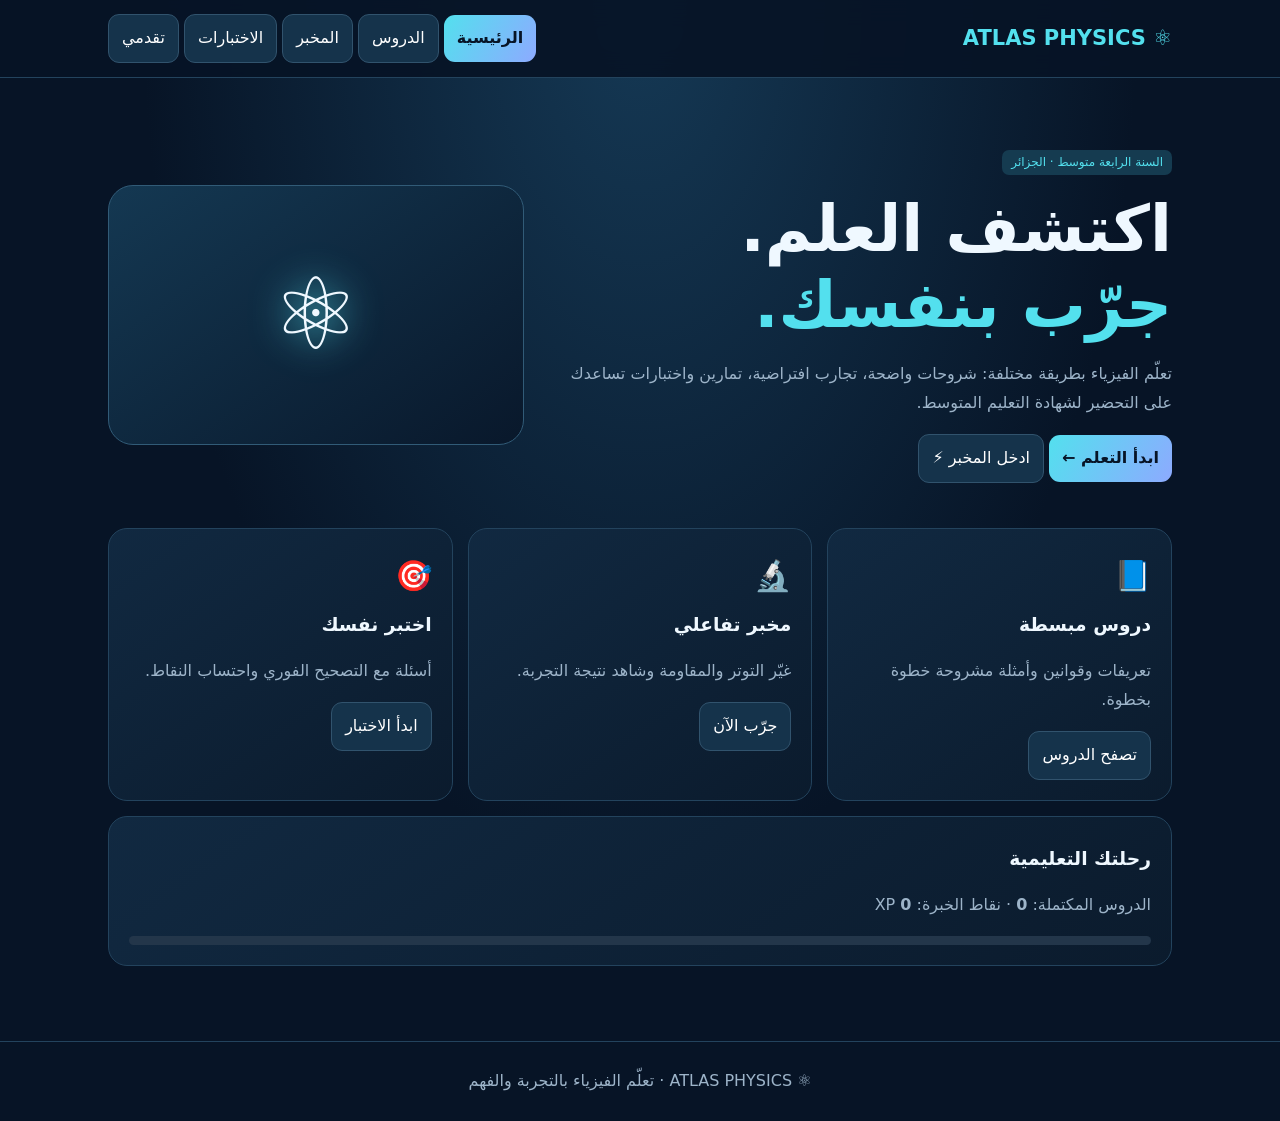
==== index.html @ c9804588 "Add initial HTML structure for ATLAS PHYSICS" ====
<!DOCTYPE html>
<html lang="ar" dir="rtl">
<head>
<meta charset="UTF-8">
<meta name="viewport" content="width=device-width,initial-scale=1">
<meta name="theme-color" content="#071426">
<title>ATLAS PHYSICS | عالم الفيزياء</title>
<style>
:root{--bg:#071426;--panel:#10243a;--line:#23435d;--text:#eff8ff;--muted:#9db4c9;--cyan:#53e0ee;--blue:#6195ff;--green:#54e2a2}
*{box-sizing:border-box}
body{margin:0;background:radial-gradient(ellipse at top,#153955,var(--bg) 55%);color:var(--text);font-family:system-ui,Tahoma,Arial;line-height:1.8}
header{position:sticky;top:0;background:#071426ed;backdrop-filter:blur(12px);border-bottom:1px solid var(--line);z-index:5}
nav{max-width:1100px;margin:auto;padding:14px 18px;display:flex;justify-content:space-between;align-items:center;gap:10px;flex-wrap:wrap}
.brand{font-size:21px;font-weight:900;color:var(--cyan)}
nav button,.btn{background:#15334b;border:1px solid #31536d;color:white;border-radius:11px;padding:9px 13px;cursor:pointer;font:inherit}
nav button:hover,.btn:hover{border-color:var(--cyan)}
nav button.active,.primary{background:linear-gradient(120deg,var(--cyan),#8daaff);color:#071426;border:0;font-weight:bold}
main{max-width:1100px;margin:auto;padding:24px 18px 60px}
.view{display:none}.view.active{display:block}
.hero{padding:45px 0;display:grid;grid-template-columns:1.2fr .8fr;gap:25px;align-items:center}
h1{font-size:clamp(35px,6vw,64px);line-height:1.2;margin:15px 0}
h1 span{color:var(--cyan)}
p{color:var(--muted)}
.orb{border:1px solid #315b77;border-radius:25px;min-height:260px;display:grid;place-items:center;background:linear-gradient(145deg,#143852,#09182b);font-size:100px;text-shadow:0 0 35px var(--cyan)}
.grid{display:grid;grid-template-columns:repeat(3,minmax(0,1fr));gap:15px}
.card{background:linear-gradient(145deg,#112941,#0b1b2d);border:1px solid var(--line);border-radius:19px;padding:20px;margin-bottom:15px}
.card h3{margin:5px 0}
.icon{font-size:30px;color:var(--cyan)}
h2{font-size:30px;margin-bottom:5px}
.muted{color:var(--muted)}
.tag{display:inline-block;background:#153b50;color:var(--cyan);border-radius:7px;padding:2px 9px;font-size:12px}
.formula{direction:ltr;text-align:center;font-size:24px;color:var(--cyan);background:#061322;border:1px solid var(--line);border-radius:12px;padding:12px;margin:15px 0}
label{display:block;margin:10px 0}
input[type=range]{width:100%;accent-color:var(--cyan)}
select,input[type=number]{background:#071829;color:white;border:1px solid var(--line);padding:9px;border-radius:8px}
.result{font-size:27px;color:var(--cyan);font-weight:bold}
.option{display:block;width:100%;text-align:right;background:#0a1b2e;color:white;border:1px solid var(--line);border-radius:10px;padding:12px;margin:9px 0;cursor:pointer;font:inherit}
.option.correct{border-color:var(--green);background:#10372f}
.option.wrong{border-color:#ff7585;background:#3c1c2b}
.progress{height:9px;background:#23364a;border-radius:20px;overflow:hidden}
.progress span{display:block;height:100%;width:0;background:var(--cyan);transition:width .3s}
footer{border-top:1px solid var(--line);padding:25px;text-align:center;color:var(--muted)}
@media(max-width:760px){.hero{grid-template-columns:1fr;padding:25px 0}.orb{min-height:160px;font-size:70px}.grid{grid-template-columns:1fr 1fr}nav{justify-content:center}.brand{width:100%;text-align:center}}
@media(max-width:440px){.grid{grid-template-columns:1fr}h2{font-size:25px}}
</style>
</head>
<body>
<header>
<nav>
<div class="brand">⚛ ATLAS PHYSICS</div>
<div>
<button class="active" data-page="home">الرئيسية</button>
<button data-page="lessons">الدروس</button>
<button data-page="lab">المخبر</button>
<button data-page="quiz">الاختبارات</button>
<button data-page="progress">تقدمي</button>
</div>
</nav>
</header>
<main>
<section class="view active" id="home">
<div class="hero">
<div>
<span class="tag">السنة الرابعة متوسط · الجزائر</span>
<h1>اكتشف العلم.<br><span>جرّب بنفسك.</span></h1>
<p>تعلّم الفيزياء بطريقة مختلفة: شروحات واضحة، تجارب افتراضية، تمارين واختبارات تساعدك على التحضير لشهادة التعليم المتوسط.</p>
<button class="btn primary" onclick="page('lessons')">ابدأ التعلم ←</button>
<button class="btn" onclick="page('lab')">ادخل المخبر ⚡</button>
</div>
<div class="orb">⚛</div>
</div>
<div class="grid">
<div class="card"><div class="icon">📘</div><h3>دروس مبسطة</h3><p>تعريفات وقوانين وأمثلة مشروحة خطوة بخطوة.</p><button class="btn" onclick="page('lessons')">تصفح الدروس</button></div>
<div class="card"><div class="icon">🔬</div><h3>مخبر تفاعلي</h3><p>غيّر التوتر والمقاومة وشاهد نتيجة التجربة.</p><button class="btn" onclick="page('lab')">جرّب الآن</button></div>
<div class="card"><div class="icon">🎯</div><h3>اختبر نفسك</h3><p>أسئلة مع التصحيح الفوري واحتساب النقاط.</p><button class="btn" onclick="page('quiz')">ابدأ الاختبار</button></div>
</div>
<div class="card">
<h3>رحلتك التعليمية</h3>
<p>الدروس المكتملة: <b id="homeDone">0</b> · نقاط الخبرة: <b id="homeXP">0</b> XP</p>
<div class="progress"><span id="homeBar"></span></div>
</div>
</section>

<section class="view" id="lessons">
<h2>📚 مكتبة الدروس</h2>
<p>اختر الدرس، اقرأ الشرح، ثم سجّله كمكتمل.</p>
<div id="lessonList"></div>
</section>

<section class="view" id="lab">
<h2>⚡ المخبر الافتراضي</h2>
<p>جرّب قانون أوم في دارة كهربائية افتراضية منخفضة التوتر.</p>
<div class="grid">
<div class="card">
<h3>مصدر التوتر</h3>
<label>التوتر U: <b id="uLabel">6 V</b></label>
<input id="u" type="range" min="1" max="12" value="6">
<h3>المقاومة</h3>
<label>المقاومة R: <b id="rLabel">10 Ω</b></label>
<input id="r" type="range" min="2" max="30" value="10">
<div class="formula">I = U / R</div>
<p>شدة التيار تساوي التوتر مقسومًا على المقاومة.</p>
</div>
<div class="card">
<h3>نتائج التجربة</h3>
<div class="formula">🔋 ─── [ R ] ─── 💡</div>
<p>شدة التيار I</p><div class="result" id="iResult">0.60 A</div>
<p id="labExplain">عند ثبات المقاومة، زيادة التوتر تزيد شدة التيار.</p>
<hr style="border-color:var(--line)">
<p>هذه محاكاة تعليمية وليست جهاز قياس حقيقيًا.</p>
</div>
</div>
</section>

<section class="view" id="quiz">
<h2>🎯 اختبر معلوماتك</h2>
<p>اختر إجابة واحدة لكل سؤال.</p>
<div class="card">
<div class="progress"><span id="quizBar"></span></div>
<p id="qCount"></p>
<h3 id="question"></h3>
<div id="options"></div>
<p id="feedback" aria-live="polite"></p>
<button class="btn primary" id="next" disabled>السؤال التالي ←</button>
<button class="btn" onclick="restart()">إعادة الاختبار</button>
</div>
</section>

<section class="view" id="progress">
<h2>📈 تقدمي وإنجازاتي</h2>
<div class="card">
<p>نسبة إكمال الدروس</p>
<div class="result" id="percent">0%</div>
<div class="progress"><span id="progressBar"></span></div>
<p>عدد الإجابات الصحيحة: <b id="correctTotal">0</b></p>
<p>مجموع نقاط الخبرة: <b id="xpTotal">0</b> XP</p>
<div id="progressLessons"></div>
<button class="btn" onclick="resetData()">إعادة ضبط التقدم</button>
</div>
</section>
</main>
<footer>⚛ ATLAS PHYSICS · تعلّم الفيزياء بالتجربة والفهم</footer>

<script>
const lessons=[
{title:"التوتر الكهربائي وشدة التيار",unit:"الكهرباء",desc:"التوتر U يقاس بالفولط (V)، وشدة التيار I تقاس بالأمبير (A). يوصل الأمبيرمتر على التسلسل والفولطمتر على التفرع.",formula:"U بالفولط · I بالأمبير"},
{title:"قانون أوم والمقاومة",unit:"الكهرباء",desc:"في ناقل أومي وتحت شروط ثابتة، يتناسب التوتر بين طرفيه مع شدة التيار. المقاومة تقاس بالأوم (Ω).",formula:"U = R × I"},
{title:"الاستطاعة الكهربائية",unit:"الكهرباء",desc:"الاستطاعة تعبّر عن معدل تحويل الطاقة الكهربائية، وتقاس بالواط.",formula:"P = U × I"},
{title:"الطاقة الكهربائية",unit:"الكهرباء",desc:"الطاقة المستهلكة تساوي الاستطاعة مضروبة في مدة التشغيل، مع توحيد الوحدات.",formula:"E = P × t"},
{title:"القوى والحركة",unit:"الميكانيك",desc:"القوة تأثير ميكانيكي قد يغيّر حركة الجسم أو يشوّه شكله. تقاس القوة بالنيوتن (N).",formula:"وحدة القوة: N"},
{title:"الكتلة والوزن",unit:"الميكانيك",desc:"الكتلة تقاس بالكيلوغرام، والوزن قوة جذب الأرض للجسم ويقاس بالنيوتن.",formula:"P = m × g"}
];
const questions=[
{q:"ما وحدة قياس شدة التيار الكهربائي؟",o:["الفولط","الأمبير","الأوم","الواط"],a:1,e:"شدة التيار تقاس بالأمبير ورمزه A."},
{q:"مقاومة 4 Ω موصولة بتوتر 8 V. ما شدة التيار؟",o:["0.5 A","2 A","4 A","32 A"],a:1,e:"قانون أوم: I = U / R = 8 / 4 = 2 A."},
{q:"كيف يوصل الفولطمتر؟",o:["على التسلسل","على التفرع","بدون دارة","مكان المولد"],a:1,e:"يوصل الفولطمتر على التفرع بين طرفي العنصر."},
{q:"ما وحدة قياس المقاومة؟",o:["الأمبير","النيوتن","الأوم","الكيلوغرام"],a:2,e:"تقاس المقاومة الكهربائية بالأوم Ω."},
{q:"ما وحدة قياس القوة؟",o:["الكيلوغرام","النيوتن","الفولط","الواط"],a:1,e:"تقاس القوة بالنيوتن N."}
];
function load(){try{return JSON.parse(localStorage.getItem("atlasPhysics"))||{done:[],xp:0,correct:0}}catch(e){return{done:[],xp:0,correct:0}}}
let state=load();
function save(){localStorage.setItem("atlasPhysics",JSON.stringify(state));stats()}
function page(id){document.querySelectorAll(".view").forEach(x=>x.classList.toggle("active",x.id===id));document.querySelectorAll("[data-page]").forEach(x=>x.classList.toggle("active",x.dataset.page===id));if(id==="progress")renderProgress();window.scrollTo({top:0,behavior:"smooth"})}
document.querySelectorAll("[data-page]").forEach(b=>b.onclick=()=>page(b.dataset.page));
function renderLessons(){document.getElementById("lessonList").innerHTML=lessons.map((l,i)=>`<article class="card"><span class="tag">${l.unit}</span><h3>${i+1}. ${l.title}</h3><p>${l.desc}</p><div class="formula">${l.formula}</div><button class="btn primary" onclick="complete(${i})">${state.done.includes(i)?"مكتمل ✓":"علّم الدرس كمكتمل"}</button></article>`).join("")}
function complete(i){if(!state.done.includes(i)){state.done.push(i);state.xp+=20;save();renderLessons()}}
function stats(){document.getElementById("homeDone").textContent=state.done.length;document.getElementById("homeXP").textContent=state.xp;document.getElementById("homeBar").style.width=(state.done.length/lessons.length*100)+"%"}
function lab(){let u=+document.getElementById("u").value,r=+document.getElementById("r").value;document.getElementById("uLabel").textContent=u+" V";document.getElementById("rLabel").textContent=r+" Ω";document.getElementById("iResult").textContent=(u/r).toFixed(2)+" A";document.getElementById("labExplain").textContent="حسب قانون أوم، I = "+u+" / "+r+" = "+(u/r).toFixed(2)+" A. عند ثبات المقاومة، زيادة التوتر تزيد التيار."}
document.getElementById("u").oninput=lab;document.getElementById("r").oninput=lab;
let qi=0,answered=false,sessionCorrect=0;
function renderQ(){answered=false;let q=questions[qi];document.getElementById("qCount").textContent="السؤال "+(qi+1)+" من "+questions.length;document.getElementById("question").textContent=q.q;document.getElementById("feedback").textContent="";document.getElementById("quizBar").style.width=(qi/questions.length*100)+"%";document.getElementById("next").disabled=true;document.getElementById("next").textContent=qi===questions.length-1?"عرض النتيجة":"السؤال التالي ←";document.getElementById("options").innerHTML=q.o.map((x,i)=>`<button class="option" onclick="answer(${i})">${["أ","ب","ج","د"][i]}. ${x}</button>`).join("")}
function answer(n){if(answered)return;answered=true;let q=questions[qi];document.querySelectorAll(".option").forEach((b,i)=>{b.disabled=true;if(i===q.a)b.classList.add("correct");if(i===n&&n!==q.a)b.classList.add("wrong")});if(n===q.a){sessionCorrect++;state.correct++;state.xp+=10;save();document.getElementById("feedback").textContent="إجابة صحيحة! +10 XP. "+q.e}else document.getElementById("feedback").textContent="الإجابة الصحيحة موضحة بالأخضر. "+q.e;document.getElementById("next").disabled=false;document.getElementById("quizBar").style.width=((qi+1)/questions.length*100)+"%"}
document.getElementById("next").onclick=()=>{if(!answered)return;if(qi<questions.length-1){qi++;renderQ()}else{document.getElementById("question").textContent="أكملت الاختبار! نتيجتك "+sessionCorrect+" / "+questions.length;document.getElementById("options").innerHTML="";document.getElementById("feedback").textContent="راجع الدروس ثم حاول مرة أخرى.";document.getElementById("next").disabled=true;document.getElementById("quizBar").style.width="100%"}};
function restart(){qi=0;sessionCorrect=0;renderQ()}
function renderProgress(){let p=Math.round(state.done.length/lessons.length*100);document.getElementById("percent").textContent=p+"%";document.getElementById("progressBar").style.width=p+"%";document.getElementById("correctTotal").textContent=state.correct;document.getElementById("xpTotal").textContent=state.xp;document.getElementById("progressLessons").innerHTML=lessons.map((l,i)=>`<p>${state.done.includes(i)?"✅":"◯"} ${l.title}</p>`).join("")}
function resetData(){if(confirm("هل تريد حذف تقدمك المحفوظ؟")){state={done:[],xp:0,correct:0};save();renderLessons();renderProgress()}}
renderLessons();renderQ();lab();stats();
</script>
</body>
</html>
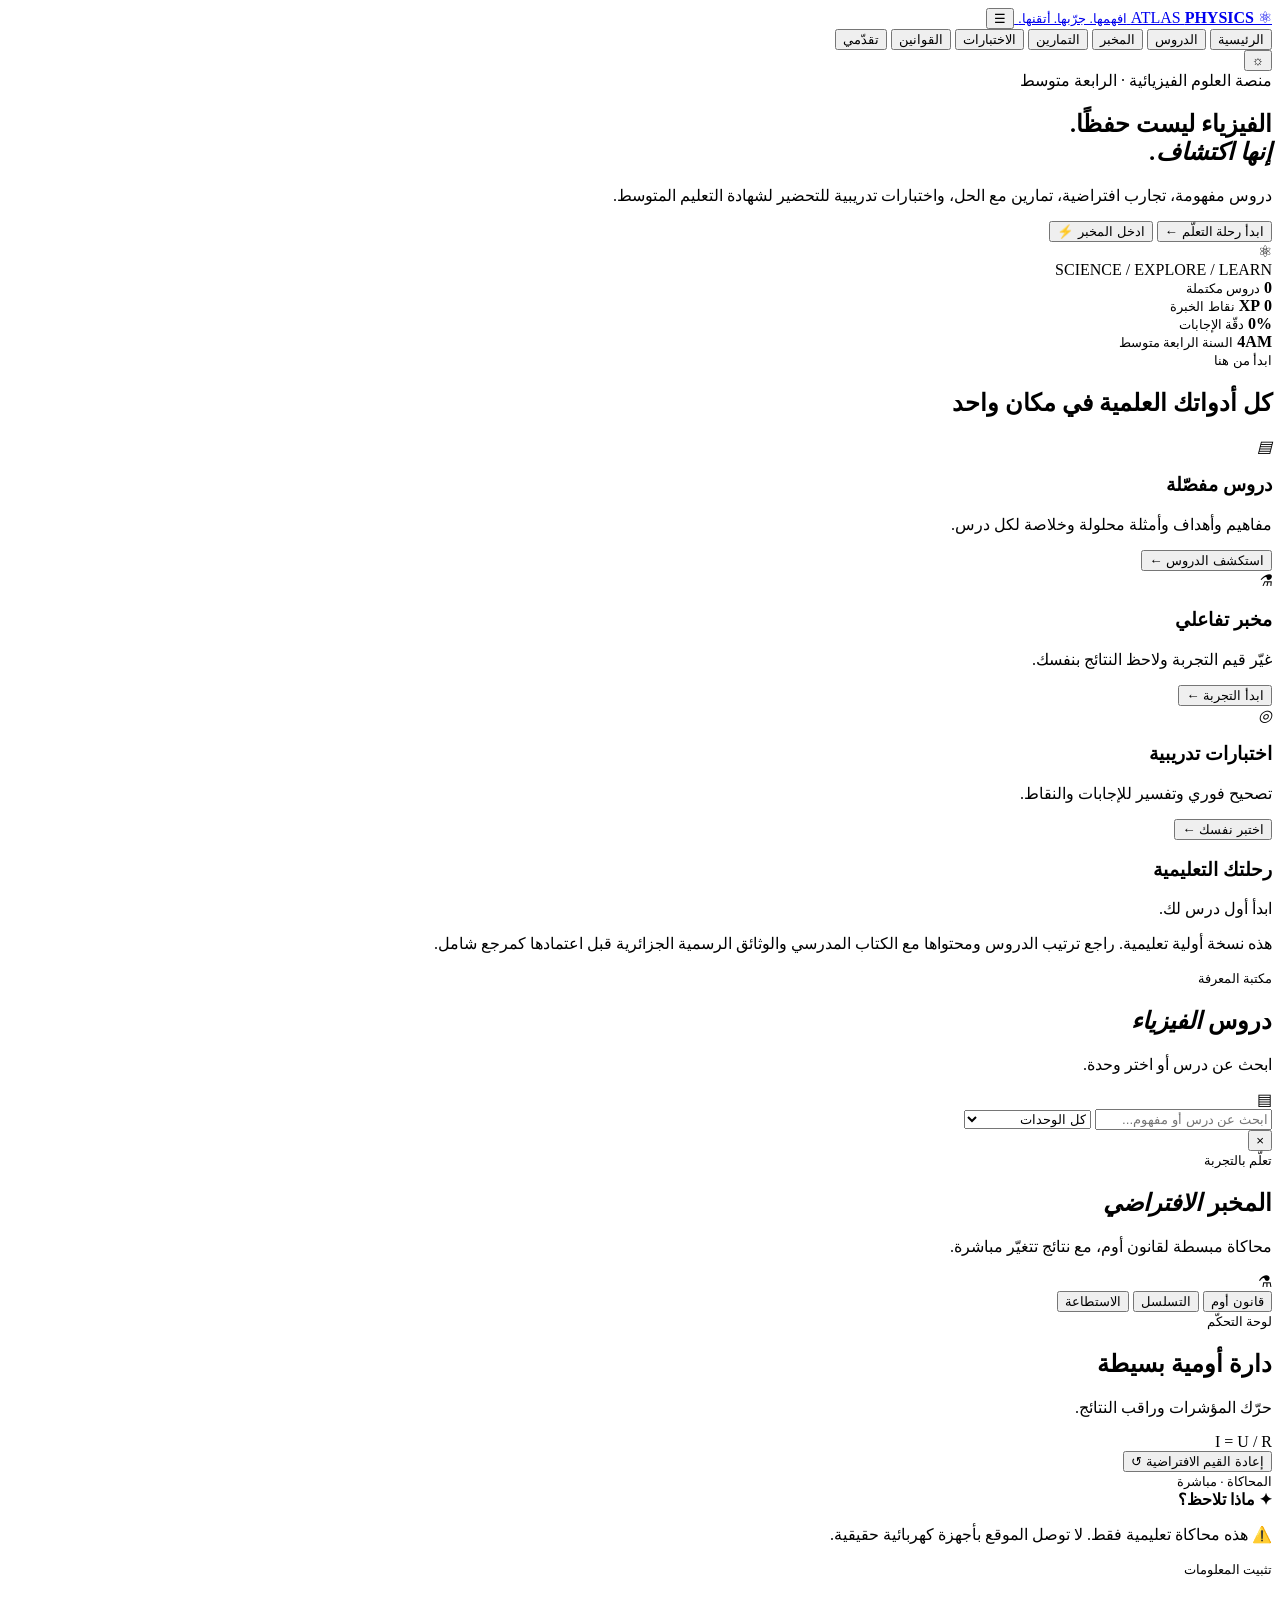
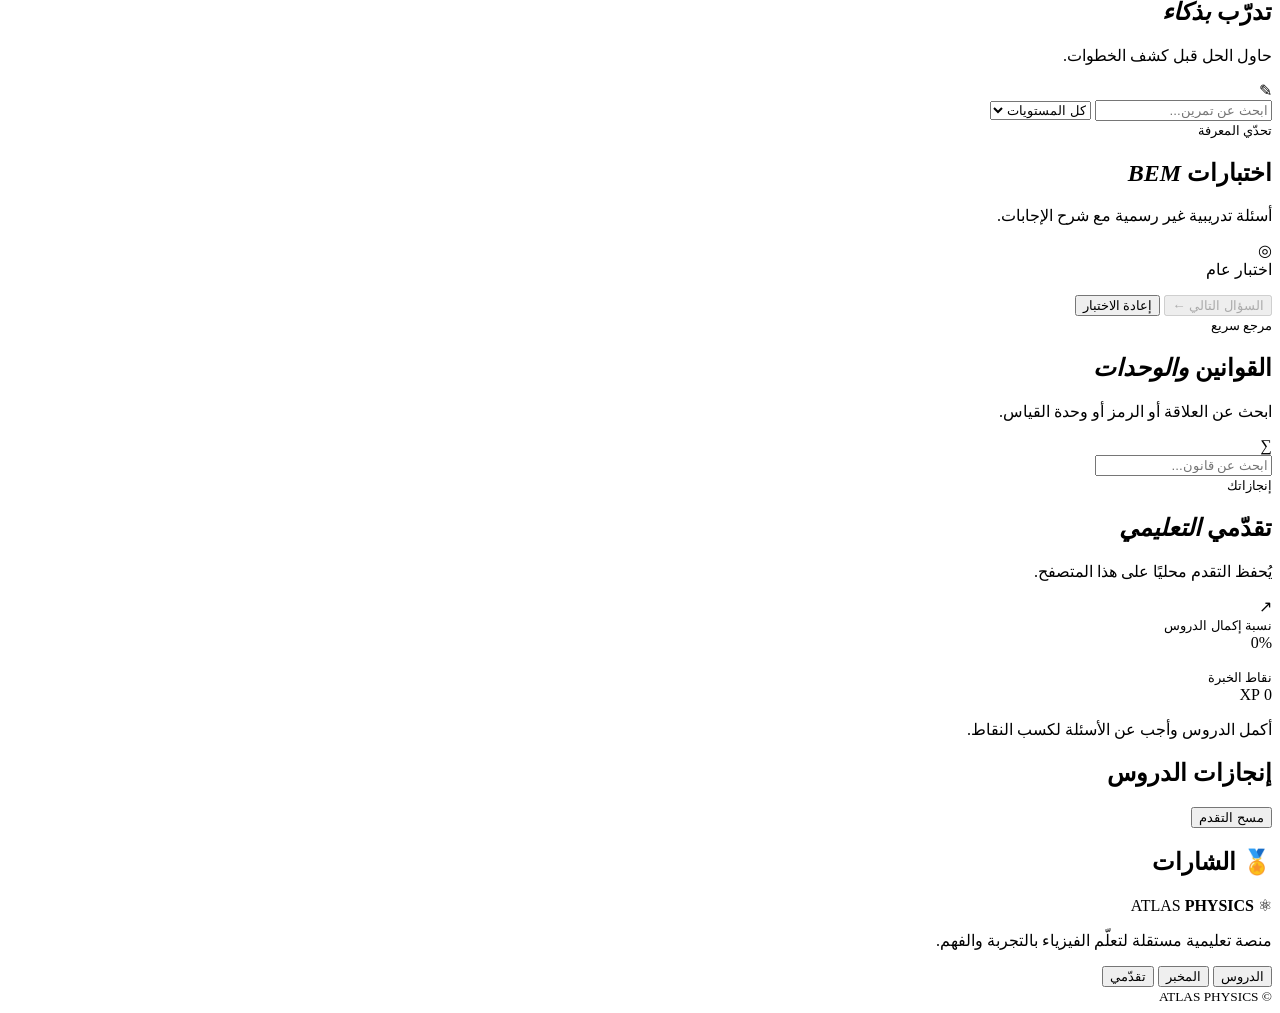
==== commit 18db3a3e: "Add files via upload" ====
--- a/index.html
+++ b/index.html
@@ -1,181 +1,296 @@
-
-<!DOCTYPE html>
+<!doctype html>
 <html lang="ar" dir="rtl">
 <head>
-<meta charset="UTF-8">
+<meta charset="utf-8">
 <meta name="viewport" content="width=device-width,initial-scale=1">
-<meta name="theme-color" content="#071426">
-<title>ATLAS PHYSICS | عالم الفيزياء</title>
-<style>
-:root{--bg:#071426;--panel:#10243a;--line:#23435d;--text:#eff8ff;--muted:#9db4c9;--cyan:#53e0ee;--blue:#6195ff;--green:#54e2a2}
-*{box-sizing:border-box}
-body{margin:0;background:radial-gradient(ellipse at top,#153955,var(--bg) 55%);color:var(--text);font-family:system-ui,Tahoma,Arial;line-height:1.8}
-header{position:sticky;top:0;background:#071426ed;backdrop-filter:blur(12px);border-bottom:1px solid var(--line);z-index:5}
-nav{max-width:1100px;margin:auto;padding:14px 18px;display:flex;justify-content:space-between;align-items:center;gap:10px;flex-wrap:wrap}
-.brand{font-size:21px;font-weight:900;color:var(--cyan)}
-nav button,.btn{background:#15334b;border:1px solid #31536d;color:white;border-radius:11px;padding:9px 13px;cursor:pointer;font:inherit}
-nav button:hover,.btn:hover{border-color:var(--cyan)}
-nav button.active,.primary{background:linear-gradient(120deg,var(--cyan),#8daaff);color:#071426;border:0;font-weight:bold}
-main{max-width:1100px;margin:auto;padding:24px 18px 60px}
-.view{display:none}.view.active{display:block}
-.hero{padding:45px 0;display:grid;grid-template-columns:1.2fr .8fr;gap:25px;align-items:center}
-h1{font-size:clamp(35px,6vw,64px);line-height:1.2;margin:15px 0}
-h1 span{color:var(--cyan)}
-p{color:var(--muted)}
-.orb{border:1px solid #315b77;border-radius:25px;min-height:260px;display:grid;place-items:center;background:linear-gradient(145deg,#143852,#09182b);font-size:100px;text-shadow:0 0 35px var(--cyan)}
-.grid{display:grid;grid-template-columns:repeat(3,minmax(0,1fr));gap:15px}
-.card{background:linear-gradient(145deg,#112941,#0b1b2d);border:1px solid var(--line);border-radius:19px;padding:20px;margin-bottom:15px}
-.card h3{margin:5px 0}
-.icon{font-size:30px;color:var(--cyan)}
-h2{font-size:30px;margin-bottom:5px}
-.muted{color:var(--muted)}
-.tag{display:inline-block;background:#153b50;color:var(--cyan);border-radius:7px;padding:2px 9px;font-size:12px}
-.formula{direction:ltr;text-align:center;font-size:24px;color:var(--cyan);background:#061322;border:1px solid var(--line);border-radius:12px;padding:12px;margin:15px 0}
-label{display:block;margin:10px 0}
-input[type=range]{width:100%;accent-color:var(--cyan)}
-select,input[type=number]{background:#071829;color:white;border:1px solid var(--line);padding:9px;border-radius:8px}
-.result{font-size:27px;color:var(--cyan);font-weight:bold}
-.option{display:block;width:100%;text-align:right;background:#0a1b2e;color:white;border:1px solid var(--line);border-radius:10px;padding:12px;margin:9px 0;cursor:pointer;font:inherit}
-.option.correct{border-color:var(--green);background:#10372f}
-.option.wrong{border-color:#ff7585;background:#3c1c2b}
-.progress{height:9px;background:#23364a;border-radius:20px;overflow:hidden}
-.progress span{display:block;height:100%;width:0;background:var(--cyan);transition:width .3s}
-footer{border-top:1px solid var(--line);padding:25px;text-align:center;color:var(--muted)}
-@media(max-width:760px){.hero{grid-template-columns:1fr;padding:25px 0}.orb{min-height:160px;font-size:70px}.grid{grid-template-columns:1fr 1fr}nav{justify-content:center}.brand{width:100%;text-align:center}}
-@media(max-width:440px){.grid{grid-template-columns:1fr}h2{font-size:25px}}
-</style>
+<meta name="theme-color" content="#081426">
+<title>ATLAS PHYSICS — عالم الفيزياء</title>
+<link rel="stylesheet" href="styles.css">
 </head>
 <body>
-<header>
-<nav>
-<div class="brand">⚛ ATLAS PHYSICS</div>
-<div>
-<button class="active" data-page="home">الرئيسية</button>
+<header class="top">
+<a class="brand" href="#home">⚛ <span>ATLAS <b>PHYSICS</b>
+<small>افهمها. جرّبها. أتقنها.</small>
+</span>
+</a>
+<button id="menu" class="menu">☰</button>
+<nav id="nav">
+<button data-page="home" class="active">الرئيسية</button>
 <button data-page="lessons">الدروس</button>
 <button data-page="lab">المخبر</button>
+<button data-page="practice">التمارين</button>
 <button data-page="quiz">الاختبارات</button>
-<button data-page="progress">تقدمي</button>
-</div>
+<button data-page="formulas">القوانين</button>
+<button data-page="progress">تقدّمي</button>
 </nav>
+<button id="theme" class="theme">☼</button>
 </header>
 <main>
-<section class="view active" id="home">
+<section id="home" class="page active">
 <div class="hero">
 <div>
-<span class="tag">السنة الرابعة متوسط · الجزائر</span>
-<h1>اكتشف العلم.<br><span>جرّب بنفسك.</span></h1>
-<p>تعلّم الفيزياء بطريقة مختلفة: شروحات واضحة، تجارب افتراضية، تمارين واختبارات تساعدك على التحضير لشهادة التعليم المتوسط.</p>
-<button class="btn primary" onclick="page('lessons')">ابدأ التعلم ←</button>
-<button class="btn" onclick="page('lab')">ادخل المخبر ⚡</button>
-</div>
-<div class="orb">⚛</div>
-</div>
-<div class="grid">
-<div class="card"><div class="icon">📘</div><h3>دروس مبسطة</h3><p>تعريفات وقوانين وأمثلة مشروحة خطوة بخطوة.</p><button class="btn" onclick="page('lessons')">تصفح الدروس</button></div>
-<div class="card"><div class="icon">🔬</div><h3>مخبر تفاعلي</h3><p>غيّر التوتر والمقاومة وشاهد نتيجة التجربة.</p><button class="btn" onclick="page('lab')">جرّب الآن</button></div>
-<div class="card"><div class="icon">🎯</div><h3>اختبر نفسك</h3><p>أسئلة مع التصحيح الفوري واحتساب النقاط.</p><button class="btn" onclick="page('quiz')">ابدأ الاختبار</button></div>
+<span class="eyebrow">منصة العلوم الفيزيائية · الرابعة متوسط</span>
+<h1>الفيزياء ليست حفظًا.<br>
+<em>إنها اكتشاف.</em>
+</h1>
+<p>دروس مفهومة، تجارب افتراضية، تمارين مع الحل، واختبارات تدريبية للتحضير لشهادة التعليم المتوسط.</p>
+<button class="primary" data-go="lessons">ابدأ رحلة التعلّم ←</button> <button data-go="lab">ادخل المخبر ⚡</button>
+</div>
+<div class="atom">
+<div>⚛</div>
+<span>SCIENCE / EXPLORE / LEARN</span>
+</div>
+</div>
+<div class="stats">
+<article>
+<b id="doneCount">0</b>
+<small>دروس مكتملة</small>
+</article>
+<article>
+<b id="xpCount">0 XP</b>
+<small>نقاط الخبرة</small>
+</article>
+<article>
+<b id="accuracy">0%</b>
+<small>دقّة الإجابات</small>
+</article>
+<article>
+<b>4AM</b>
+<small>السنة الرابعة متوسط</small>
+</article>
+</div>
+<div class="heading">
+<div>
+<small>ابدأ من هنا</small>
+<h2>كل أدواتك العلمية في مكان واحد</h2>
+</div>
+</div>
+<div class="cards">
+<article class="card">
+<i>▤</i>
+<h3>دروس مفصّلة</h3>
+<p>مفاهيم وأهداف وأمثلة محلولة وخلاصة لكل درس.</p>
+<button data-go="lessons">استكشف الدروس ←</button>
+</article>
+<article class="card">
+<i>⚗</i>
+<h3>مخبر تفاعلي</h3>
+<p>غيّر قيم التجربة ولاحظ النتائج بنفسك.</p>
+<button data-go="lab">ابدأ التجربة ←</button>
+</article>
+<article class="card">
+<i>◎</i>
+<h3>اختبارات تدريبية</h3>
+<p>تصحيح فوري وتفسير للإجابات والنقاط.</p>
+<button data-go="quiz">اختبر نفسك ←</button>
+</article>
+</div>
+<div class="card resume">
+<h3>رحلتك التعليمية</h3>
+<p id="resume">ابدأ أول درس لك.</p>
+<div class="bar">
+<span id="homeBar">
+</span>
+</div>
+</div>
+<p class="note">هذه نسخة أولية تعليمية. راجع ترتيب الدروس ومحتواها مع الكتاب المدرسي والوثائق الرسمية الجزائرية قبل اعتمادها كمرجع شامل.</p>
+</section>
+
+<section id="lessons" class="page">
+<div class="pagehead">
+<div>
+<small>مكتبة المعرفة</small>
+<h1>دروس <em>الفيزياء</em>
+</h1>
+<p>ابحث عن درس أو اختر وحدة.</p>
+</div>
+<span class="headicon">▤</span>
+</div>
+<div class="filters">
+<input id="searchLesson" placeholder="ابحث عن درس أو مفهوم...">
+<select id="unitFilter">
+<option value="all">كل الوحدات</option>
+<option value="electric">الظواهر الكهربائية</option>
+<option value="mechanics">الظواهر الميكانيكية</option>
+<option value="light">الظواهر الضوئية</option>
+<option value="matter">المادة وتحولاتها</option>
+</select>
+</div>
+<div id="lessonGrid" class="cards lesson-grid">
+</div>
+<div id="lessonModal" class="modal">
+<div class="modalbox">
+<button id="closeModal" class="close">×</button>
+<div id="lessonBody">
+</div>
+</div>
+</div>
+</section>
+
+<section id="lab" class="page">
+<div class="pagehead">
+<div>
+<small>تعلّم بالتجربة</small>
+<h1>المخبر <em>الافتراضي</em>
+</h1>
+<p>محاكاة مبسطة لقانون أوم، مع نتائج تتغيّر مباشرة.</p>
+</div>
+<span class="headicon">⚗</span>
+</div>
+<div class="labtabs">
+<button class="selected" data-lab="ohm">قانون أوم</button>
+<button data-lab="series">التسلسل</button>
+<button data-lab="power">الاستطاعة</button>
+</div>
+<div class="labgrid">
+<article class="card">
+<small>لوحة التحكّم</small>
+<h2 id="labTitle">دارة أومية بسيطة</h2>
+<p id="labIntro">حرّك المؤشرات وراقب النتائج.</p>
+<div id="labInputs">
+</div>
+<div class="equation" id="labEquation">I = U / R</div>
+<button id="resetLab">إعادة القيم الافتراضية ↺</button>
+</article>
+<article class="card stage">
+<small>المحاكاة · مباشرة</small>
+<div id="circuit">
+</div>
+<div id="readings" class="readings">
+</div>
+<div class="insight">
+<b>✦ ماذا تلاحظ؟</b>
+<p id="insightText">
+</p>
+</div>
+</article>
+</div>
+<p class="warning">⚠️ هذه محاكاة تعليمية فقط. لا توصل الموقع بأجهزة كهربائية حقيقية.</p>
+</section>
+
+<section id="practice" class="page">
+<div class="pagehead">
+<div>
+<small>تثبيت المعلومات</small>
+<h1>تدرّب <em>بذكاء</em>
+</h1>
+<p>حاول الحل قبل كشف الخطوات.</p>
+</div>
+<span class="headicon">✎</span>
+</div>
+<div class="filters">
+<input id="exerciseSearch" placeholder="ابحث عن تمرين...">
+<select id="exerciseLevel">
+<option value="all">كل المستويات</option>
+<option value="easy">أساسي</option>
+<option value="medium">متوسط</option>
+<option value="hard">تحدّي</option>
+</select>
+</div>
+<div id="exerciseGrid" class="cards">
+</div>
+</section>
+
+<section id="quiz" class="page">
+<div class="pagehead">
+<div>
+<small>تحدّي المعرفة</small>
+<h1>اختبارات <em>BEM</em>
+</h1>
+<p>أسئلة تدريبية غير رسمية مع شرح الإجابات.</p>
+</div>
+<span class="headicon">◎</span>
+</div>
+<div class="quizbox card">
+<div class="quiztop">
+<span id="quizCategory">اختبار عام</span>
+<span id="quizCounter">
+</span>
+</div>
+<div class="bar">
+<span id="quizBar">
+</span>
+</div>
+<div id="quizContent">
+</div>
+<p id="quizFeedback" aria-live="polite">
+</p>
+<button id="nextQuestion" class="primary" disabled>السؤال التالي ←</button> <button id="restartQuiz">إعادة الاختبار</button>
+</div>
+</section>
+
+<section id="formulas" class="page">
+<div class="pagehead">
+<div>
+<small>مرجع سريع</small>
+<h1>القوانين <em>والوحدات</em>
+</h1>
+<p>ابحث عن العلاقة أو الرمز أو وحدة القياس.</p>
+</div>
+<span class="headicon">∑</span>
+</div>
+<input id="formulaSearch" placeholder="ابحث عن قانون...">
+<div id="formulaGrid" class="cards formula-grid">
+</div>
+</section>
+
+<section id="progress" class="page">
+<div class="pagehead">
+<div>
+<small>إنجازاتك</small>
+<h1>تقدّمي <em>التعليمي</em>
+</h1>
+<p>يُحفظ التقدم محليًا على هذا المتصفح.</p>
+</div>
+<span class="headicon">↗</span>
+</div>
+<div class="cards">
+<article class="card">
+<small>نسبة إكمال الدروس</small>
+<div class="big" id="percent">0%</div>
+<div class="bar">
+<span id="progressBar">
+</span>
+</div>
+<p id="progressText">
+</p>
+</article>
+<article class="card">
+<small>نقاط الخبرة</small>
+<div class="big" id="totalXP">0 XP</div>
+<p>أكمل الدروس وأجب عن الأسئلة لكسب النقاط.</p>
+</article>
 </div>
 <div class="card">
-<h3>رحلتك التعليمية</h3>
-<p>الدروس المكتملة: <b id="homeDone">0</b> · نقاط الخبرة: <b id="homeXP">0</b> XP</p>
-<div class="progress"><span id="homeBar"></span></div>
-</div>
-</section>
-
-<section class="view" id="lessons">
-<h2>📚 مكتبة الدروس</h2>
-<p>اختر الدرس، اقرأ الشرح، ثم سجّله كمكتمل.</p>
-<div id="lessonList"></div>
-</section>
-
-<section class="view" id="lab">
-<h2>⚡ المخبر الافتراضي</h2>
-<p>جرّب قانون أوم في دارة كهربائية افتراضية منخفضة التوتر.</p>
-<div class="grid">
+<div class="heading">
+<h2>إنجازات الدروس</h2>
+<button id="resetProgress">مسح التقدم</button>
+</div>
+<div id="progressList">
+</div>
+</div>
 <div class="card">
-<h3>مصدر التوتر</h3>
-<label>التوتر U: <b id="uLabel">6 V</b></label>
-<input id="u" type="range" min="1" max="12" value="6">
-<h3>المقاومة</h3>
-<label>المقاومة R: <b id="rLabel">10 Ω</b></label>
-<input id="r" type="range" min="2" max="30" value="10">
-<div class="formula">I = U / R</div>
-<p>شدة التيار تساوي التوتر مقسومًا على المقاومة.</p>
-</div>
-<div class="card">
-<h3>نتائج التجربة</h3>
-<div class="formula">🔋 ─── [ R ] ─── 💡</div>
-<p>شدة التيار I</p><div class="result" id="iResult">0.60 A</div>
-<p id="labExplain">عند ثبات المقاومة، زيادة التوتر تزيد شدة التيار.</p>
-<hr style="border-color:var(--line)">
-<p>هذه محاكاة تعليمية وليست جهاز قياس حقيقيًا.</p>
-</div>
-</div>
-</section>
-
-<section class="view" id="quiz">
-<h2>🎯 اختبر معلوماتك</h2>
-<p>اختر إجابة واحدة لكل سؤال.</p>
-<div class="card">
-<div class="progress"><span id="quizBar"></span></div>
-<p id="qCount"></p>
-<h3 id="question"></h3>
-<div id="options"></div>
-<p id="feedback" aria-live="polite"></p>
-<button class="btn primary" id="next" disabled>السؤال التالي ←</button>
-<button class="btn" onclick="restart()">إعادة الاختبار</button>
-</div>
-</section>
-
-<section class="view" id="progress">
-<h2>📈 تقدمي وإنجازاتي</h2>
-<div class="card">
-<p>نسبة إكمال الدروس</p>
-<div class="result" id="percent">0%</div>
-<div class="progress"><span id="progressBar"></span></div>
-<p>عدد الإجابات الصحيحة: <b id="correctTotal">0</b></p>
-<p>مجموع نقاط الخبرة: <b id="xpTotal">0</b> XP</p>
-<div id="progressLessons"></div>
-<button class="btn" onclick="resetData()">إعادة ضبط التقدم</button>
+<h2>🏅 الشارات</h2>
+<div id="badges" class="badges">
+</div>
 </div>
 </section>
 </main>
-<footer>⚛ ATLAS PHYSICS · تعلّم الفيزياء بالتجربة والفهم</footer>
-
-<script>
-const lessons=[
-{title:"التوتر الكهربائي وشدة التيار",unit:"الكهرباء",desc:"التوتر U يقاس بالفولط (V)، وشدة التيار I تقاس بالأمبير (A). يوصل الأمبيرمتر على التسلسل والفولطمتر على التفرع.",formula:"U بالفولط · I بالأمبير"},
-{title:"قانون أوم والمقاومة",unit:"الكهرباء",desc:"في ناقل أومي وتحت شروط ثابتة، يتناسب التوتر بين طرفيه مع شدة التيار. المقاومة تقاس بالأوم (Ω).",formula:"U = R × I"},
-{title:"الاستطاعة الكهربائية",unit:"الكهرباء",desc:"الاستطاعة تعبّر عن معدل تحويل الطاقة الكهربائية، وتقاس بالواط.",formula:"P = U × I"},
-{title:"الطاقة الكهربائية",unit:"الكهرباء",desc:"الطاقة المستهلكة تساوي الاستطاعة مضروبة في مدة التشغيل، مع توحيد الوحدات.",formula:"E = P × t"},
-{title:"القوى والحركة",unit:"الميكانيك",desc:"القوة تأثير ميكانيكي قد يغيّر حركة الجسم أو يشوّه شكله. تقاس القوة بالنيوتن (N).",formula:"وحدة القوة: N"},
-{title:"الكتلة والوزن",unit:"الميكانيك",desc:"الكتلة تقاس بالكيلوغرام، والوزن قوة جذب الأرض للجسم ويقاس بالنيوتن.",formula:"P = m × g"}
-];
-const questions=[
-{q:"ما وحدة قياس شدة التيار الكهربائي؟",o:["الفولط","الأمبير","الأوم","الواط"],a:1,e:"شدة التيار تقاس بالأمبير ورمزه A."},
-{q:"مقاومة 4 Ω موصولة بتوتر 8 V. ما شدة التيار؟",o:["0.5 A","2 A","4 A","32 A"],a:1,e:"قانون أوم: I = U / R = 8 / 4 = 2 A."},
-{q:"كيف يوصل الفولطمتر؟",o:["على التسلسل","على التفرع","بدون دارة","مكان المولد"],a:1,e:"يوصل الفولطمتر على التفرع بين طرفي العنصر."},
-{q:"ما وحدة قياس المقاومة؟",o:["الأمبير","النيوتن","الأوم","الكيلوغرام"],a:2,e:"تقاس المقاومة الكهربائية بالأوم Ω."},
-{q:"ما وحدة قياس القوة؟",o:["الكيلوغرام","النيوتن","الفولط","الواط"],a:1,e:"تقاس القوة بالنيوتن N."}
-];
-function load(){try{return JSON.parse(localStorage.getItem("atlasPhysics"))||{done:[],xp:0,correct:0}}catch(e){return{done:[],xp:0,correct:0}}}
-let state=load();
-function save(){localStorage.setItem("atlasPhysics",JSON.stringify(state));stats()}
-function page(id){document.querySelectorAll(".view").forEach(x=>x.classList.toggle("active",x.id===id));document.querySelectorAll("[data-page]").forEach(x=>x.classList.toggle("active",x.dataset.page===id));if(id==="progress")renderProgress();window.scrollTo({top:0,behavior:"smooth"})}
-document.querySelectorAll("[data-page]").forEach(b=>b.onclick=()=>page(b.dataset.page));
-function renderLessons(){document.getElementById("lessonList").innerHTML=lessons.map((l,i)=>`<article class="card"><span class="tag">${l.unit}</span><h3>${i+1}. ${l.title}</h3><p>${l.desc}</p><div class="formula">${l.formula}</div><button class="btn primary" onclick="complete(${i})">${state.done.includes(i)?"مكتمل ✓":"علّم الدرس كمكتمل"}</button></article>`).join("")}
-function complete(i){if(!state.done.includes(i)){state.done.push(i);state.xp+=20;save();renderLessons()}}
-function stats(){document.getElementById("homeDone").textContent=state.done.length;document.getElementById("homeXP").textContent=state.xp;document.getElementById("homeBar").style.width=(state.done.length/lessons.length*100)+"%"}
-function lab(){let u=+document.getElementById("u").value,r=+document.getElementById("r").value;document.getElementById("uLabel").textContent=u+" V";document.getElementById("rLabel").textContent=r+" Ω";document.getElementById("iResult").textContent=(u/r).toFixed(2)+" A";document.getElementById("labExplain").textContent="حسب قانون أوم، I = "+u+" / "+r+" = "+(u/r).toFixed(2)+" A. عند ثبات المقاومة، زيادة التوتر تزيد التيار."}
-document.getElementById("u").oninput=lab;document.getElementById("r").oninput=lab;
-let qi=0,answered=false,sessionCorrect=0;
-function renderQ(){answered=false;let q=questions[qi];document.getElementById("qCount").textContent="السؤال "+(qi+1)+" من "+questions.length;document.getElementById("question").textContent=q.q;document.getElementById("feedback").textContent="";document.getElementById("quizBar").style.width=(qi/questions.length*100)+"%";document.getElementById("next").disabled=true;document.getElementById("next").textContent=qi===questions.length-1?"عرض النتيجة":"السؤال التالي ←";document.getElementById("options").innerHTML=q.o.map((x,i)=>`<button class="option" onclick="answer(${i})">${["أ","ب","ج","د"][i]}. ${x}</button>`).join("")}
-function answer(n){if(answered)return;answered=true;let q=questions[qi];document.querySelectorAll(".option").forEach((b,i)=>{b.disabled=true;if(i===q.a)b.classList.add("correct");if(i===n&&n!==q.a)b.classList.add("wrong")});if(n===q.a){sessionCorrect++;state.correct++;state.xp+=10;save();document.getElementById("feedback").textContent="إجابة صحيحة! +10 XP. "+q.e}else document.getElementById("feedback").textContent="الإجابة الصحيحة موضحة بالأخضر. "+q.e;document.getElementById("next").disabled=false;document.getElementById("quizBar").style.width=((qi+1)/questions.length*100)+"%"}
-document.getElementById("next").onclick=()=>{if(!answered)return;if(qi<questions.length-1){qi++;renderQ()}else{document.getElementById("question").textContent="أكملت الاختبار! نتيجتك "+sessionCorrect+" / "+questions.length;document.getElementById("options").innerHTML="";document.getElementById("feedback").textContent="راجع الدروس ثم حاول مرة أخرى.";document.getElementById("next").disabled=true;document.getElementById("quizBar").style.width="100%"}};
-function restart(){qi=0;sessionCorrect=0;renderQ()}
-function renderProgress(){let p=Math.round(state.done.length/lessons.length*100);document.getElementById("percent").textContent=p+"%";document.getElementById("progressBar").style.width=p+"%";document.getElementById("correctTotal").textContent=state.correct;document.getElementById("xpTotal").textContent=state.xp;document.getElementById("progressLessons").innerHTML=lessons.map((l,i)=>`<p>${state.done.includes(i)?"✅":"◯"} ${l.title}</p>`).join("")}
-function resetData(){if(confirm("هل تريد حذف تقدمك المحفوظ؟")){state={done:[],xp:0,correct:0};save();renderLessons();renderProgress()}}
-renderLessons();renderQ();lab();stats();
+<footer>
+<div class="brand">⚛ ATLAS <b>PHYSICS</b>
+</div>
+<p>منصة تعليمية مستقلة لتعلّم الفيزياء بالتجربة والفهم.</p>
+<div>
+<button data-go="lessons">الدروس</button>
+<button data-go="lab">المخبر</button>
+<button data-go="progress">تقدّمي</button>
+</div>
+<small>© <span id="year">
+</span> ATLAS PHYSICS</small>
+</footer>
+<div id="toastRegion" class="toasts" aria-live="polite">
+</div>
+<script src="app.js">
 </script>
 </body>
-</html>
+</html>
--- a/styles.css
+++ b/styles.css
@@ -0,0 +1,845 @@
+@import url('https://fonts.googleapis.com/css2?family=Cairo:wght@400;
+500;
+600;
+700;
+800;
+900&display=swap');
+
+:root{
+--bg:#071322;
+--panel:#0d2033;
+--raised:#11283d;
+--line:#203d55;
+--text:#eff7ff;
+--muted:#9cb2c7;
+--cyan:#63e4ee;
+--blue:#7d9fff;
+--purple:#b6a1ff;
+--orange:#ffc477;
+--green:#64e7ae;
+--red:#ff8191;
+--shadow:0 20px 60px #0003
+}
+
+*{
+box-sizing:border-box
+}
+html{
+scroll-behavior:smooth;
+scroll-padding-top:90px
+}
+
+body{
+margin:0;
+background:radial-gradient(ellipse at top,#153955,var(--bg) 55%);
+color:var(--text);
+font-family:Cairo,system-ui,Tahoma,Arial;
+line-height:1.85;
+min-height:100vh
+}
+
+body.light{
+--bg:#f1f6fb;
+--panel:#fff;
+--raised:#f7fbff;
+--line:#d7e2ed;
+--text:#142b40;
+--muted:#526c82;
+--shadow:0 20px 60px #2343;
+background:var(--bg)
+}
+
+button,input,select{
+font:inherit
+}
+button{
+cursor:pointer
+}
+button:focus-visible,input:focus-visible,select:focus-visible{
+outline:3px solid var(--cyan);
+outline-offset:3px
+}
+
+button:disabled{
+opacity:.45;
+cursor:not-allowed
+}
+a{
+color:inherit;
+text-decoration:none
+}
+::selection{
+background:#63e4ee55
+}
+
+.top{
+position:sticky;
+top:0;
+z-index:50;
+display:flex;
+align-items:center;
+justify-content:space-between;
+gap:14px;
+padding:12px max(18px,calc((100vw - 1180px)/2));
+border-bottom:1px solid #284158aa;
+background:color-mix(in srgb,var(--bg) 91%,transparent);
+backdrop-filter:blur(20px)
+}
+
+.brand{
+display:flex;
+align-items:center;
+gap:10px;
+font-weight:900;
+font-family:system-ui,sans-serif;
+font-size:16px;
+color:var(--cyan);
+flex-shrink:0
+}
+
+.brand span{
+display:block
+}
+.brand small{
+display:block;
+font:10px Cairo,sans-serif;
+color:var(--muted)
+}
+.brand b{
+color:var(--text)
+}
+
+#nav{
+display:flex;
+gap:4px;
+align-items:center
+}
+.top nav button,footer button{
+background:transparent;
+color:var(--muted);
+border:1px solid transparent;
+border-radius:10px;
+padding:8px 10px;
+font-size:11px;
+white-space:nowrap
+}
+
+.top nav button:hover,.top nav button.active{
+background:#123149;
+border-color:#2b506b;
+color:var(--cyan)
+}
+
+.theme,.menu{
+border:1px solid var(--line);
+background:var(--panel);
+color:var(--text);
+border-radius:11px;
+width:40px;
+height:40px;
+font-size:19px
+}
+.menu{
+display:none
+}
+
+main{
+width:min(1180px,calc(100% - 36px));
+margin:auto
+}
+.page{
+display:none;
+min-height:65vh;
+padding:35px 0 65px;
+animation:appear .25s ease
+}
+.page.active{
+display:block
+}
+
+@keyframes appear{
+from{
+opacity:0;
+transform:translateY(7px)
+}
+to{
+opacity:1;
+transform:translateY(0)
+}
+
+}
+
+.hero{
+display:grid;
+grid-template-columns:1.05fr .95fr;
+gap:35px;
+align-items:center;
+padding:42px 0
+}
+
+.eyebrow,.pagehead small,.heading small{
+color:var(--cyan);
+font-size:12px;
+font-weight:800
+}
+
+h1{
+font-size:clamp(36px,5vw,64px);
+line-height:1.25;
+margin:18px 0;
+font-weight:900;
+letter-spacing:-1px
+}
+
+h1 em,.pagehead em{
+font-style:normal;
+background:linear-gradient(100deg,#fff,var(--cyan),var(--blue));
+color:transparent;
+background-clip:text
+}
+
+body.light h1 em,body.light .pagehead em{
+background-image:linear-gradient(100deg,#183954,#0796ac,#5278de)
+}
+
+p{
+color:var(--muted);
+font-size:13px
+}
+button{
+transition:transform .18s,border-color .18s
+}
+button:hover{
+border-color:var(--cyan)
+}
+
+.primary,button{
+border:1px solid var(--line);
+border-radius:11px;
+padding:10px 14px;
+background:var(--raised);
+color:var(--text);
+font-size:12px
+}
+
+.primary{
+background:linear-gradient(120deg,var(--cyan),#a1c1ff);
+color:#071526;
+border:0;
+font-weight:900
+}
+
+.hero .primary{
+margin:12px 0
+}
+.atom{
+min-height:320px;
+display:grid;
+place-content:center;
+text-align:center;
+border:1px solid #254a65;
+border-radius:28px;
+overflow:hidden;
+background:radial-gradient(circle,#16405a,#0c2034 52%,#091727);
+position:relative
+}
+
+.atom div{
+font-size:100px;
+color:var(--cyan);
+text-shadow:0 0 60px #63e4eeaa;
+animation:float 5s ease-in-out infinite
+}
+.atom span{
+font-size:10px;
+letter-spacing:3px;
+color:var(--muted)
+}
+
+@keyframes float{
+50%{
+transform:translateY(-10px) rotate(5deg)
+}
+
+}
+
+.stats{
+display:grid;
+grid-template-columns:repeat(4,1fr);
+gap:12px
+}
+.stats article{
+display:flex;
+flex-direction:column;
+padding:15px;
+background:var(--panel);
+border:1px solid var(--line);
+border-radius:15px
+}
+.stats b{
+font-size:22px;
+color:var(--cyan)
+}
+.stats small{
+font-size:10px;
+color:var(--muted)
+}
+
+.heading{
+display:flex;
+justify-content:space-between;
+align-items:center;
+gap:15px;
+margin:32px 0 15px
+}
+.heading h2{
+font-size:24px;
+margin:3px 0
+}
+.cards{
+display:grid;
+grid-template-columns:repeat(3,minmax(0,1fr));
+gap:14px
+}
+
+.card{
+background:linear-gradient(145deg,var(--raised),var(--panel));
+border:1px solid var(--line);
+border-radius:19px;
+padding:20px;
+min-width:0
+}
+.card i{
+font-size:28px;
+color:var(--cyan);
+font-style:normal
+}
+.card h3{
+margin:8px 0;
+font-size:17px
+}
+.card p{
+font-size:12px
+}
+
+.resume{
+margin-top:20px
+}
+.resume h3{
+margin-top:0
+}
+.bar{
+height:8px;
+background:var(--line);
+border-radius:99px;
+overflow:hidden
+}
+.bar span{
+display:block;
+height:100%;
+width:0;
+background:linear-gradient(90deg,var(--cyan),var(--blue));
+transition:width .3s
+}
+
+.note{
+font-size:11px;
+color:var(--muted);
+margin:22px 0
+}
+.pagehead{
+display:flex;
+justify-content:space-between;
+align-items:center;
+gap:20px;
+padding:10px 0 25px
+}
+.pagehead h1{
+font-size:clamp(30px,4vw,45px);
+margin:5px 0
+}
+.headicon{
+width:75px;
+height:75px;
+display:grid;
+place-items:center;
+border:1px solid var(--line);
+border-radius:22px;
+background:var(--raised);
+font-size:40px;
+color:var(--cyan)
+}
+
+.filters{
+display:flex;
+gap:10px;
+margin-bottom:17px
+}
+.filters input,#formulaSearch{
+flex:1;
+min-width:0
+}
+input,select{
+background:var(--panel);
+border:1px solid var(--line);
+border-radius:11px;
+padding:12px;
+color:var(--text);
+font-size:12px
+}
+input::placeholder{
+color:var(--muted)
+}
+
+.lesson-grid{
+grid-template-columns:repeat(2,minmax(0,1fr))
+}
+.lesson-card{
+padding:18px
+}
+.tag{
+display:inline-block;
+background:#15384b;
+color:var(--cyan);
+border-radius:7px;
+padding:3px 9px;
+font-size:10px
+}
+.lesson-card h3{
+font-size:15px
+}
+.lesson-card p{
+min-height:45px
+}
+
+.modal{
+display:none;
+position:fixed;
+inset:0;
+z-index:100;
+background:#020813cc;
+backdrop-filter:blur(6px);
+padding:15px;
+align-items:center;
+justify-content:center
+}
+.modal.open{
+display:flex
+}
+.modalbox{
+position:relative;
+width:min(760px,100%);
+max-height:92vh;
+overflow:auto;
+padding:25px;
+background:var(--panel);
+border:1px solid var(--line);
+border-radius:20px
+}
+.close{
+float:left;
+font-size:24px;
+padding:3px 12px
+}
+.modalbox h2{
+font-size:27px
+}
+.modalbox h3{
+color:var(--cyan);
+margin-top:22px
+}
+.modalbox p,.modalbox li{
+font-size:13px;
+color:var(--muted);
+line-height:2
+}
+
+.equation{
+direction:ltr;
+text-align:center;
+background:#061321;
+border:1px solid var(--line);
+border-radius:12px;
+padding:14px;
+color:var(--cyan);
+font-size:24px;
+margin:15px 0
+}
+
+.labtabs{
+display:flex;
+gap:7px;
+margin-bottom:15px
+}
+.labtabs button.selected{
+border-color:var(--cyan);
+color:var(--cyan);
+background:#15394f
+}
+
+.labgrid{
+display:grid;
+grid-template-columns:.9fr 1.1fr;
+gap:15px
+}
+.labgrid h2{
+font-size:20px
+}
+.labgrid small{
+color:var(--cyan)
+}
+.lab-input{
+padding:12px 0;
+border-bottom:1px solid var(--line)
+}
+.lab-input label{
+display:flex;
+justify-content:space-between;
+font-size:12px;
+font-weight:800
+}
+.lab-input output{
+color:var(--cyan);
+direction:ltr
+}
+.lab-input input{
+width:100%;
+padding:0;
+accent-color:var(--cyan);
+margin-top:12px
+}
+
+.stage{
+display:flex;
+flex-direction:column
+}
+.stage svg{
+width:100%;
+height:auto;
+max-height:270px
+}
+.readings{
+display:grid;
+grid-template-columns:repeat(3,1fr);
+gap:8px
+}
+.reading{
+text-align:center;
+padding:10px 4px;
+background:var(--bg);
+border:1px solid var(--line);
+border-radius:10px
+}
+.reading small,.reading b{
+display:block
+}
+.reading small{
+color:var(--muted);
+font-size:10px
+}
+.reading b{
+color:var(--cyan);
+font-size:16px;
+direction:ltr
+}
+
+.insight{
+margin-top:14px;
+padding:12px;
+background:#12314966;
+border:1px solid var(--line);
+border-radius:12px
+}
+.insight b{
+font-size:12px
+}
+.insight p{
+margin:3px 0
+}
+.warning{
+color:#f9d99a;
+background:#2b2519;
+border:1px solid #6d572d;
+border-radius:11px;
+padding:12px;
+font-size:11px
+}
+
+.exercise-card h3{
+font-size:16px
+}
+.solution{
+display:none;
+border-top:1px solid var(--line);
+margin-top:12px;
+padding-top:12px
+}
+.solution.open{
+display:block
+}
+.solution li{
+font-size:12px;
+color:var(--muted);
+margin:5px 0
+}
+
+.quizbox{
+max-width:780px;
+margin:auto
+}
+.quiztop{
+display:flex;
+justify-content:space-between;
+color:var(--muted);
+font-size:11px;
+margin-bottom:12px
+}
+.question{
+font-size:20px;
+margin:22px 0
+}
+.option{
+display:flex;
+gap:10px;
+align-items:center;
+width:100%;
+text-align:right;
+margin:8px 0;
+padding:12px;
+background:var(--bg);
+border:1px solid var(--line)
+}
+.option.correct{
+border-color:var(--green);
+background:#12362f
+}
+.option.wrong{
+border-color:var(--red);
+background:#3c1e2a
+}
+.letter{
+width:29px;
+height:29px;
+display:grid;
+place-items:center;
+background:var(--raised);
+border-radius:8px
+}
+.feedback{
+min-height:35px;
+font-size:12px;
+color:var(--muted)
+}
+.feedback.good{
+color:var(--green)
+}
+.feedback.bad{
+color:var(--red)
+}
+
+.formula-grid{
+grid-template-columns:repeat(3,minmax(0,1fr));
+margin-top:15px
+}
+.formula-card .equation{
+font-size:22px
+}
+.formula-card h3{
+font-size:15px
+}
+.formula-card p{
+min-height:44px
+}
+
+.big{
+font-size:40px;
+font-weight:900;
+color:var(--cyan)
+}
+.badges{
+display:grid;
+grid-template-columns:repeat(4,1fr);
+gap:9px
+}
+.badge{
+padding:12px 6px;
+text-align:center;
+border:1px solid var(--line);
+border-radius:11px;
+background:var(--bg);
+opacity:.45
+}
+.badge.earned{
+opacity:1;
+border-color:#526b59
+}
+.badge span{
+display:block;
+font-size:25px
+}
+.badge b,.badge small{
+display:block
+}
+.badge b{
+font-size:11px
+}
+.badge small{
+font-size:9px;
+color:var(--muted)
+}
+
+.progress-row{
+display:grid;
+grid-template-columns:1.2fr 2fr 75px;
+align-items:center;
+gap:10px;
+padding:12px 0;
+border-bottom:1px solid var(--line)
+}
+.progress-row b{
+font-size:11px
+}
+.progress-row small{
+font-size:10px;
+color:var(--muted)
+}
+
+footer{
+border-top:1px solid var(--line);
+text-align:center;
+padding:25px 18px;
+color:var(--muted);
+font-size:11px
+}
+footer .brand{
+justify-content:center
+}
+footer p{
+font-size:11px
+}
+footer button{
+border:0
+}
+.toasts{
+position:fixed;
+bottom:15px;
+left:15px;
+z-index:200;
+display:grid;
+gap:8px
+}
+.toast{
+background:var(--raised);
+border:1px solid var(--line);
+border-radius:11px;
+padding:12px 15px;
+box-shadow:var(--shadow);
+font-size:12px
+}
+.toast.error{
+border-color:var(--red)
+}
+
+@media(max-width:1000px){
+.top{
+flex-wrap:wrap
+}
+.menu{
+display:block;
+margin-inline-start:auto
+}
+.theme{
+flex-shrink:0
+}
+#nav{
+display:none;
+order:5;
+width:100%;
+flex-wrap:wrap
+}
+#nav.open{
+display:flex
+}
+#nav button{
+flex:1 1 22%
+}
+.hero{
+gap:20px
+}
+.labgrid{
+grid-template-columns:1fr
+}
+
+}
+
+@media(max-width:650px){
+main{
+width:calc(100% - 26px)
+}
+.hero{
+grid-template-columns:1fr;
+padding-top:25px
+}
+.hero h1{
+font-size:42px
+}
+.atom{
+min-height:180px
+}
+.atom div{
+font-size:70px
+}
+.stats{
+grid-template-columns:repeat(2,1fr)
+}
+.cards,.lesson-grid,.formula-grid{
+grid-template-columns:1fr
+}
+.pagehead h1{
+font-size:32px
+}
+.headicon{
+width:58px;
+height:58px;
+font-size:30px
+}
+.filters{
+flex-direction:column
+}
+.filters select{
+width:100%
+}
+.readings{
+gap:5px
+}
+.reading b{
+font-size:14px
+}
+.modalbox{
+padding:18px
+}
+.badges{
+grid-template-columns:repeat(2,1fr)
+}
+.progress-row{
+grid-template-columns:1fr 1fr 60px;
+gap:7px
+}
+.quizbox{
+padding:15px
+}
+.question{
+font-size:17px
+}
+
+}
+
+@media(prefers-reduced-motion:reduce){
+*,*::before,*::after{
+animation-duration:.01ms!important;
+transition-duration:.01ms!important;
+scroll-behavior:auto!important
+}
+
+}
+
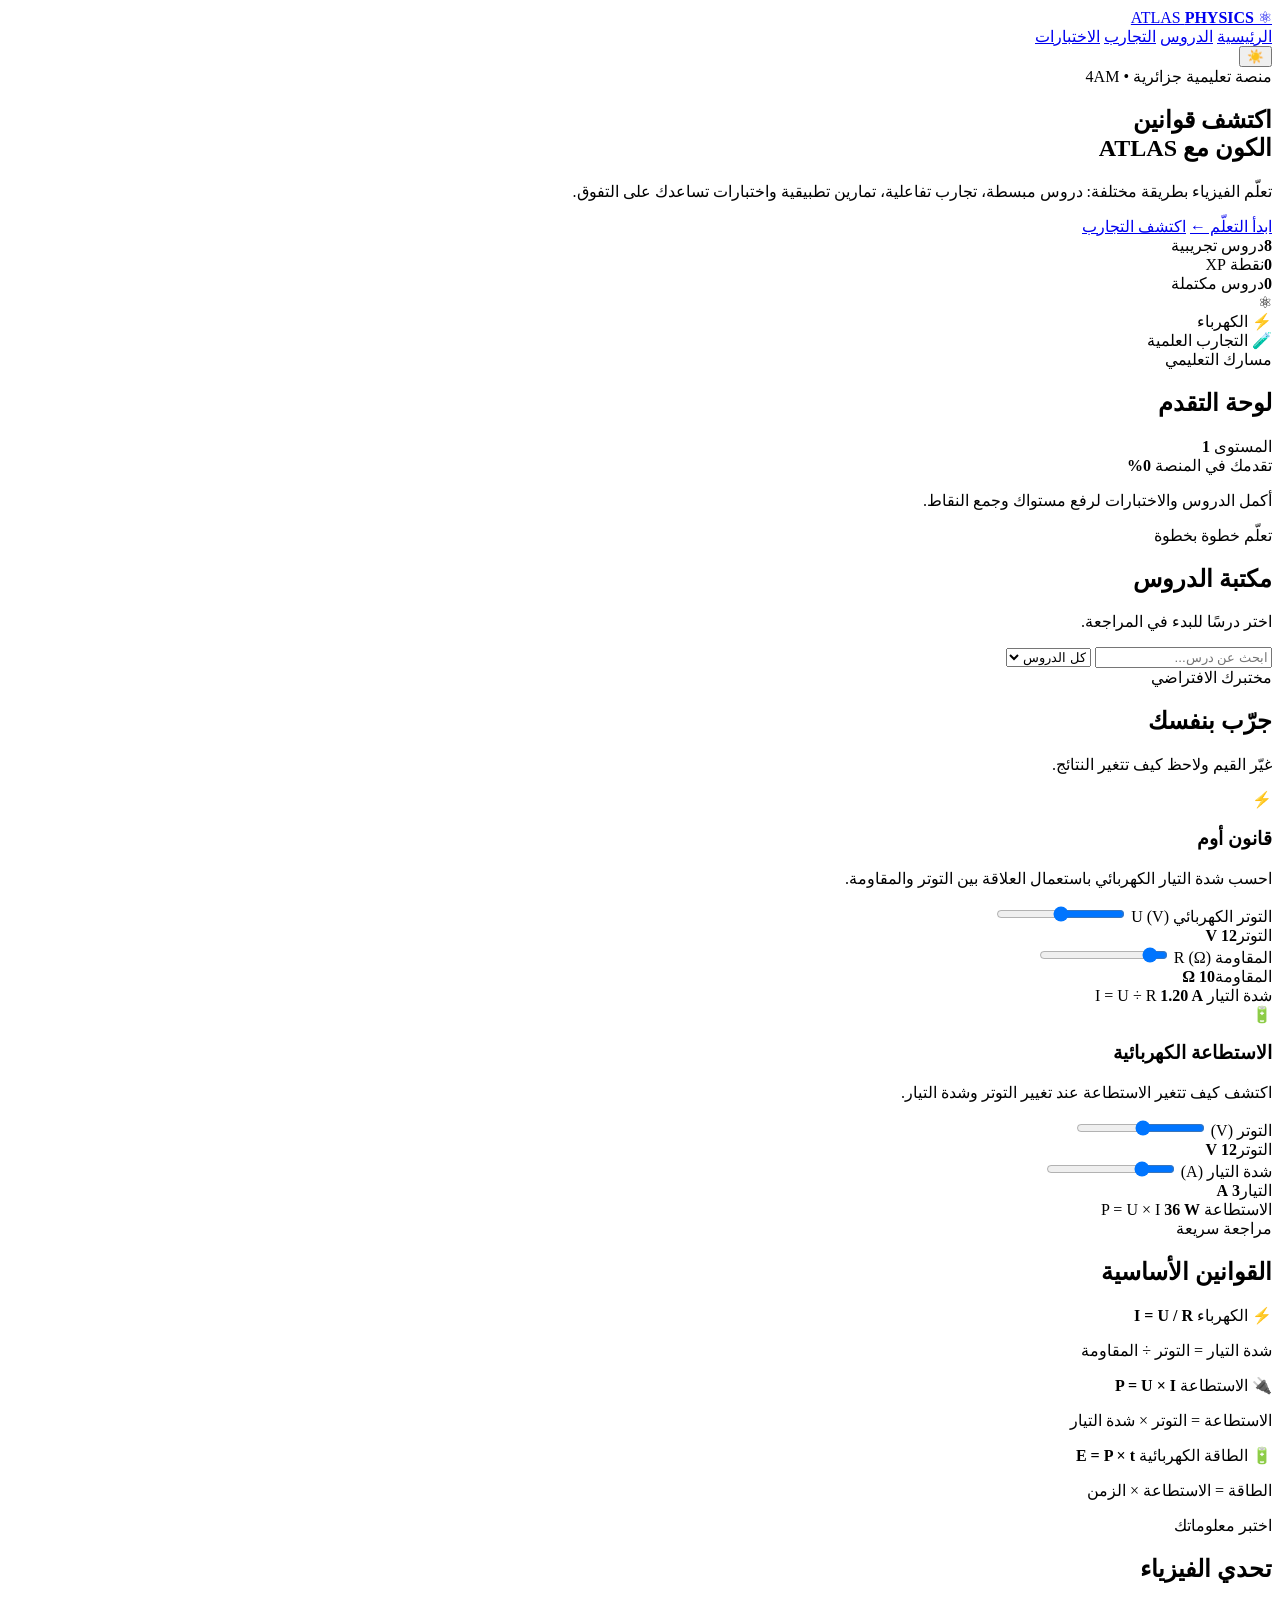
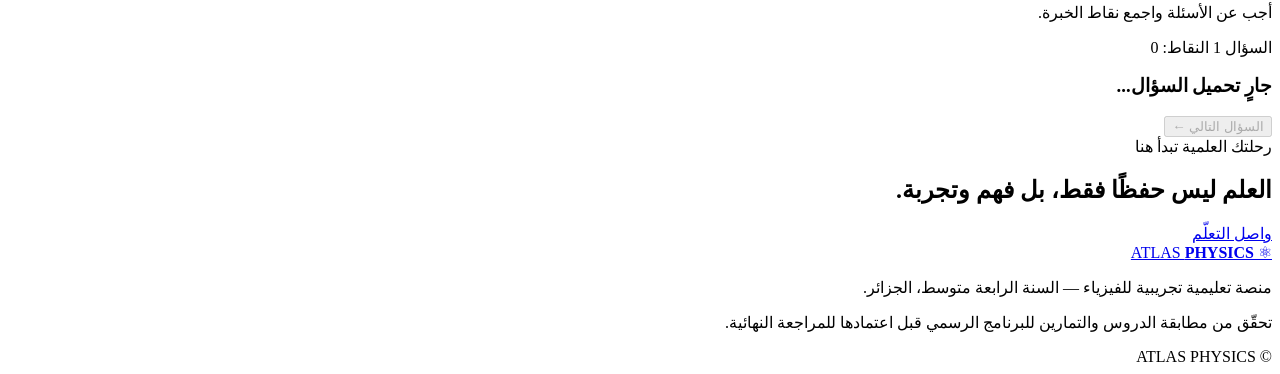
==== commit 65ca7a9b: "Refactor index.html for improved structure and SEO Updated HTML structure and added meta tags for be" ====
--- a/index.html
+++ b/index.html
@@ -1,296 +1,226 @@
-<!doctype html>
+
+<!DOCTYPE html>
 <html lang="ar" dir="rtl">
 <head>
-<meta charset="utf-8">
-<meta name="viewport" content="width=device-width,initial-scale=1">
-<meta name="theme-color" content="#081426">
-<title>ATLAS PHYSICS — عالم الفيزياء</title>
-<link rel="stylesheet" href="styles.css">
+  <meta charset="UTF-8">
+  <meta name="viewport" content="width=device-width, initial-scale=1.0">
+  <meta name="theme-color" content="#080d1c">
+  <meta name="description" content="ATLAS PHYSICS - منصة الفيزياء للسنة الرابعة متوسط في الجزائر">
+  <title>ATLAS PHYSICS | عالم الفيزياء</title>
+  <link rel="preconnect" href="https://fonts.googleapis.com">
+  <link href="https://fonts.googleapis.com/css2?family=Cairo:wght@400;500;600;700;800;900&display=swap" rel="stylesheet">
+  <link rel="stylesheet" href="styles.css">
 </head>
 <body>
-<header class="top">
-<a class="brand" href="#home">⚛ <span>ATLAS <b>PHYSICS</b>
-<small>افهمها. جرّبها. أتقنها.</small>
-</span>
-</a>
-<button id="menu" class="menu">☰</button>
-<nav id="nav">
-<button data-page="home" class="active">الرئيسية</button>
-<button data-page="lessons">الدروس</button>
-<button data-page="lab">المخبر</button>
-<button data-page="practice">التمارين</button>
-<button data-page="quiz">الاختبارات</button>
-<button data-page="formulas">القوانين</button>
-<button data-page="progress">تقدّمي</button>
-</nav>
-<button id="theme" class="theme">☼</button>
-</header>
-<main>
-<section id="home" class="page active">
-<div class="hero">
-<div>
-<span class="eyebrow">منصة العلوم الفيزيائية · الرابعة متوسط</span>
-<h1>الفيزياء ليست حفظًا.<br>
-<em>إنها اكتشاف.</em>
-</h1>
-<p>دروس مفهومة، تجارب افتراضية، تمارين مع الحل، واختبارات تدريبية للتحضير لشهادة التعليم المتوسط.</p>
-<button class="primary" data-go="lessons">ابدأ رحلة التعلّم ←</button> <button data-go="lab">ادخل المخبر ⚡</button>
-</div>
-<div class="atom">
-<div>⚛</div>
-<span>SCIENCE / EXPLORE / LEARN</span>
-</div>
-</div>
-<div class="stats">
-<article>
-<b id="doneCount">0</b>
-<small>دروس مكتملة</small>
-</article>
-<article>
-<b id="xpCount">0 XP</b>
-<small>نقاط الخبرة</small>
-</article>
-<article>
-<b id="accuracy">0%</b>
-<small>دقّة الإجابات</small>
-</article>
-<article>
-<b>4AM</b>
-<small>السنة الرابعة متوسط</small>
-</article>
-</div>
-<div class="heading">
-<div>
-<small>ابدأ من هنا</small>
-<h2>كل أدواتك العلمية في مكان واحد</h2>
-</div>
-</div>
-<div class="cards">
-<article class="card">
-<i>▤</i>
-<h3>دروس مفصّلة</h3>
-<p>مفاهيم وأهداف وأمثلة محلولة وخلاصة لكل درس.</p>
-<button data-go="lessons">استكشف الدروس ←</button>
-</article>
-<article class="card">
-<i>⚗</i>
-<h3>مخبر تفاعلي</h3>
-<p>غيّر قيم التجربة ولاحظ النتائج بنفسك.</p>
-<button data-go="lab">ابدأ التجربة ←</button>
-</article>
-<article class="card">
-<i>◎</i>
-<h3>اختبارات تدريبية</h3>
-<p>تصحيح فوري وتفسير للإجابات والنقاط.</p>
-<button data-go="quiz">اختبر نفسك ←</button>
-</article>
-</div>
-<div class="card resume">
-<h3>رحلتك التعليمية</h3>
-<p id="resume">ابدأ أول درس لك.</p>
-<div class="bar">
-<span id="homeBar">
-</span>
-</div>
-</div>
-<p class="note">هذه نسخة أولية تعليمية. راجع ترتيب الدروس ومحتواها مع الكتاب المدرسي والوثائق الرسمية الجزائرية قبل اعتمادها كمرجع شامل.</p>
-</section>
-
-<section id="lessons" class="page">
-<div class="pagehead">
-<div>
-<small>مكتبة المعرفة</small>
-<h1>دروس <em>الفيزياء</em>
-</h1>
-<p>ابحث عن درس أو اختر وحدة.</p>
-</div>
-<span class="headicon">▤</span>
-</div>
-<div class="filters">
-<input id="searchLesson" placeholder="ابحث عن درس أو مفهوم...">
-<select id="unitFilter">
-<option value="all">كل الوحدات</option>
-<option value="electric">الظواهر الكهربائية</option>
-<option value="mechanics">الظواهر الميكانيكية</option>
-<option value="light">الظواهر الضوئية</option>
-<option value="matter">المادة وتحولاتها</option>
-</select>
-</div>
-<div id="lessonGrid" class="cards lesson-grid">
-</div>
-<div id="lessonModal" class="modal">
-<div class="modalbox">
-<button id="closeModal" class="close">×</button>
-<div id="lessonBody">
-</div>
-</div>
-</div>
-</section>
-
-<section id="lab" class="page">
-<div class="pagehead">
-<div>
-<small>تعلّم بالتجربة</small>
-<h1>المخبر <em>الافتراضي</em>
-</h1>
-<p>محاكاة مبسطة لقانون أوم، مع نتائج تتغيّر مباشرة.</p>
-</div>
-<span class="headicon">⚗</span>
-</div>
-<div class="labtabs">
-<button class="selected" data-lab="ohm">قانون أوم</button>
-<button data-lab="series">التسلسل</button>
-<button data-lab="power">الاستطاعة</button>
-</div>
-<div class="labgrid">
-<article class="card">
-<small>لوحة التحكّم</small>
-<h2 id="labTitle">دارة أومية بسيطة</h2>
-<p id="labIntro">حرّك المؤشرات وراقب النتائج.</p>
-<div id="labInputs">
-</div>
-<div class="equation" id="labEquation">I = U / R</div>
-<button id="resetLab">إعادة القيم الافتراضية ↺</button>
-</article>
-<article class="card stage">
-<small>المحاكاة · مباشرة</small>
-<div id="circuit">
-</div>
-<div id="readings" class="readings">
-</div>
-<div class="insight">
-<b>✦ ماذا تلاحظ؟</b>
-<p id="insightText">
-</p>
-</div>
-</article>
-</div>
-<p class="warning">⚠️ هذه محاكاة تعليمية فقط. لا توصل الموقع بأجهزة كهربائية حقيقية.</p>
-</section>
-
-<section id="practice" class="page">
-<div class="pagehead">
-<div>
-<small>تثبيت المعلومات</small>
-<h1>تدرّب <em>بذكاء</em>
-</h1>
-<p>حاول الحل قبل كشف الخطوات.</p>
-</div>
-<span class="headicon">✎</span>
-</div>
-<div class="filters">
-<input id="exerciseSearch" placeholder="ابحث عن تمرين...">
-<select id="exerciseLevel">
-<option value="all">كل المستويات</option>
-<option value="easy">أساسي</option>
-<option value="medium">متوسط</option>
-<option value="hard">تحدّي</option>
-</select>
-</div>
-<div id="exerciseGrid" class="cards">
-</div>
-</section>
-
-<section id="quiz" class="page">
-<div class="pagehead">
-<div>
-<small>تحدّي المعرفة</small>
-<h1>اختبارات <em>BEM</em>
-</h1>
-<p>أسئلة تدريبية غير رسمية مع شرح الإجابات.</p>
-</div>
-<span class="headicon">◎</span>
-</div>
-<div class="quizbox card">
-<div class="quiztop">
-<span id="quizCategory">اختبار عام</span>
-<span id="quizCounter">
-</span>
-</div>
-<div class="bar">
-<span id="quizBar">
-</span>
-</div>
-<div id="quizContent">
-</div>
-<p id="quizFeedback" aria-live="polite">
-</p>
-<button id="nextQuestion" class="primary" disabled>السؤال التالي ←</button> <button id="restartQuiz">إعادة الاختبار</button>
-</div>
-</section>
-
-<section id="formulas" class="page">
-<div class="pagehead">
-<div>
-<small>مرجع سريع</small>
-<h1>القوانين <em>والوحدات</em>
-</h1>
-<p>ابحث عن العلاقة أو الرمز أو وحدة القياس.</p>
-</div>
-<span class="headicon">∑</span>
-</div>
-<input id="formulaSearch" placeholder="ابحث عن قانون...">
-<div id="formulaGrid" class="cards formula-grid">
-</div>
-</section>
-
-<section id="progress" class="page">
-<div class="pagehead">
-<div>
-<small>إنجازاتك</small>
-<h1>تقدّمي <em>التعليمي</em>
-</h1>
-<p>يُحفظ التقدم محليًا على هذا المتصفح.</p>
-</div>
-<span class="headicon">↗</span>
-</div>
-<div class="cards">
-<article class="card">
-<small>نسبة إكمال الدروس</small>
-<div class="big" id="percent">0%</div>
-<div class="bar">
-<span id="progressBar">
-</span>
-</div>
-<p id="progressText">
-</p>
-</article>
-<article class="card">
-<small>نقاط الخبرة</small>
-<div class="big" id="totalXP">0 XP</div>
-<p>أكمل الدروس وأجب عن الأسئلة لكسب النقاط.</p>
-</article>
-</div>
-<div class="card">
-<div class="heading">
-<h2>إنجازات الدروس</h2>
-<button id="resetProgress">مسح التقدم</button>
-</div>
-<div id="progressList">
-</div>
-</div>
-<div class="card">
-<h2>🏅 الشارات</h2>
-<div id="badges" class="badges">
-</div>
-</div>
-</section>
-</main>
-<footer>
-<div class="brand">⚛ ATLAS <b>PHYSICS</b>
-</div>
-<p>منصة تعليمية مستقلة لتعلّم الفيزياء بالتجربة والفهم.</p>
-<div>
-<button data-go="lessons">الدروس</button>
-<button data-go="lab">المخبر</button>
-<button data-go="progress">تقدّمي</button>
-</div>
-<small>© <span id="year">
-</span> ATLAS PHYSICS</small>
-</footer>
-<div id="toastRegion" class="toasts" aria-live="polite">
-</div>
-<script src="app.js">
-</script>
+
+  <div class="background-glow glow-one"></div>
+  <div class="background-glow glow-two"></div>
+
+  <header class="navbar">
+    <a class="brand" href="#home">
+      <span class="brand-icon">⚛</span>
+      <span>ATLAS <b>PHYSICS</b></span>
+    </a>
+
+    <nav class="nav-links">
+      <a href="#home">الرئيسية</a>
+      <a href="#lessons">الدروس</a>
+      <a href="#experiments">التجارب</a>
+      <a href="#quiz">الاختبارات</a>
+    </nav>
+
+    <button id="themeToggle" class="theme-button" aria-label="تغيير المظهر">☀️</button>
+  </header>
+
+  <main>
+    <section class="hero section" id="home">
+      <div class="hero-content">
+        <span class="eyebrow">منصة تعليمية جزائرية • 4AM</span>
+        <h1>اكتشف قوانين<br>الكون مع <span>ATLAS</span></h1>
+        <p>
+          تعلّم الفيزياء بطريقة مختلفة: دروس مبسطة، تجارب تفاعلية،
+          تمارين تطبيقية واختبارات تساعدك على التفوق.
+        </p>
+
+        <div class="hero-actions">
+          <a class="button primary" href="#lessons">ابدأ التعلّم ←</a>
+          <a class="button secondary" href="#experiments">اكتشف التجارب</a>
+        </div>
+
+        <div class="hero-stats">
+          <div><strong id="lessonCount">8</strong><span>دروس تجريبية</span></div>
+          <div><strong id="xpValue">0</strong><span>نقطة XP</span></div>
+          <div><strong id="completedCount">0</strong><span>دروس مكتملة</span></div>
+        </div>
+      </div>
+
+      <div class="hero-visual">
+        <div class="orbit orbit-one"></div>
+        <div class="orbit orbit-two"></div>
+        <div class="atom">⚛</div>
+        <div class="floating-card card-top">⚡ الكهرباء</div>
+        <div class="floating-card card-bottom">🧪 التجارب العلمية</div>
+      </div>
+    </section>
+
+    <section class="section dashboard">
+      <div class="section-heading">
+        <div>
+          <span class="eyebrow">مسارك التعليمي</span>
+          <h2>لوحة التقدم</h2>
+        </div>
+        <span class="level-badge">المستوى <b id="levelValue">1</b></span>
+      </div>
+
+      <div class="progress-card">
+        <div class="progress-info">
+          <span>تقدمك في المنصة</span>
+          <strong id="progressPercent">0%</strong>
+        </div>
+        <div class="progress-track">
+          <div id="progressBar" class="progress-fill"></div>
+        </div>
+        <p>أكمل الدروس والاختبارات لرفع مستواك وجمع النقاط.</p>
+      </div>
+    </section>
+
+    <section class="section" id="lessons">
+      <div class="section-heading">
+        <div>
+          <span class="eyebrow">تعلّم خطوة بخطوة</span>
+          <h2>مكتبة الدروس</h2>
+          <p>اختر درسًا للبدء في المراجعة.</p>
+        </div>
+      </div>
+
+      <div class="filter-bar">
+        <input id="lessonSearch" type="search" placeholder="ابحث عن درس..." aria-label="البحث عن درس">
+        <select id="lessonFilter" aria-label="تصفية الدروس">
+          <option value="all">كل الدروس</option>
+          <option value="electricity">الكهرباء</option>
+          <option value="mechanics">الميكانيك</option>
+          <option value="chemistry">الكيمياء</option>
+        </select>
+      </div>
+
+      <div id="lessonGrid" class="lesson-grid"></div>
+    </section>
+
+    <section class="section" id="experiments">
+      <div class="section-heading">
+        <div>
+          <span class="eyebrow">مختبرك الافتراضي</span>
+          <h2>جرّب بنفسك</h2>
+          <p>غيّر القيم ولاحظ كيف تتغير النتائج.</p>
+        </div>
+      </div>
+
+      <div class="experiment-grid">
+        <article class="experiment-card">
+          <div class="experiment-icon">⚡</div>
+          <h3>قانون أوم</h3>
+          <p>احسب شدة التيار الكهربائي باستعمال العلاقة بين التوتر والمقاومة.</p>
+
+          <label for="voltage">التوتر الكهربائي U (V)</label>
+          <input id="voltage" type="range" min="0" max="24" value="12">
+          <div class="range-value"><span>التوتر</span><strong id="voltageValue">12 V</strong></div>
+
+          <label for="resistance">المقاومة R (Ω)</label>
+          <input id="resistance" type="range" min="1" max="100" value="10">
+          <div class="range-value"><span>المقاومة</span><strong id="resistanceValue">10 Ω</strong></div>
+
+          <div class="result-box">
+            <span>شدة التيار I = U ÷ R</span>
+            <strong id="currentValue">1.20 A</strong>
+          </div>
+        </article>
+
+        <article class="experiment-card">
+          <div class="experiment-icon">🔋</div>
+          <h3>الاستطاعة الكهربائية</h3>
+          <p>اكتشف كيف تتغير الاستطاعة عند تغيير التوتر وشدة التيار.</p>
+
+          <label for="powerVoltage">التوتر (V)</label>
+          <input id="powerVoltage" type="range" min="1" max="24" value="12">
+          <div class="range-value"><span>التوتر</span><strong id="powerVoltageValue">12 V</strong></div>
+
+          <label for="powerCurrent">شدة التيار (A)</label>
+          <input id="powerCurrent" type="range" min="1" max="10" value="3">
+          <div class="range-value"><span>التيار</span><strong id="powerCurrentValue">3 A</strong></div>
+
+          <div class="result-box">
+            <span>الاستطاعة P = U × I</span>
+            <strong id="powerValue">36 W</strong>
+          </div>
+        </article>
+      </div>
+    </section>
+
+    <section class="section" id="formulas">
+      <div class="section-heading">
+        <div>
+          <span class="eyebrow">مراجعة سريعة</span>
+          <h2>القوانين الأساسية</h2>
+        </div>
+      </div>
+
+      <div class="formula-grid">
+        <article class="formula-card">
+          <span>⚡ الكهرباء</span>
+          <strong>I = U / R</strong>
+          <p>شدة التيار = التوتر ÷ المقاومة</p>
+        </article>
+        <article class="formula-card">
+          <span>🔌 الاستطاعة</span>
+          <strong>P = U × I</strong>
+          <p>الاستطاعة = التوتر × شدة التيار</p>
+        </article>
+        <article class="formula-card">
+          <span>🔋 الطاقة الكهربائية</span>
+          <strong>E = P × t</strong>
+          <p>الطاقة = الاستطاعة × الزمن</p>
+        </article>
+      </div>
+    </section>
+
+    <section class="section" id="quiz">
+      <div class="section-heading">
+        <div>
+          <span class="eyebrow">اختبر معلوماتك</span>
+          <h2>تحدي الفيزياء</h2>
+          <p>أجب عن الأسئلة واجمع نقاط الخبرة.</p>
+        </div>
+      </div>
+
+      <div class="quiz-card">
+        <div class="quiz-top">
+          <span id="questionNumber">السؤال 1</span>
+          <span id="quizScore">النقاط: 0</span>
+        </div>
+        <div class="quiz-progress-track">
+          <div id="quizProgress" class="progress-fill"></div>
+        </div>
+        <h3 id="questionText">جارٍ تحميل السؤال...</h3>
+        <div id="answerOptions" class="answer-options"></div>
+        <p id="quizFeedback" class="quiz-feedback" aria-live="polite"></p>
+        <button id="nextQuestion" class="button primary" disabled>السؤال التالي ←</button>
+      </div>
+    </section>
+
+    <section class="section final-cta">
+      <span class="eyebrow">رحلتك العلمية تبدأ هنا</span>
+      <h2>العلم ليس حفظًا فقط، بل فهم وتجربة.</h2>
+      <a class="button primary" href="#lessons">واصل التعلّم</a>
+    </section>
+  </main>
+
+  <footer class="footer">
+    <a class="brand" href="#home"><span class="brand-icon">⚛</span> ATLAS <b>PHYSICS</b></a>
+    <p>منصة تعليمية تجريبية للفيزياء — السنة الرابعة متوسط، الجزائر.</p>
+    <p class="footer-note">تحقّق من مطابقة الدروس والتمارين للبرنامج الرسمي قبل اعتمادها للمراجعة النهائية.</p>
+    <span>© <span id="currentYear"></span> ATLAS PHYSICS</span>
+  </footer>
+
+  <script src="app.js"></script>
 </body>
-</html>+</html>
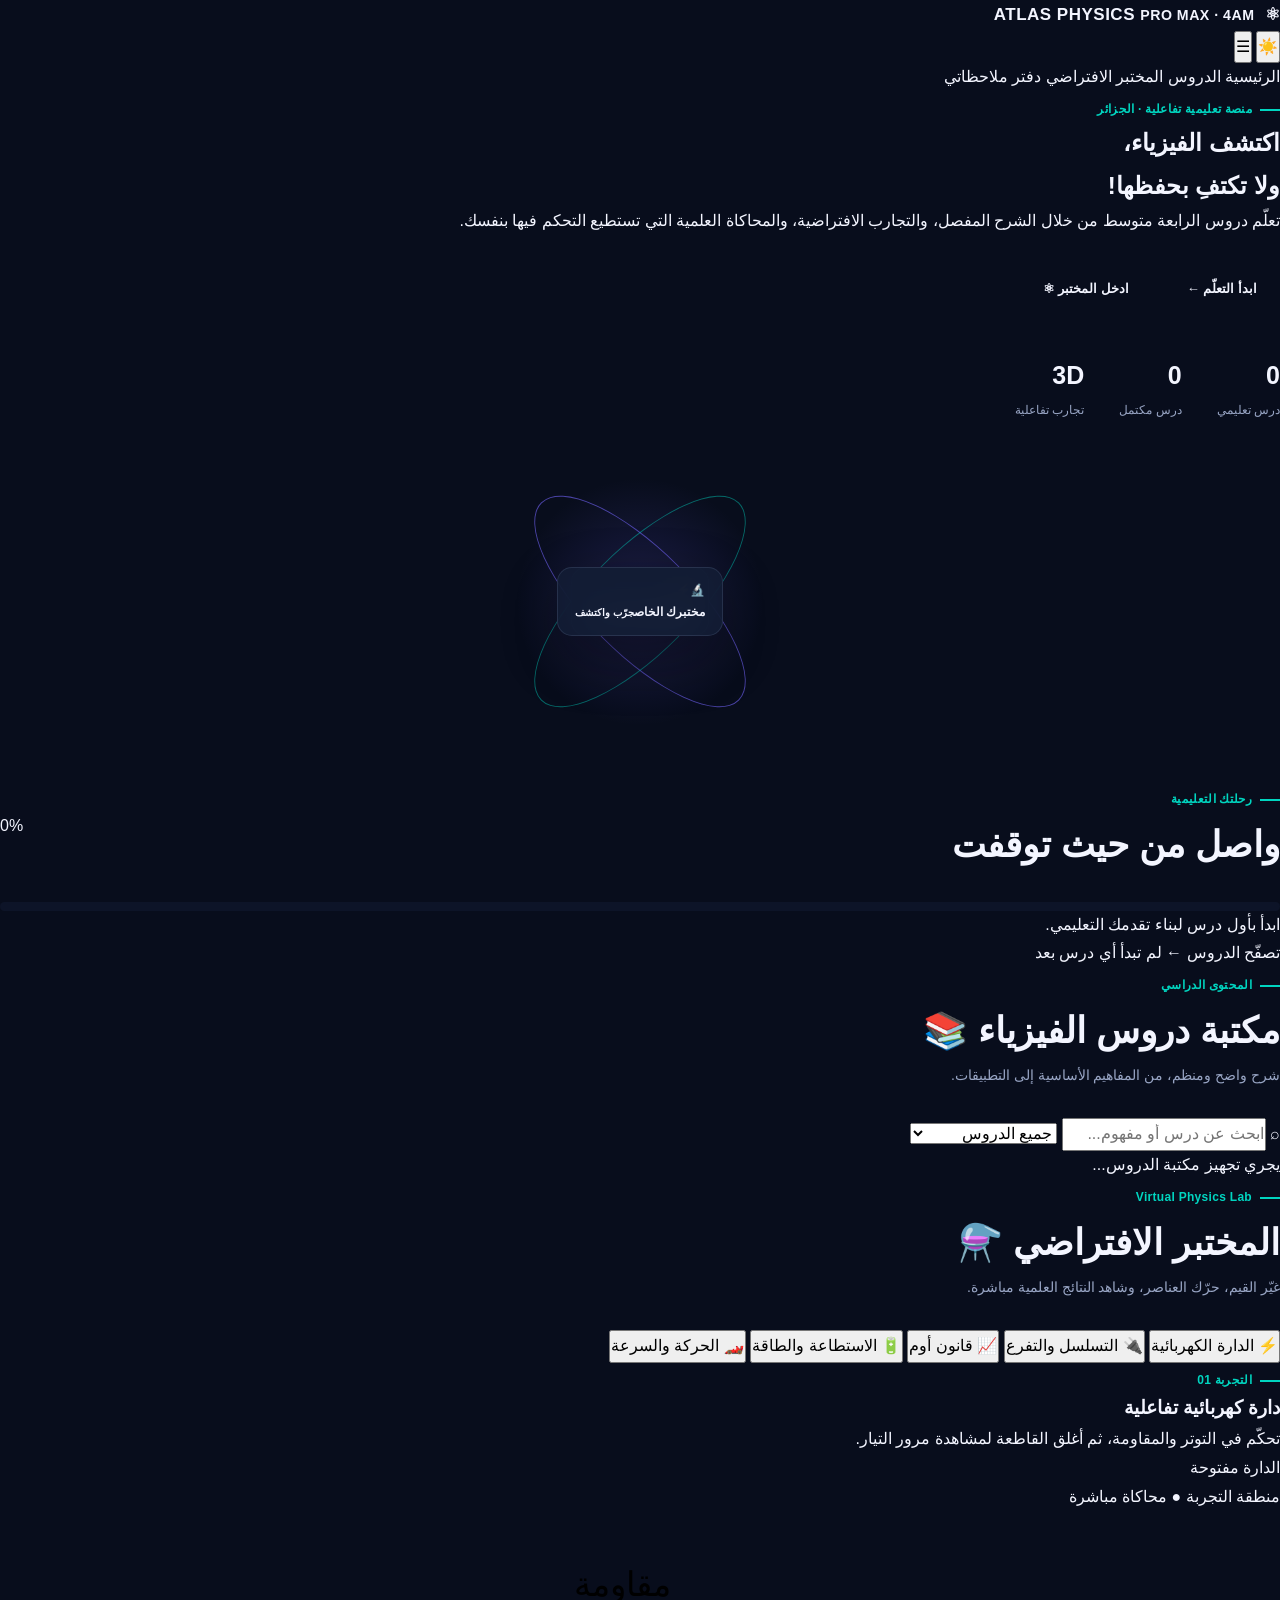
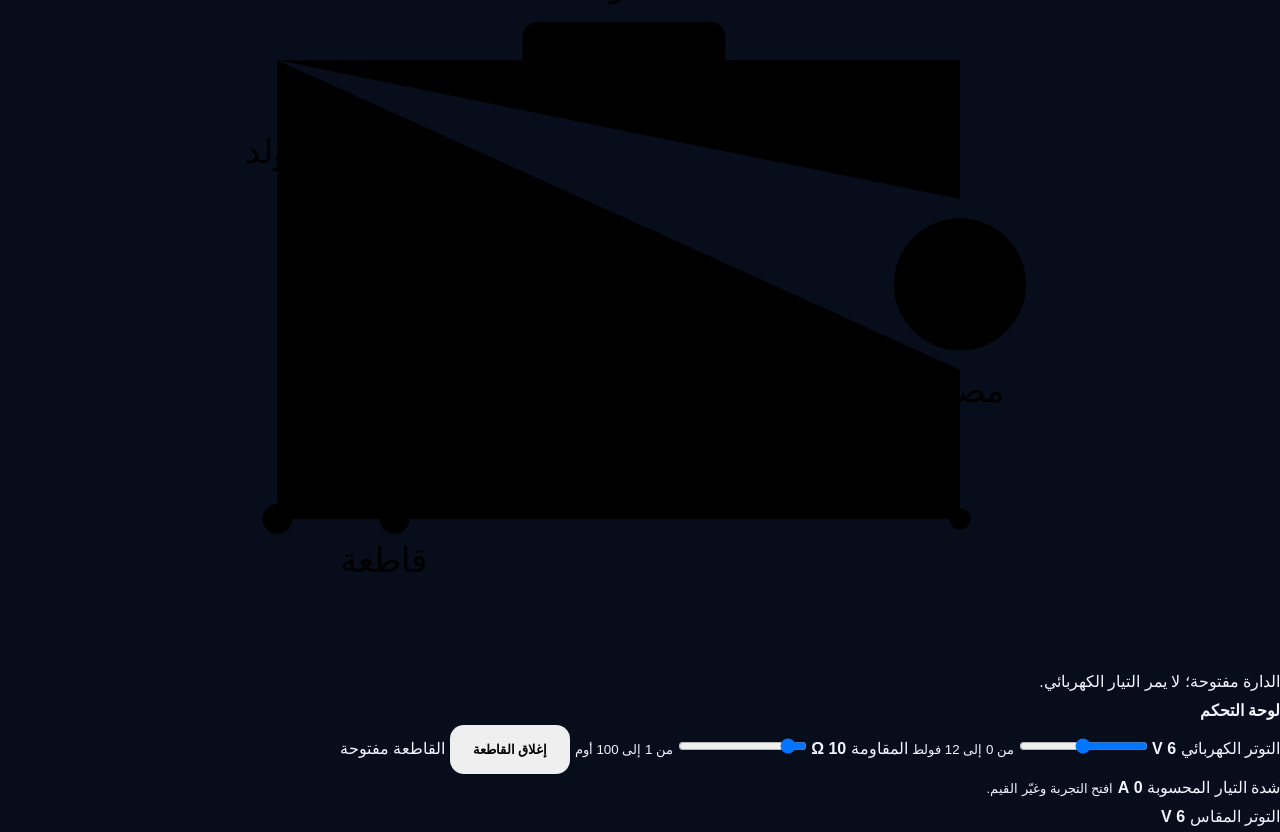
==== commit 741b1f52: "Update print statement from 'Hello' to 'Goodbye'" ====
--- a/index.html
+++ b/index.html
@@ -4,223 +4,446 @@
 <head>
   <meta charset="UTF-8">
   <meta name="viewport" content="width=device-width, initial-scale=1.0">
-  <meta name="theme-color" content="#080d1c">
-  <meta name="description" content="ATLAS PHYSICS - منصة الفيزياء للسنة الرابعة متوسط في الجزائر">
-  <title>ATLAS PHYSICS | عالم الفيزياء</title>
-  <link rel="preconnect" href="https://fonts.googleapis.com">
-  <link href="https://fonts.googleapis.com/css2?family=Cairo:wght@400;500;600;700;800;900&display=swap" rel="stylesheet">
+  <meta name="theme-color" content="#0f172a">
+  <meta name="description" content="ATLAS PHYSICS PRO MAX — مختبر الفيزياء التفاعلي للسنة الرابعة متوسط في الجزائر.">
+  <title>ATLAS PHYSICS PRO MAX | مختبر الفيزياء</title>
   <link rel="stylesheet" href="styles.css">
 </head>
 <body>
 
-  <div class="background-glow glow-one"></div>
-  <div class="background-glow glow-two"></div>
-
-  <header class="navbar">
-    <a class="brand" href="#home">
-      <span class="brand-icon">⚛</span>
-      <span>ATLAS <b>PHYSICS</b></span>
-    </a>
-
-    <nav class="nav-links">
-      <a href="#home">الرئيسية</a>
-      <a href="#lessons">الدروس</a>
-      <a href="#experiments">التجارب</a>
-      <a href="#quiz">الاختبارات</a>
+  <div class="app-shell">
+
+    <!-- شريط التنقل -->
+    <header class="topbar">
+      <a class="brand" href="#home" aria-label="الصفحة الرئيسية">
+        <span class="brand-symbol">⚛</span>
+        <span class="brand-text">
+          <strong>ATLAS PHYSICS</strong>
+          <small>PRO MAX · 4AM</small>
+        </span>
+      </a>
+
+      <div class="topbar-actions">
+        <button id="themeToggle" class="icon-button" type="button"
+          aria-label="تغيير المظهر" title="تغيير المظهر">☀️</button>
+        <button id="menuToggle" class="icon-button menu-toggle" type="button"
+          aria-label="فتح القائمة" aria-expanded="false">☰</button>
+      </div>
+    </header>
+
+    <nav id="mainNav" class="main-nav" aria-label="القائمة الرئيسية">
+      <a href="#home" class="nav-link is-active">الرئيسية</a>
+      <a href="#lessons" class="nav-link">الدروس</a>
+      <a href="#laboratory" class="nav-link">المختبر الافتراضي</a>
+      <a href="#notebook" class="nav-link">دفتر ملاحظاتي</a>
     </nav>
 
-    <button id="themeToggle" class="theme-button" aria-label="تغيير المظهر">☀️</button>
-  </header>
-
-  <main>
-    <section class="hero section" id="home">
-      <div class="hero-content">
-        <span class="eyebrow">منصة تعليمية جزائرية • 4AM</span>
-        <h1>اكتشف قوانين<br>الكون مع <span>ATLAS</span></h1>
-        <p>
-          تعلّم الفيزياء بطريقة مختلفة: دروس مبسطة، تجارب تفاعلية،
-          تمارين تطبيقية واختبارات تساعدك على التفوق.
-        </p>
-
-        <div class="hero-actions">
-          <a class="button primary" href="#lessons">ابدأ التعلّم ←</a>
-          <a class="button secondary" href="#experiments">اكتشف التجارب</a>
-        </div>
-
-        <div class="hero-stats">
-          <div><strong id="lessonCount">8</strong><span>دروس تجريبية</span></div>
-          <div><strong id="xpValue">0</strong><span>نقطة XP</span></div>
-          <div><strong id="completedCount">0</strong><span>دروس مكتملة</span></div>
-        </div>
-      </div>
-
-      <div class="hero-visual">
-        <div class="orbit orbit-one"></div>
-        <div class="orbit orbit-two"></div>
-        <div class="atom">⚛</div>
-        <div class="floating-card card-top">⚡ الكهرباء</div>
-        <div class="floating-card card-bottom">🧪 التجارب العلمية</div>
-      </div>
-    </section>
-
-    <section class="section dashboard">
-      <div class="section-heading">
-        <div>
-          <span class="eyebrow">مسارك التعليمي</span>
-          <h2>لوحة التقدم</h2>
-        </div>
-        <span class="level-badge">المستوى <b id="levelValue">1</b></span>
-      </div>
-
-      <div class="progress-card">
-        <div class="progress-info">
-          <span>تقدمك في المنصة</span>
-          <strong id="progressPercent">0%</strong>
+    <main id="home">
+
+      <!-- واجهة الموقع -->
+      <section class="hero-section">
+        <div class="hero-copy">
+          <span class="eyebrow">منصة تعليمية تفاعلية · الجزائر</span>
+          <h1>اكتشف الفيزياء،<br><span>ولا تكتفِ بحفظها!</span></h1>
+          <p>
+            تعلّم دروس الرابعة متوسط من خلال الشرح المفصل،
+            والتجارب الافتراضية، والمحاكاة العلمية التي تستطيع التحكم فيها بنفسك.
+          </p>
+          <div class="hero-actions">
+            <a class="button button-primary" href="#lessons">ابدأ التعلّم ←</a>
+            <a class="button button-secondary" href="#laboratory">ادخل المختبر ⚛</a>
+          </div>
+          <div class="hero-stats">
+            <div><strong id="totalLessonsCount">0</strong><span>درس تعليمي</span></div>
+            <div><strong id="completedLessonsCount">0</strong><span>درس مكتمل</span></div>
+            <div><strong>3D</strong><span>تجارب تفاعلية</span></div>
+          </div>
+        </div>
+
+        <div class="hero-visual" aria-label="دارة كهربائية تجريبية">
+          <div class="orbit orbit-one"></div>
+          <div class="orbit orbit-two"></div>
+          <div class="hero-atom">⚛</div>
+          <div class="floating-card floating-card-top">
+            <span>⚡</span>
+            <div><strong>الكهرباء</strong><small>افهمها بالتجربة</small></div>
+          </div>
+          <div class="floating-card floating-card-bottom">
+            <span>🔬</span>
+            <div><strong>مختبرك الخاص</strong><small>جرّب واكتشف</small></div>
+          </div>
+        </div>
+      </section>
+
+      <!-- متابعة التقدم -->
+      <section class="progress-section panel">
+        <div class="section-heading compact-heading">
+          <div>
+            <span class="eyebrow">رحلتك التعليمية</span>
+            <h2>واصل من حيث توقفت</h2>
+          </div>
+          <span class="progress-percent" id="progressPercent">0%</span>
         </div>
         <div class="progress-track">
-          <div id="progressBar" class="progress-fill"></div>
-        </div>
-        <p>أكمل الدروس والاختبارات لرفع مستواك وجمع النقاط.</p>
-      </div>
-    </section>
-
-    <section class="section" id="lessons">
-      <div class="section-heading">
-        <div>
-          <span class="eyebrow">تعلّم خطوة بخطوة</span>
-          <h2>مكتبة الدروس</h2>
-          <p>اختر درسًا للبدء في المراجعة.</p>
-        </div>
-      </div>
-
-      <div class="filter-bar">
-        <input id="lessonSearch" type="search" placeholder="ابحث عن درس..." aria-label="البحث عن درس">
-        <select id="lessonFilter" aria-label="تصفية الدروس">
-          <option value="all">كل الدروس</option>
-          <option value="electricity">الكهرباء</option>
-          <option value="mechanics">الميكانيك</option>
-          <option value="chemistry">الكيمياء</option>
-        </select>
-      </div>
-
-      <div id="lessonGrid" class="lesson-grid"></div>
-    </section>
-
-    <section class="section" id="experiments">
-      <div class="section-heading">
-        <div>
-          <span class="eyebrow">مختبرك الافتراضي</span>
-          <h2>جرّب بنفسك</h2>
-          <p>غيّر القيم ولاحظ كيف تتغير النتائج.</p>
-        </div>
-      </div>
-
-      <div class="experiment-grid">
-        <article class="experiment-card">
-          <div class="experiment-icon">⚡</div>
-          <h3>قانون أوم</h3>
-          <p>احسب شدة التيار الكهربائي باستعمال العلاقة بين التوتر والمقاومة.</p>
-
-          <label for="voltage">التوتر الكهربائي U (V)</label>
-          <input id="voltage" type="range" min="0" max="24" value="12">
-          <div class="range-value"><span>التوتر</span><strong id="voltageValue">12 V</strong></div>
-
-          <label for="resistance">المقاومة R (Ω)</label>
-          <input id="resistance" type="range" min="1" max="100" value="10">
-          <div class="range-value"><span>المقاومة</span><strong id="resistanceValue">10 Ω</strong></div>
-
-          <div class="result-box">
-            <span>شدة التيار I = U ÷ R</span>
-            <strong id="currentValue">1.20 A</strong>
-          </div>
-        </article>
-
-        <article class="experiment-card">
-          <div class="experiment-icon">🔋</div>
-          <h3>الاستطاعة الكهربائية</h3>
-          <p>اكتشف كيف تتغير الاستطاعة عند تغيير التوتر وشدة التيار.</p>
-
-          <label for="powerVoltage">التوتر (V)</label>
-          <input id="powerVoltage" type="range" min="1" max="24" value="12">
-          <div class="range-value"><span>التوتر</span><strong id="powerVoltageValue">12 V</strong></div>
-
-          <label for="powerCurrent">شدة التيار (A)</label>
-          <input id="powerCurrent" type="range" min="1" max="10" value="3">
-          <div class="range-value"><span>التيار</span><strong id="powerCurrentValue">3 A</strong></div>
-
-          <div class="result-box">
-            <span>الاستطاعة P = U × I</span>
-            <strong id="powerValue">36 W</strong>
-          </div>
-        </article>
-      </div>
-    </section>
-
-    <section class="section" id="formulas">
-      <div class="section-heading">
-        <div>
-          <span class="eyebrow">مراجعة سريعة</span>
-          <h2>القوانين الأساسية</h2>
-        </div>
-      </div>
-
-      <div class="formula-grid">
-        <article class="formula-card">
-          <span>⚡ الكهرباء</span>
-          <strong>I = U / R</strong>
-          <p>شدة التيار = التوتر ÷ المقاومة</p>
-        </article>
-        <article class="formula-card">
-          <span>🔌 الاستطاعة</span>
-          <strong>P = U × I</strong>
-          <p>الاستطاعة = التوتر × شدة التيار</p>
-        </article>
-        <article class="formula-card">
-          <span>🔋 الطاقة الكهربائية</span>
-          <strong>E = P × t</strong>
-          <p>الطاقة = الاستطاعة × الزمن</p>
-        </article>
-      </div>
-    </section>
-
-    <section class="section" id="quiz">
-      <div class="section-heading">
-        <div>
-          <span class="eyebrow">اختبر معلوماتك</span>
-          <h2>تحدي الفيزياء</h2>
-          <p>أجب عن الأسئلة واجمع نقاط الخبرة.</p>
-        </div>
-      </div>
-
-      <div class="quiz-card">
-        <div class="quiz-top">
-          <span id="questionNumber">السؤال 1</span>
-          <span id="quizScore">النقاط: 0</span>
-        </div>
-        <div class="quiz-progress-track">
-          <div id="quizProgress" class="progress-fill"></div>
-        </div>
-        <h3 id="questionText">جارٍ تحميل السؤال...</h3>
-        <div id="answerOptions" class="answer-options"></div>
-        <p id="quizFeedback" class="quiz-feedback" aria-live="polite"></p>
-        <button id="nextQuestion" class="button primary" disabled>السؤال التالي ←</button>
-      </div>
-    </section>
-
-    <section class="section final-cta">
-      <span class="eyebrow">رحلتك العلمية تبدأ هنا</span>
-      <h2>العلم ليس حفظًا فقط، بل فهم وتجربة.</h2>
-      <a class="button primary" href="#lessons">واصل التعلّم</a>
-    </section>
-  </main>
-
-  <footer class="footer">
-    <a class="brand" href="#home"><span class="brand-icon">⚛</span> ATLAS <b>PHYSICS</b></a>
-    <p>منصة تعليمية تجريبية للفيزياء — السنة الرابعة متوسط، الجزائر.</p>
-    <p class="footer-note">تحقّق من مطابقة الدروس والتمارين للبرنامج الرسمي قبل اعتمادها للمراجعة النهائية.</p>
-    <span>© <span id="currentYear"></span> ATLAS PHYSICS</span>
-  </footer>
-
-  <script src="app.js"></script>
-</body>
-</html>
+          <div id="learningProgressBar" class="progress-fill" style="width:0%"></div>
+        </div>
+        <p id="resumeDescription">ابدأ بأول درس لبناء تقدمك التعليمي.</p>
+        <a id="resumeLink" class="text-link" href="#lessons">تصفّح الدروس ←</a>
+        <span id="resumeTitle" class="visually-hidden">لم تبدأ أي درس بعد</span>
+      </section>
+
+      <!-- الدروس -->
+      <section id="lessons" class="content-section">
+        <div class="section-heading">
+          <div>
+            <span class="eyebrow">المحتوى الدراسي</span>
+            <h2>مكتبة دروس الفيزياء <span>📚</span></h2>
+            <p>شرح واضح ومنظم، من المفاهيم الأساسية إلى التطبيقات.</p>
+          </div>
+        </div>
+
+        <div class="lesson-controls">
+          <label class="search-box">
+            <span aria-hidden="true">⌕</span>
+            <input id="lessonSearch" type="search"
+              placeholder="ابحث عن درس أو مفهوم..." autocomplete="off">
+          </label>
+
+          <select id="lessonFilter" aria-label="تصفية الدروس">
+            <option value="all">جميع الدروس</option>
+            <option value="electricity">الظواهر الكهربائية</option>
+            <option value="mechanics">الظواهر الميكانيكية</option>
+            <option value="matter">المادة والتحولات</option>
+            <option value="energy">الطاقة</option>
+            <option value="completed">الدروس المكتملة</option>
+          </select>
+        </div>
+
+        <div id="lessonGrid" class="lesson-grid">
+          <div class="loading-state">يجري تجهيز مكتبة الدروس...</div>
+        </div>
+      </section>
+
+      <!-- المختبر -->
+      <section id="laboratory" class="content-section">
+        <div class="section-heading">
+          <div>
+            <span class="eyebrow">Virtual Physics Lab</span>
+            <h2>المختبر الافتراضي <span>⚗️</span></h2>
+            <p>غيّر القيم، حرّك العناصر، وشاهد النتائج العلمية مباشرة.</p>
+          </div>
+        </div>
+
+        <div class="lab-workspace panel">
+          <div class="lab-tabs" role="tablist" aria-label="تجارب المختبر">
+            <button class="lab-tab is-active" type="button"
+              data-lab-tab="circuit" role="tab" aria-selected="true">
+              ⚡ الدارة الكهربائية
+            </button>
+            <button class="lab-tab" type="button"
+              data-lab-tab="series" role="tab" aria-selected="false">
+              🔌 التسلسل والتفرع
+            </button>
+            <button class="lab-tab" type="button"
+              data-lab-tab="ohm" role="tab" aria-selected="false">
+              📈 قانون أوم
+            </button>
+            <button class="lab-tab" type="button"
+              data-lab-tab="power" role="tab" aria-selected="false">
+              🔋 الاستطاعة والطاقة
+            </button>
+            <button class="lab-tab" type="button"
+              data-lab-tab="motion" role="tab" aria-selected="false">
+              🏎️ الحركة والسرعة
+            </button>
+          </div>
+
+          <!-- التجربة 1: دارة كهربائية -->
+          <section class="lab-panel is-active" data-lab-panel="circuit"
+            role="tabpanel">
+            <div class="lab-panel-heading">
+              <div>
+                <span class="eyebrow">التجربة 01</span>
+                <h3>دارة كهربائية تفاعلية</h3>
+                <p>تحكّم في التوتر والمقاومة، ثم أغلق القاطعة لمشاهدة مرور التيار.</p>
+              </div>
+              <span class="status-pill" id="circuitStateText">الدارة مفتوحة</span>
+            </div>
+
+            <div class="simulation-layout">
+              <div class="simulation-stage">
+                <div class="simulation-toolbar">
+                  <span>منطقة التجربة</span>
+                  <span class="live-indicator">● محاكاة مباشرة</span>
+                </div>
+
+                <svg id="circuitSvg" class="simulation-svg" viewBox="0 0 600 350"
+                  role="img" aria-label="دارة كهربائية تضم مولدا ومقاومة ومصباحا وقاطعة">
+                  <defs>
+                    <filter id="circuitGlow">
+                      <feGaussianBlur stdDeviation="6" result="blur"/>
+                      <feMerge><feMergeNode in="blur"/><feMergeNode in="SourceGraphic"/></feMerge>
+                    </filter>
+                  </defs>
+                  <path d="M130 70 H450 V135 M450 215 V285 H130 V70"
+                    class="wire"/>
+                  <path d="M130 135 V215" class="wire"/>
+                  <path d="M105 150 H155 M115 175 H145"
+                    class="battery-line"/>
+                  <rect x="245" y="52" width="95" height="36" rx="7"
+                    class="component-box"/>
+                  <text x="292" y="74" class="svg-label" text-anchor="middle">R</text>
+                  <circle cx="450" cy="175" r="31" class="bulb-shell"
+                    id="circuitLamp"/>
+                  <path d="M434 159 L466 191 M466 159 L434 191"
+                    class="bulb-filament"/>
+                  <circle cx="130" cy="285" r="5" class="terminal"/>
+                  <circle cx="450" cy="285" r="5" class="terminal"/>
+                  <g id="currentParticles"></g>
+                  <text x="130" y="118" class="svg-label" text-anchor="middle">مولد</text>
+                  <text x="292" y="40" class="svg-label" text-anchor="middle">مقاومة</text>
+                  <text x="450" y="230" class="svg-label" text-anchor="middle">مصباح</text>
+                  <g id="switchBlade">
+                    <line x1="130" y1="285" x2="185" y2="285"
+                      class="switch-blade"/>
+                  </g>
+                  <circle cx="130" cy="285" r="7" class="switch-terminal"/>
+                  <circle cx="185" cy="285" r="7" class="switch-terminal"/>
+                  <text x="200" y="310" class="svg-label">قاطعة</text>
+                </svg>
+
+                <div class="simulation-caption" id="circuitExplanation" aria-live="polite">
+                  الدارة مفتوحة؛ لا يمر التيار الكهربائي.
+                </div>
+              </div>
+
+              <aside class="control-panel">
+                <h4>لوحة التحكم</h4>
+
+                <label class="range-control">
+                  <span>التوتر الكهربائي <strong id="circuitVoltageValue">6 V</strong></span>
+                  <input id="circuitVoltage" type="range" min="0" max="12"
+                    step="0.5" value="6">
+                  <small>من 0 إلى 12 فولط</small>
+                </label>
+
+                <label class="range-control">
+                  <span>المقاومة <strong id="circuitResistanceValue">10 Ω</strong></span>
+                  <input id="circuitResistance" type="range" min="1" max="100"
+                    step="1" value="10">
+                  <small>من 1 إلى 100 أوم</small>
+                </label>
+
+                <button id="switchToggle" class="button button-primary"
+                  type="button">إغلاق القاطعة</button>
+                <span id="switchLabel" class="visually-hidden">القاطعة مفتوحة</span>
+
+                <div class="result-card">
+                  <span>شدة التيار المحسوبة</span>
+                  <strong id="circuitCurrent">0 A</strong>
+                  <small id="circuitCurrentText">افتح التجربة وغيّر القيم.</small>
+                </div>
+
+                <div class="result-card">
+                  <span>التوتر المقاس</span>
+                  <strong id="circuitMeasuredVoltage">6 V</strong>
+                </div>
+              </aside>
+            </div>
+          </section>
+
+          <!-- التجربة 2: التسلسل والتفرع -->
+          <section class="lab-panel" data-lab-panel="series" role="tabpanel" hidden>
+            <div class="lab-panel-heading">
+              <div>
+                <span class="eyebrow">التجربة 02</span>
+                <h3>التوصيل على التسلسل والتفرع</h3>
+                <p>قارن بين نوعي التوصيل وتعرّف على المقاومة المكافئة.</p>
+              </div>
+            </div>
+
+            <div class="simulation-layout">
+              <div class="simulation-stage">
+                <div class="simulation-toolbar"><span>مخطط الدارة</span></div>
+                <svg id="topologySvg" class="simulation-svg" viewBox="0 0 600 350"
+                  role="img" aria-label="مقارنة توصيل المقاومات">
+                  <g id="topologyDrawing"></g>
+                </svg>
+                <div id="topologyExplanation" class="simulation-caption" aria-live="polite">
+                  غيّر قيم المقاومات لمقارنة النتائج.
+                </div>
+              </div>
+
+              <aside class="control-panel">
+                <h4>إعدادات الدارة</h4>
+                <label class="range-control">
+                  <span>توتر المولد <strong id="topologyVoltageValue">12 V</strong></span>
+                  <input id="topologyVoltage" type="range" min="1" max="24"
+                    value="12">
+                </label>
+                <label class="range-control">
+                  <span>المقاومة الأولى <strong id="topologyResistanceValue">10 Ω</strong></span>
+                  <input id="topologyResistance" type="range" min="1" max="100"
+                    value="10">
+                </label>
+                <label class="toggle-control">
+                  <input id="branchEnabled" type="checkbox" checked>
+                  <span>تفعيل الفرع الثاني</span>
+                </label>
+                <div class="result-card">
+                  <span>المقاومة المكافئة</span>
+                  <strong id="equivalentResistance">—</strong>
+                  <small id="topologyFormula">اختر وضع التوصيل لعرض العلاقة.</small>
+                </div>
+                <div class="result-card">
+                  <span>شدة التيار الكلي</span>
+                  <strong id="topologyCurrent">—</strong>
+                </div>
+              </aside>
+            </div>
+          </section>
+
+          <!-- التجربة 3: قانون أوم -->
+          <section class="lab-panel" data-lab-panel="ohm" role="tabpanel" hidden>
+            <div class="lab-panel-heading">
+              <div>
+                <span class="eyebrow">التجربة 03</span>
+                <h3>قانون أوم ومنحنى التوتر والتيار</h3>
+                <p>اكتشف العلاقة بين التوتر وشدة التيار عند ثبات المقاومة.</p>
+              </div>
+            </div>
+
+            <div class="simulation-layout">
+              <div class="simulation-stage chart-stage">
+                <div class="simulation-toolbar"><span>منحنى U بدلالة I</span></div>
+                <svg id="ohmChart" class="simulation-svg" viewBox="0 0 600 350"
+                  role="img" aria-label="منحنى التوتر بدلالة شدة التيار">
+                  <g class="chart-grid">
+                    <path d="M70 40 V285 H550 M70 235 H550 M70 185 H550 M70 135 H550 M70 85 H550"/>
+                  </g>
+                  <path d="M70 40 V285 H550" class="chart-axis"/>
+                  <text x="55" y="35" class="svg-label">U (V)</text>
+                  <text x="520" y="320" class="svg-label">I (A)</text>
+                  <path id="ohmChartLine" d="" class="chart-line"/>
+                  <g id="ohmChartPoints"></g>
+                </svg>
+                <div id="ohmEquation" class="simulation-caption" aria-live="polite">
+                  U = R × I
+                </div>
+              </div>
+
+              <aside class="control-panel">
+                <h4>تغيير القياسات</h4>
+                <label class="range-control">
+                  <span>التوتر U <strong id="ohmVoltageValue">6 V</strong></span>
+                  <input id="ohmVoltage" type="range" min="0" max="12"
+                    step="0.5" value="6">
+                </label>
+                <label class="range-control">
+                  <span>المقاومة R <strong id="ohmResistanceValue">10 Ω</strong></span>
+                  <input id="ohmResistance" type="range" min="1" max="100"
+                    value="10">
+                </label>
+                <div class="result-card">
+                  <span>شدة التيار I</span>
+                  <strong id="ohmCurrent">0.60 A</strong>
+                </div>
+                <button id="addOhmMeasurement" class="button button-primary"
+                  type="button">تسجيل القياس</button>
+                <button id="clearOhmMeasurements" class="button button-secondary"
+                  type="button">مسح القياسات</button>
+              </aside>
+            </div>
+
+            <div class="table-wrap">
+              <table class="measurements-table">
+                <thead><tr><th>رقم القياس</th><th>U (V)</th><th>R (Ω)</th><th>I (A)</th></tr></thead>
+                <tbody id="ohmMeasurementsBody">
+                  <tr><td colspan="4">لم تسجّل أي قياسات بعد.</td></tr>
+                </tbody>
+              </table>
+            </div>
+          </section>
+
+          <!-- التجربة 4: الاستطاعة والطاقة -->
+          <section class="lab-panel" data-lab-panel="power" role="tabpanel" hidden>
+            <div class="lab-panel-heading">
+              <div>
+                <span class="eyebrow">التجربة 04</span>
+                <h3>الاستطاعة والطاقة الكهربائية</h3>
+                <p>احسب استطاعة جهاز كهربائي والطاقة التي يستهلكها خلال مدة معينة.</p>
+              </div>
+            </div>
+
+            <div class="simulation-layout">
+              <div class="simulation-stage power-stage">
+                <div class="power-bulb" id="powerBulbGlow">💡</div>
+                <h4>جهاز كهربائي افتراضي</h4>
+                <p id="powerExplanation">أدخل القيم لمشاهدة النتائج.</p>
+                <div class="power-live">
+                  <span>الاستطاعة المحسوبة</span>
+                  <strong id="powerLiveValue">60 W</strong>
+                </div>
+              </div>
+
+              <aside class="control-panel">
+                <h4>قيم الجهاز</h4>
+                <label class="field-control">
+                  <span>التوتر (V)</span>
+                  <input id="powerVoltageInput" type="number" min="0"
+                    max="1000" step="0.5" value="12">
+                </label>
+                <label class="field-control">
+                  <span>شدة التيار (A)</span>
+                  <input id="powerCurrentInput" type="number" min="0"
+                    max="100" step="0.1" value="5">
+                </label>
+                <label class="field-control">
+                  <span>مدة التشغيل (h)</span>
+                  <input id="powerTimeInput" type="number" min="0"
+                    max="100000" step="0.5" value="2">
+                </label>
+                <div class="result-card">
+                  <span>الاستطاعة P</span>
+                  <strong id="powerResult">60 W</strong>
+                </div>
+                <div class="result-card">
+                  <span>الطاقة الكهربائية</span>
+                  <strong id="energyWhResult">120 Wh</strong>
+                  <small id="energyJResult">432000 J</small>
+                </div>
+                <span id="powerVoltageOutput" class="visually-hidden"></span>
+                <span id="powerCurrentOutput" class="visually-hidden"></span>
+                <span id="powerTimeOutput" class="visually-hidden"></span>
+              </aside>
+            </div>
+          </section>
+
+          <!-- التجربة 5: الحركة -->
+          <section class="lab-panel" data-lab-panel="motion" role="tabpanel" hidden>
+            <div class="lab-panel-heading">
+              <div>
+                <span class="eyebrow">التجربة 05</span>
+                <h3>الحركة والسرعة</h3>
+                <p>غيّر المسافة والزمن، وشاهد الجسم يتحرك واحسب سرعته المتوسطة.</p>
+              </div>
+            </div>
+
+            <div class="simulation-layout">
+              <div class="simulation-stage motion-stage">
+                <div class="motion-track">
+                  <div class="track-markers"><span>0 m</span><span>25 m</span><span>50 m</span><span>75 m</span><span>100 m</span></div>
+                  <div id="motionCart" class="motion-cart" role="img"
+                    aria-label="جسم متحرك">🏎️</div>
+                </div>
+                <div class="motion-readout">
+                  <span>السرعة المتوسطة</span>
+                  <strong id="motionSpeed">10 m/s</strong>
+                </div>
+                <div id="motionExplanation" class="simulation-caption" aria-live="polite">
+                  السرعة المتوسطة تساوي المسافة المقطوعة مقسومة على الزمن.
+                </div>
+                <div class="motion-buttons">
+                  <button id="motionPlay" class="button button-primary" type="button">▶ تشغيل</button>
+                  <button id="motionPause" class="button button-secondary" type="button">Ⅱ إيقاف</button>
+                  <button id="motionReset" class="button button-secondary" type="button">↺ إعادة</b
--- a/styles.css
+++ b/styles.css
@@ -1,845 +1,1309 @@
-@import url('https://fonts.googleapis.com/css2?family=Cairo:wght@400;
-500;
-600;
-700;
-800;
-900&display=swap');
-
-:root{
---bg:#071322;
---panel:#0d2033;
---raised:#11283d;
---line:#203d55;
---text:#eff7ff;
---muted:#9cb2c7;
---cyan:#63e4ee;
---blue:#7d9fff;
---purple:#b6a1ff;
---orange:#ffc477;
---green:#64e7ae;
---red:#ff8191;
---shadow:0 20px 60px #0003
-}
-
-*{
-box-sizing:border-box
-}
-html{
-scroll-behavior:smooth;
-scroll-padding-top:90px
-}
-
-body{
-margin:0;
-background:radial-gradient(ellipse at top,#153955,var(--bg) 55%);
-color:var(--text);
-font-family:Cairo,system-ui,Tahoma,Arial;
-line-height:1.85;
-min-height:100vh
-}
-
-body.light{
---bg:#f1f6fb;
---panel:#fff;
---raised:#f7fbff;
---line:#d7e2ed;
---text:#142b40;
---muted:#526c82;
---shadow:0 20px 60px #2343;
-background:var(--bg)
-}
-
-button,input,select{
-font:inherit
-}
-button{
-cursor:pointer
-}
-button:focus-visible,input:focus-visible,select:focus-visible{
-outline:3px solid var(--cyan);
-outline-offset:3px
-}
-
-button:disabled{
-opacity:.45;
-cursor:not-allowed
-}
-a{
-color:inherit;
-text-decoration:none
-}
-::selection{
-background:#63e4ee55
-}
-
-.top{
-position:sticky;
-top:0;
-z-index:50;
-display:flex;
-align-items:center;
-justify-content:space-between;
-gap:14px;
-padding:12px max(18px,calc((100vw - 1180px)/2));
-border-bottom:1px solid #284158aa;
-background:color-mix(in srgb,var(--bg) 91%,transparent);
-backdrop-filter:blur(20px)
-}
-
-.brand{
-display:flex;
-align-items:center;
-gap:10px;
-font-weight:900;
-font-family:system-ui,sans-serif;
-font-size:16px;
-color:var(--cyan);
-flex-shrink:0
-}
-
-.brand span{
-display:block
-}
-.brand small{
-display:block;
-font:10px Cairo,sans-serif;
-color:var(--muted)
-}
-.brand b{
-color:var(--text)
-}
-
-#nav{
-display:flex;
-gap:4px;
-align-items:center
-}
-.top nav button,footer button{
-background:transparent;
-color:var(--muted);
-border:1px solid transparent;
-border-radius:10px;
-padding:8px 10px;
-font-size:11px;
-white-space:nowrap
-}
-
-.top nav button:hover,.top nav button.active{
-background:#123149;
-border-color:#2b506b;
-color:var(--cyan)
-}
-
-.theme,.menu{
-border:1px solid var(--line);
-background:var(--panel);
-color:var(--text);
-border-radius:11px;
-width:40px;
-height:40px;
-font-size:19px
-}
-.menu{
-display:none
-}
-
-main{
-width:min(1180px,calc(100% - 36px));
-margin:auto
-}
-.page{
-display:none;
-min-height:65vh;
-padding:35px 0 65px;
-animation:appear .25s ease
-}
-.page.active{
-display:block
-}
-
-@keyframes appear{
-from{
-opacity:0;
-transform:translateY(7px)
-}
-to{
-opacity:1;
-transform:translateY(0)
-}
-
-}
-
-.hero{
-display:grid;
-grid-template-columns:1.05fr .95fr;
-gap:35px;
-align-items:center;
-padding:42px 0
-}
-
-.eyebrow,.pagehead small,.heading small{
-color:var(--cyan);
-font-size:12px;
-font-weight:800
-}
-
-h1{
-font-size:clamp(36px,5vw,64px);
-line-height:1.25;
-margin:18px 0;
-font-weight:900;
-letter-spacing:-1px
-}
-
-h1 em,.pagehead em{
-font-style:normal;
-background:linear-gradient(100deg,#fff,var(--cyan),var(--blue));
-color:transparent;
-background-clip:text
-}
-
-body.light h1 em,body.light .pagehead em{
-background-image:linear-gradient(100deg,#183954,#0796ac,#5278de)
-}
-
-p{
-color:var(--muted);
-font-size:13px
-}
-button{
-transition:transform .18s,border-color .18s
-}
-button:hover{
-border-color:var(--cyan)
-}
-
-.primary,button{
-border:1px solid var(--line);
-border-radius:11px;
-padding:10px 14px;
-background:var(--raised);
-color:var(--text);
-font-size:12px
-}
-
-.primary{
-background:linear-gradient(120deg,var(--cyan),#a1c1ff);
-color:#071526;
-border:0;
-font-weight:900
-}
-
-.hero .primary{
-margin:12px 0
-}
-.atom{
-min-height:320px;
-display:grid;
-place-content:center;
-text-align:center;
-border:1px solid #254a65;
-border-radius:28px;
-overflow:hidden;
-background:radial-gradient(circle,#16405a,#0c2034 52%,#091727);
-position:relative
-}
-
-.atom div{
-font-size:100px;
-color:var(--cyan);
-text-shadow:0 0 60px #63e4eeaa;
-animation:float 5s ease-in-out infinite
-}
-.atom span{
-font-size:10px;
-letter-spacing:3px;
-color:var(--muted)
-}
-
-@keyframes float{
-50%{
-transform:translateY(-10px) rotate(5deg)
-}
-
-}
-
-.stats{
-display:grid;
-grid-template-columns:repeat(4,1fr);
-gap:12px
-}
-.stats article{
-display:flex;
-flex-direction:column;
-padding:15px;
-background:var(--panel);
-border:1px solid var(--line);
-border-radius:15px
-}
-.stats b{
-font-size:22px;
-color:var(--cyan)
-}
-.stats small{
-font-size:10px;
-color:var(--muted)
-}
-
-.heading{
-display:flex;
-justify-content:space-between;
-align-items:center;
-gap:15px;
-margin:32px 0 15px
-}
-.heading h2{
-font-size:24px;
-margin:3px 0
-}
-.cards{
-display:grid;
-grid-template-columns:repeat(3,minmax(0,1fr));
-gap:14px
-}
-
-.card{
-background:linear-gradient(145deg,var(--raised),var(--panel));
-border:1px solid var(--line);
-border-radius:19px;
-padding:20px;
-min-width:0
-}
-.card i{
-font-size:28px;
-color:var(--cyan);
-font-style:normal
-}
-.card h3{
-margin:8px 0;
-font-size:17px
-}
-.card p{
-font-size:12px
-}
-
-.resume{
-margin-top:20px
-}
-.resume h3{
-margin-top:0
-}
-.bar{
-height:8px;
-background:var(--line);
-border-radius:99px;
-overflow:hidden
-}
-.bar span{
-display:block;
-height:100%;
-width:0;
-background:linear-gradient(90deg,var(--cyan),var(--blue));
-transition:width .3s
-}
-
-.note{
-font-size:11px;
-color:var(--muted);
-margin:22px 0
-}
-.pagehead{
-display:flex;
-justify-content:space-between;
-align-items:center;
-gap:20px;
-padding:10px 0 25px
-}
-.pagehead h1{
-font-size:clamp(30px,4vw,45px);
-margin:5px 0
-}
-.headicon{
-width:75px;
-height:75px;
-display:grid;
-place-items:center;
-border:1px solid var(--line);
-border-radius:22px;
-background:var(--raised);
-font-size:40px;
-color:var(--cyan)
-}
-
-.filters{
-display:flex;
-gap:10px;
-margin-bottom:17px
-}
-.filters input,#formulaSearch{
-flex:1;
-min-width:0
-}
-input,select{
-background:var(--panel);
-border:1px solid var(--line);
-border-radius:11px;
-padding:12px;
-color:var(--text);
-font-size:12px
-}
-input::placeholder{
-color:var(--muted)
-}
-
-.lesson-grid{
-grid-template-columns:repeat(2,minmax(0,1fr))
-}
-.lesson-card{
-padding:18px
-}
-.tag{
-display:inline-block;
-background:#15384b;
-color:var(--cyan);
-border-radius:7px;
-padding:3px 9px;
-font-size:10px
-}
-.lesson-card h3{
-font-size:15px
-}
-.lesson-card p{
-min-height:45px
-}
-
-.modal{
-display:none;
-position:fixed;
-inset:0;
-z-index:100;
-background:#020813cc;
-backdrop-filter:blur(6px);
-padding:15px;
-align-items:center;
-justify-content:center
-}
-.modal.open{
-display:flex
-}
-.modalbox{
-position:relative;
-width:min(760px,100%);
-max-height:92vh;
-overflow:auto;
-padding:25px;
-background:var(--panel);
-border:1px solid var(--line);
-border-radius:20px
-}
-.close{
-float:left;
-font-size:24px;
-padding:3px 12px
-}
-.modalbox h2{
-font-size:27px
-}
-.modalbox h3{
-color:var(--cyan);
-margin-top:22px
-}
-.modalbox p,.modalbox li{
-font-size:13px;
-color:var(--muted);
-line-height:2
-}
-
-.equation{
-direction:ltr;
-text-align:center;
-background:#061321;
-border:1px solid var(--line);
-border-radius:12px;
-padding:14px;
-color:var(--cyan);
-font-size:24px;
-margin:15px 0
-}
-
-.labtabs{
-display:flex;
-gap:7px;
-margin-bottom:15px
-}
-.labtabs button.selected{
-border-color:var(--cyan);
-color:var(--cyan);
-background:#15394f
-}
-
-.labgrid{
-display:grid;
-grid-template-columns:.9fr 1.1fr;
-gap:15px
-}
-.labgrid h2{
-font-size:20px
-}
-.labgrid small{
-color:var(--cyan)
-}
-.lab-input{
-padding:12px 0;
-border-bottom:1px solid var(--line)
-}
-.lab-input label{
-display:flex;
-justify-content:space-between;
-font-size:12px;
-font-weight:800
-}
-.lab-input output{
-color:var(--cyan);
-direction:ltr
-}
-.lab-input input{
-width:100%;
-padding:0;
-accent-color:var(--cyan);
-margin-top:12px
-}
-
-.stage{
-display:flex;
-flex-direction:column
-}
-.stage svg{
-width:100%;
-height:auto;
-max-height:270px
-}
-.readings{
-display:grid;
-grid-template-columns:repeat(3,1fr);
-gap:8px
-}
-.reading{
-text-align:center;
-padding:10px 4px;
-background:var(--bg);
-border:1px solid var(--line);
-border-radius:10px
-}
-.reading small,.reading b{
-display:block
-}
-.reading small{
-color:var(--muted);
-font-size:10px
-}
-.reading b{
-color:var(--cyan);
-font-size:16px;
-direction:ltr
-}
-
-.insight{
-margin-top:14px;
-padding:12px;
-background:#12314966;
-border:1px solid var(--line);
-border-radius:12px
-}
-.insight b{
-font-size:12px
-}
-.insight p{
-margin:3px 0
-}
-.warning{
-color:#f9d99a;
-background:#2b2519;
-border:1px solid #6d572d;
-border-radius:11px;
-padding:12px;
-font-size:11px
-}
-
-.exercise-card h3{
-font-size:16px
-}
-.solution{
-display:none;
-border-top:1px solid var(--line);
-margin-top:12px;
-padding-top:12px
-}
-.solution.open{
-display:block
-}
-.solution li{
-font-size:12px;
-color:var(--muted);
-margin:5px 0
-}
-
-.quizbox{
-max-width:780px;
-margin:auto
-}
-.quiztop{
-display:flex;
-justify-content:space-between;
-color:var(--muted);
-font-size:11px;
-margin-bottom:12px
-}
-.question{
-font-size:20px;
-margin:22px 0
-}
-.option{
-display:flex;
-gap:10px;
-align-items:center;
-width:100%;
-text-align:right;
-margin:8px 0;
-padding:12px;
-background:var(--bg);
-border:1px solid var(--line)
-}
-.option.correct{
-border-color:var(--green);
-background:#12362f
-}
-.option.wrong{
-border-color:var(--red);
-background:#3c1e2a
-}
-.letter{
-width:29px;
-height:29px;
-display:grid;
-place-items:center;
-background:var(--raised);
-border-radius:8px
-}
-.feedback{
-min-height:35px;
-font-size:12px;
-color:var(--muted)
-}
-.feedback.good{
-color:var(--green)
-}
-.feedback.bad{
-color:var(--red)
-}
-
-.formula-grid{
-grid-template-columns:repeat(3,minmax(0,1fr));
-margin-top:15px
-}
-.formula-card .equation{
-font-size:22px
-}
-.formula-card h3{
-font-size:15px
-}
-.formula-card p{
-min-height:44px
-}
-
-.big{
-font-size:40px;
-font-weight:900;
-color:var(--cyan)
-}
-.badges{
-display:grid;
-grid-template-columns:repeat(4,1fr);
-gap:9px
-}
-.badge{
-padding:12px 6px;
-text-align:center;
-border:1px solid var(--line);
-border-radius:11px;
-background:var(--bg);
-opacity:.45
-}
-.badge.earned{
-opacity:1;
-border-color:#526b59
-}
-.badge span{
-display:block;
-font-size:25px
-}
-.badge b,.badge small{
-display:block
-}
-.badge b{
-font-size:11px
-}
-.badge small{
-font-size:9px;
-color:var(--muted)
-}
-
-.progress-row{
-display:grid;
-grid-template-columns:1.2fr 2fr 75px;
-align-items:center;
-gap:10px;
-padding:12px 0;
-border-bottom:1px solid var(--line)
-}
-.progress-row b{
-font-size:11px
-}
-.progress-row small{
-font-size:10px;
-color:var(--muted)
-}
-
-footer{
-border-top:1px solid var(--line);
-text-align:center;
-padding:25px 18px;
-color:var(--muted);
-font-size:11px
-}
-footer .brand{
-justify-content:center
-}
-footer p{
-font-size:11px
-}
-footer button{
-border:0
-}
-.toasts{
-position:fixed;
-bottom:15px;
-left:15px;
-z-index:200;
-display:grid;
-gap:8px
-}
-.toast{
-background:var(--raised);
-border:1px solid var(--line);
-border-radius:11px;
-padding:12px 15px;
-box-shadow:var(--shadow);
-font-size:12px
-}
-.toast.error{
-border-color:var(--red)
-}
-
-@media(max-width:1000px){
-.top{
-flex-wrap:wrap
-}
-.menu{
-display:block;
-margin-inline-start:auto
-}
-.theme{
-flex-shrink:0
-}
-#nav{
-display:none;
-order:5;
-width:100%;
-flex-wrap:wrap
-}
-#nav.open{
-display:flex
-}
-#nav button{
-flex:1 1 22%
-}
-.hero{
-gap:20px
-}
-.labgrid{
-grid-template-columns:1fr
-}
-
-}
-
-@media(max-width:650px){
-main{
-width:calc(100% - 26px)
-}
-.hero{
-grid-template-columns:1fr;
-padding-top:25px
-}
-.hero h1{
-font-size:42px
-}
-.atom{
-min-height:180px
-}
-.atom div{
-font-size:70px
-}
-.stats{
-grid-template-columns:repeat(2,1fr)
-}
-.cards,.lesson-grid,.formula-grid{
-grid-template-columns:1fr
-}
-.pagehead h1{
-font-size:32px
-}
-.headicon{
-width:58px;
-height:58px;
-font-size:30px
-}
-.filters{
-flex-direction:column
-}
-.filters select{
-width:100%
-}
-.readings{
-gap:5px
-}
-.reading b{
-font-size:14px
-}
-.modalbox{
-padding:18px
-}
-.badges{
-grid-template-columns:repeat(2,1fr)
-}
-.progress-row{
-grid-template-columns:1fr 1fr 60px;
-gap:7px
-}
-.quizbox{
-padding:15px
-}
-.question{
-font-size:17px
-}
-
-}
-
-@media(prefers-reduced-motion:reduce){
-*,*::before,*::after{
-animation-duration:.01ms!important;
-transition-duration:.01ms!important;
-scroll-behavior:auto!important
-}
-
-}
-
+
+/* ==========================================
+   ATLAS PHYSICS — PREMIUM DESIGN SYSTEM
+   Version 1.0 | Responsive Arabic Interface
+========================================== */
+
+:root {
+  --bg: #080d1c;
+  --bg-soft: #0d1428;
+  --surface: rgba(19, 29, 53, 0.88);
+  --surface-hover: #1b2946;
+  --primary: #7567ff;
+  --primary-light: #a39aff;
+  --secondary: #00d5c0;
+  --text: #f3f5ff;
+  --muted: #98a5c4;
+  --border: rgba(157, 171, 215, 0.15);
+  --success: #3ce6a3;
+  --danger: #ff657e;
+  --shadow: 0 20px 60px rgba(0, 0, 0, 0.24);
+  --radius: 22px;
+  --font: "Cairo", sans-serif;
+}
+
+* {
+  box-sizing: border-box;
+  margin: 0;
+  padding: 0;
+}
+
+html {
+  scroll-behavior: smooth;
+  scroll-padding-top: 95px;
+}
+
+body {
+  min-height: 100vh;
+  overflow-x: hidden;
+  background: var(--bg);
+  color: var(--text);
+  font-family: var(--font);
+  line-height: 1.8;
+  transition: background 0.3s, color 0.3s;
+}
+
+body.light-theme {
+  --bg: #f4f6ff;
+  --bg-soft: #e9edfc;
+  --surface: rgba(255, 255, 255, 0.92);
+  --surface-hover: #edf0ff;
+  --text: #17203a;
+  --muted: #65718f;
+  --border: rgba(44, 57, 100, 0.13);
+  --shadow: 0 20px 60px rgba(42, 55, 100, 0.09);
+}
+
+a {
+  color: inherit;
+  text-decoration: none;
+}
+
+button,
+input,
+select {
+  font: inherit;
+}
+
+button {
+  cursor: pointer;
+}
+
+button:focus-visible,
+a:focus-visible,
+input:focus-visible,
+select:focus-visible {
+  outline: 3px solid var(--secondary);
+  outline-offset: 4px;
+}
+
+button:disabled {
+  cursor: not-allowed;
+  opacity: 0.5;
+}
+
+::selection {
+  color: white;
+  background: var(--primary);
+}
+
+/* Background effects */
+
+.background-glow {
+  position: absolute;
+  z-index: -1;
+  width: 380px;
+  height: 380px;
+  border-radius: 50%;
+  filter: blur(100px);
+  opacity: 0.17;
+  pointer-events: none;
+}
+
+.glow-one {
+  top: 120px;
+  right: -160px;
+  background: #6555ff;
+}
+
+.glow-two {
+  top: 650px;
+  left: -190px;
+  background: #00d5c0;
+}
+
+/* Navigation */
+
+.navbar {
+  position: sticky;
+  top: 0;
+  z-index: 100;
+  display: flex;
+  align-items: center;
+  justify-content: space-between;
+  gap: 24px;
+  min-height: 78px;
+  padding: 14px 7%;
+  background: rgba(8, 13, 28, 0.83);
+  border-bottom: 1px solid var(--border);
+  backdrop-filter: blur(18px);
+}
+
+.light-theme .navbar {
+  background: rgba(244, 246, 255, 0.86);
+}
+
+.brand {
+  display: inline-flex;
+  align-items: center;
+  gap: 10px;
+  font-size: 17px;
+  font-weight: 900;
+  letter-spacing: 0.5px;
+  white-space: nowrap;
+}
+
+.brand b {
+  color: var(--primary-light);
+}
+
+.brand-icon {
+  display: grid;
+  place-items: center;
+  width: 39px;
+  height: 39px;
+  border: 1px solid rgba(117, 103, 255, 0.4);
+  border-radius: 13px;
+  background: rgba(117, 103, 255, 0.15);
+  color: var(--secondary);
+  font-size: 25px;
+}
+
+.nav-links {
+  display: flex;
+  align-items: center;
+  gap: 30px;
+}
+
+.nav-links a {
+  color: var(--muted);
+  font-size: 13px;
+  font-weight: 700;
+  transition: color 0.2s;
+}
+
+.nav-links a:hover {
+  color: var(--secondary);
+}
+
+.theme-button {
+  display: grid;
+  place-items: center;
+  width: 42px;
+  height: 42px;
+  border: 1px solid var(--border);
+  border-radius: 14px;
+  background: var(--surface);
+  color: var(--text);
+  font-size: 19px;
+  transition: transform 0.2s;
+}
+
+.theme-button:hover {
+  transform: rotate(12deg);
+}
+
+/* Shared layout */
+
+.section {
+  width: min(1120px, 86%);
+  margin: 0 auto;
+  padding: 85px 0;
+}
+
+.section-heading {
+  display: flex;
+  align-items: center;
+  justify-content: space-between;
+  gap: 20px;
+  margin-bottom: 30px;
+}
+
+.section-heading h2 {
+  margin-top: 7px;
+  font-size: clamp(25px, 4vw, 36px);
+  font-weight: 900;
+  line-height: 1.5;
+}
+
+.section-heading p {
+  margin-top: 5px;
+  color: var(--muted);
+  font-size: 14px;
+}
+
+.eyebrow {
+  display: inline-flex;
+  align-items: center;
+  gap: 8px;
+  color: var(--secondary);
+  font-size: 12px;
+  font-weight: 800;
+  letter-spacing: 0.3px;
+}
+
+.eyebrow::before {
+  width: 20px;
+  height: 2px;
+  background: currentColor;
+  content: "";
+}
+
+.button {
+  display: inline-flex;
+  align-items: center;
+  justify-content: center;
+  gap: 10px;
+  min-height: 49px;
+  padding: 11px 22px;
+  border: 1px solid transparent;
+  border-radius: 14px;
+  font-size: 13px;
+  font-weight: 800;
+  transition: transform 0.2s, box-shadow 0.2s, background 0.2s;
+}
+
+.button:hover {
+  transform: translateY(-3px);
+}
+
+.button.primary {
+  background: linear-gradient(135deg, #7766ff, #5945e9);
+  color: white;
+  box-shadow: 0 10px 28px rgba(117, 103, 255, 0.25);
+}
+
+.button.primary:hover {
+  box-shadow: 0 14px 35px rgba(117, 103, 255, 0.4);
+}
+
+.button.secondary {
+  border-color: var(--border);
+  background: var(--surface);
+  color: var(--text);
+}
+
+/* Hero */
+
+.hero {
+  display: grid;
+  grid-template-columns: 1.1fr 0.9fr;
+  align-items: center;
+  gap: 50px;
+  min-height: 570px;
+  padding-top: 80px;
+  padding-bottom: 60px;
+}
+
+.hero-content h1 {
+  margin: 20px 0;
+  font-size: clamp(37px, 5.5vw, 62px);
+  font-weight: 900;
+  line-height: 1.35;
+  letter-spacing: -1.5px;
+}
+
+.hero-content h1 span {
+  background: linear-gradient(90deg, var(--secondary), #8e82ff);
+  background-clip: text;
+  -webkit-background-clip: text;
+  -webkit-text-fill-color: transparent;
+}
+
+.hero-content > p {
+  max-width: 560px;
+  color: var(--muted);
+  font-size: 15px;
+  line-height: 2.1;
+}
+
+.hero-actions {
+  display: flex;
+  flex-wrap: wrap;
+  gap: 12px;
+  margin-top: 28px;
+}
+
+.hero-stats {
+  display: flex;
+  flex-wrap: wrap;
+  gap: 35px;
+  margin-top: 40px;
+}
+
+.hero-stats div {
+  display: flex;
+  flex-direction: column;
+  gap: 2px;
+}
+
+.hero-stats strong {
+  font-size: 25px;
+  font-weight: 900;
+}
+
+.hero-stats span {
+  color: var(--muted);
+  font-size: 12px;
+}
+
+/* Atom illustration */
+
+.hero-visual {
+  position: relative;
+  display: grid;
+  place-items: center;
+  min-height: 360px;
+  isolation: isolate;
+}
+
+.hero-visual::before {
+  position: absolute;
+  z-index: -1;
+  width: 250px;
+  height: 250px;
+  border-radius: 50%;
+  background: radial-gradient(circle, rgba(117, 103, 255, 0.2), transparent 70%);
+  content: "";
+}
+
+.atom {
+  display: grid;
+  place-items: center;
+  width: 150px;
+  height: 150px;
+  border: 1px solid rgba(117, 103, 255, 0.5);
+  border-radius: 50%;
+  background: linear-gradient(145deg, rgba(117, 103, 255, 0.22), rgba(0, 213, 192, 0.07));
+  box-shadow: 0 0 70px rgba(117, 103, 255, 0.22);
+  color: var(--secondary);
+  font-size: 92px;
+  animation: atomFloat 5s ease-in-out infinite;
+}
+
+.orbit {
+  position: absolute;
+  width: 280px;
+  height: 105px;
+  border: 1px solid rgba(117, 103, 255, 0.6);
+  border-radius: 50%;
+  pointer-events: none;
+}
+
+.orbit-one {
+  transform: rotate(45deg);
+}
+
+.orbit-two {
+  transform: rotate(-45deg);
+  border-color: rgba(0, 213, 192, 0.45);
+}
+
+.floating-card {
+  position: absolute;
+  padding: 12px 17px;
+  border: 1px solid var(--border);
+  border-radius: 15px;
+  background: var(--surface);
+  box-shadow: var(--shadow);
+  font-size: 12px;
+  font-weight: 800;
+  backdrop-filter: blur(15px);
+  animation: cardFloat 4s ease-in-out infinite;
+}
+
+.card-top {
+  top: 45px;
+  right: 0;
+}
+
+.card-bottom {
+  bottom: 38px;
+  left: 0;
+  animation-delay: -2s;
+}
+
+@keyframes atomFloat {
+  0%, 100% { transform: translateY(0); }
+  50% { transform: translateY(-12px); }
+}
+
+@keyframes cardFloat {
+  0%, 100% { transform: translateY(0); }
+  50% { transform: translateY(-8px); }
+}
+
+/* Progress dashboard */
+
+.dashboard {
+  padding-top: 30px;
+}
+
+.level-badge {
+  padding: 9px 15px;
+  border: 1px solid rgba(0, 213, 192, 0.25);
+  border-radius: 12px;
+  background: rgba(0, 213, 192, 0.08);
+  color: var(--secondary);
+  font-size: 12px;
+  font-weight: 800;
+}
+
+.progress-card {
+  padding: 27px;
+  border: 1px solid var(--border);
+  border-radius: var(--radius);
+  background: var(--surface);
+  box-shadow: var(--shadow);
+}
+
+.progress-info {
+  display: flex;
+  justify-content: space-between;
+  gap: 20px;
+  margin-bottom: 14px;
+  font-size: 13px;
+  font-weight: 800;
+}
+
+.progress-info strong {
+  color: var(--secondary);
+}
+
+.progress-track,
+.quiz-progress-track {
+  height: 9px;
+  overflow: hidden;
+  border-radius: 99px;
+  background: var(--bg-soft);
+}
+
+.progress-fill {
+  width: 0;
+  height: 100%;
+  border-radius: inherit;
+  background: linear-gradient(90deg, var(--primary), var(--secondary));
+  transition: width 0.45s ease;
+}
+
+.progress-card > p {
+  margin-top: 15px;
+  color: var(--muted);
+  font-size: 12px;
+}
+
+/* Search and filters */
+
+.filter-bar {
+  display: flex;
+  gap: 12px;
+  margin-bottom: 25px;
+}
+
+.filter-bar input,
+.filter-bar select {
+  min-width: 0;
+  min-height: 48px;
+  padding: 10px 15px;
+  border: 1px solid var(--border);
+  border-radius: 13px;
+  outline: none;
+  background: var(--surface);
+  color: var(--text);
+}
+
+.filter-bar input {
+  flex: 1;
+}
+
+.filter-bar select {
+  width: 190px;
+}
+
+.filter-bar input::placeholder {
+  color: var(--muted);
+}
+
+.filter-bar input:focus,
+.filter-bar select:focus {
+  border-color: var(--primary);
+}
+
+/* Lesson cards */
+
+.lesson-grid {
+  display: grid;
+  grid-template-columns: repeat(3, minmax(0, 1fr));
+  gap: 20px;
+}
+
+.lesson-card {
+  position: relative;
+  display: flex;
+  flex-direction: column;
+  min-width: 0;
+  padding: 23px;
+  overflow: hidden;
+  border: 1px solid var(--border);
+  border-radius: var(--radius);
+  background: var(--surface);
+  transition: transform 0.25s, border-color 0.25s, box-shadow 0.25s;
+}
+
+.lesson-card::after {
+  position: absolute;
+  top: 0;
+  right: 0;
+  left: 0;
+  height: 3px;
+  background: linear-gradient(90deg, var(--primary), var(--secondary));
+  opacity: 0;
+  content: "";
+  transition: opacity 0.25s;
+}
+
+.lesson-card:hover {
+  transform: translateY(-6px);
+  border-color: rgba(117, 103, 255, 0.4);
+  box-shadow: var(--shadow);
+}
+
+.lesson-card:hover::after {
+  opacity: 1;
+}
+
+.lesson-card.completed {
+  border-color: rgba(60, 230, 163, 0.4);
+}
+
+.lesson-card-top {
+  display: flex;
+  align-items: center;
+  justify-content: space-between;
+  gap: 12px;
+  margin-bottom: 18px;
+}
+
+.lesson-icon {
+  display: grid;
+  place-items: center;
+  width: 48px;
+  height: 48px;
+  border-radius: 15px;
+  background: rgba(117, 103, 255, 0.13);
+  font-size: 24px;
+}
+
+.lesson-tag {
+  padding: 5px 9px;
+  border-radius: 8px;
+  background: rgba(0, 213, 192, 0.08);
+  color: var(--secondary);
+  font-size: 10px;
+  font-weight: 800;
+}
+
+.lesson-card h3 {
+  margin-bottom: 9px;
+  font-size: 18px;
+  font-weight: 900;
+  line-height: 1.6;
+}
+
+.lesson-card p {
+  flex: 1;
+  color: var(--muted);
+  font-size: 12px;
+  line-height: 2;
+}
+
+.lesson-meta {
+  display: flex;
+  align-items: center;
+  justify-content: space-between;
+  gap: 10px;
+  margin: 20px 0;
+  padding-top: 15px;
+  border-top: 1px solid var(--border);
+  color: var(--muted);
+  font-size: 11px;
+}
+
+.lesson-open {
+  width: 100%;
+  min-height: 42px;
+  border: 1px solid var(--border);
+  border-radius: 12px;
+  background: transparent;
+  color: var(--text);
+  font-size: 12px;
+  font-weight: 800;
+  transition: background 0.2s, color 0.2s;
+}
+
+.lesson-open:hover {
+  border-color: var(--primary);
+  background: var(--primary);
+  color: white;
+}
+
+.empty-state {
+  grid-column: 1 / -1;
+  padding: 40px 20px;
+  border: 1px dashed var(--border);
+  border-radius: var(--radius);
+  color: var(--muted);
+  text-align: center;
+}
+
+/* Experiments */
+
+.experiment-grid {
+  display: grid;
+  grid-template-columns: repeat(2, minmax(0, 1fr));
+  gap: 22px;
+}
+
+.experiment-card {
+  padding: 27px;
+  border: 1px solid var(--border);
+  border-radius: var(--radius);
+  background: var(--surface);
+  box-shadow: var(--shadow);
+}
+
+.experiment-icon {
+  display: grid;
+  place-items: center;
+  width: 53px;
+  height: 53px;
+  margin-bottom: 17px;
+  border-radius: 16px;
+  background: rgba(117, 103, 255, 0.13);
+  font-size: 27px;
+}
+
+.experiment-card h3 {
+  margin-bottom: 7px;
+  font-size: 21px;
+  font-weight: 900;
+}
+
+.experiment-card > p {
+  min-height: 50px;
+  margin-bottom: 23px;
+  color: var(--muted);
+  font-size: 12px;
+  line-height: 2;
+}
+
+.experiment-card label {
+  display: block;
+  margin-top: 18px;
+  font-size: 12px;
+  font-weight: 800;
+}
+
+.experiment-card input[type="range"] {
+  width: 100%;
+  height: 7px;
+  margin: 14px 0 4px;
+  accent-color: var(--primary);
+  cursor: pointer;
+}
+
+.range-value {
+  display: flex;
+  justify-content: space-between;
+  gap: 15px;
+  color: var(--muted);
+  font-size: 12px;
+}
+
+.range-value strong {
+  color: var(--secondary);
+}
+
+.result-box {
+  display: flex;
+  flex-direction: column;
+  gap: 5px;
+  margin-top: 25px;
+  padding: 20px;
+  border: 1px solid rgba(0, 213, 192, 0.2);
+  border-radius: 15px;
+  background: rgba(0, 213, 192, 0.06);
+}
+
+.result-box span {
+  color: var(--muted);
+  font-size: 12px;
+}
+
+.result-box strong {
+  color: var(--secondary);
+  font-size: 30px;
+  font-weight: 900;
+}
+
+/* Formula cards */
+
+.formula-grid {
+  display: grid;
+  grid-template-columns: repeat(3, minmax(0, 1fr));
+  gap: 20px;
+}
+
+.formula-card {
+  padding: 25px 20px;
+  border: 1px solid var(--border);
+  border-radius: var(--radius);
+  background: var(--surface);
+  text-align: center;
+  transition: transform 0.2s;
+}
+
+.formula-card:hover {
+  transform: translateY(-5px);
+}
+
+.formula-card span {
+  display: block;
+  margin-bottom: 15px;
+  color: var(--muted);
+  font-size: 12px;
+}
+
+.formula-card strong {
+  display: block;
+  color: var(--secondary);
+  font-size: clamp(23px, 3vw, 31px);
+  font-weight: 900;
+  direction: ltr;
+}
+
+.formula-card p {
+  margin-top: 12px;
+  color: var(--muted);
+  font-size: 11px;
+}
+
+/* Quiz */
+
+.quiz-card {
+  max-width: 780px;
+  margin: 0 auto;
+  padding: 30px;
+  border: 1px solid var(--border);
+  border-radius: 26px;
+  background: var(--surface);
+  box-shadow: var(--shadow);
+}
+
+.quiz-top {
+  display: flex;
+  justify-content: space-between;
+  gap: 15px;
+  margin-bottom: 17px;
+  color: var(--muted);
+  font-size: 12px;
+  font-weight: 800;
+}
+
+.quiz-progress-track {
+  height: 6px;
+  margin-bottom: 27px;
+}
+
+.quiz-card h3 {
+  margin-bottom: 22px;
+  font-size: 20px;
+  font-weight: 900;
+  line-height: 1.8;
+}
+
+.answer-options {
+  display: grid;
+  gap: 12px;
+}
+
+.answer-option {
+  display: flex;
+  align-items: center;
+  gap: 12px;
+  width: 100%;
+  min-height: 53px;
+  padding: 12px 16px;
+  border: 1px solid var(--border);
+  border-radius: 13px;
+  background: transparent;
+  color: var(--text);
+  text-align: right;
+  font-size: 13px;
+  transition: border-color 0.2s, background 0.2s;
+}
+
+.answer-option:hover:not(:disabled) {
+  border-color: var(--primary);
+  background: rgba(117, 103, 255, 0.07);
+}
+
+.answer-option.correct {
+  border-color: var(--success);
+  background: rgba(60, 230, 163, 0.1);
+}
+
+.answer-option.wrong {
+  border-color: var(--danger);
+  background: rgba(255, 101, 126, 0.1);
+}
+
+.option-letter {
+  display: grid;
+  place-items: center;
+  flex-shrink: 0;
+  width: 29px;
+  height: 29px;
+  border-radius: 9px;
+  background: var(--bg-soft);
+  font-size: 11px;
+  font-weight: 900;
+}
+
+.quiz-feedback {
+  min-height: 34px;
+  margin: 15px 0;
+  font-size: 13px;
+  font-weight: 800;
+}
+
+.quiz-feedback.success {
+  color: var(--success);
+}
+
+.quiz-feedback.error {
+  color: var(--danger);
+}
+
+.quiz-card > .button {
+  width: 100%;
+}
+
+/* Lesson modal */
+
+.lesson-modal {
+  position: fixed;
+  inset: 0;
+  z-index: 300;
+  display: grid;
+  place-items: center;
+  padding: 20px;
+  background: rgba(2, 5, 15, 0.8);
+  backdrop-filter: blur(9px);
+}
+
+.lesson-modal[hidden] {
+  display: none;
+}
+
+.modal-content {
+  position: relative;
+  width: min(720px, 100%);
+  max-height: 85vh;
+  overflow-y: auto;
+  padding: 32px;
+  border: 1px solid var(--border);
+  border-radius: 25px;
+  background: var(--bg-soft);
+  box-shadow: var(--shadow);
+}
+
+.modal-close {
+  position: absolute;
+  top: 15px;
+  left: 15px;
+  display: grid;
+  place-items: center;
+  width: 38px;
+  height: 38px;
+  border: 1px solid var(--border);
+  border-radius: 12px;
+  background: var(--surface);
+  color: var(--text);
+  font-size: 20px;
+}
+
+.modal-content h2 {
+  margin: 25px 0 12px;
+  font-size: 27px;
+  font-weight: 900;
+}
+
+.modal-content h3 {
+  margin-top: 25px;
+  margin-bottom: 8px;
+  color: var(--secondary);
+  font-size: 17px;
+}
+
+.modal-content p,
+.modal-content li {
+  color: var(--muted);
+  font-size: 14px;
+  line-height: 2.2;
+}
+
+.modal-content ul,
+.modal-content ol {
+  padding-right: 25px;
+}
+
+.modal-formula {
+  margin: 20px 0;
+  padding: 18px;
+  border: 1px solid var(--border);
+  border-radius: 14px;
+  background: var(--surface);
+  color: var(--secondary);
+  font-size: 24px;
+  font-weight: 900;
+  text-align: center;
+  direction: ltr;
+}
+
+.modal-complete {
+  margin-top: 25px;
+}
+
+/* Final call to action */
+
+.final-cta {
+  display: flex;
+  flex-direction: column;
+  align-items: center;
+  padding: 65px 30px;
+  border: 1px solid var(--border);
+  border-radius: 30px;
+  background:
+    radial-gradient(circle at top, rgba(117, 103, 255, 0.13), transparent 65%),
+    var(--surface);
+  text-align: center;
+}
+
+.final-cta h2 {
+  max-width: 700px;
+  margin: 20px 0 25px;
+  font-size: clamp(25px, 4vw, 39px);
+  font-weight: 900;
+  line-height: 1.7;
+}
+
+/* Footer */
+
+.footer {
+  display: flex;
+  flex-direction: column;
+  align-items: center;
+  gap: 13px;
+  padding: 45px 7%;
+  border-top: 1px solid var(--border);
+  text-align: center;
+}
+
+.footer p {
+  color: var(--muted);
+  font-size: 12px;
+}
+
+.footer-note {
+  max-width: 650px;
+}
+
+.footer > span {
+  color: var(--muted);
+  font-size: 11px;
+}
+
+/* Scrollbar */
+
+::-webkit-scrollbar {
+  width: 9px;
+}
+
+::-webkit-scrollbar-track {
+  background: var(--bg);
+}
+
+::-webkit-scrollbar-thumb {
+  border: 2px solid var(--bg);
+  border-radius: 99px;
+  background: #454e70;
+}
+
+::-webkit-scrollbar-thumb:hover {
+  background: var(--primary);
+}
+
+/* Responsive tablet */
+
+@media (max-width: 900px) {
+  .navbar {
+    padding-right: 5%;
+    padding-left: 5%;
+  }
+
+  .nav-links {
+    gap: 16px;
+  }
+
+  .nav-links a {
+    font-size: 11px;
+  }
+
+  .section {
+    width: 90%;
+  }
+
+  .hero {
+    gap: 20px;
+  }
+
+  .hero-content h1 {
+    font-size: 44px;
+  }
+
+  .lesson-grid {
+    grid-template-columns: repeat(2, minmax(0, 1fr));
+  }
+
+  .formula-grid {
+    grid-template-columns: repeat(3, minmax(0, 1fr));
+    gap: 12px;
+  }
+}
+
+/* Responsive mobile */
+
+@media (max-width: 640px) {
+  html {
+    scroll-padding-top: 125px;
+  }
+
+  .navbar {
+    position: sticky;
+    flex-wrap: wrap;
+    justify-content: space-between;
+    gap: 10px;
+    padding: 10px 5%;
+  }
+
+  .brand {
+    font-size: 14px;
+  }
+
+  .brand-icon {
+    width: 34px;
+    height: 34px;
+    font-size: 21px;
+  }
+
+  .theme-button {
+    width: 37px;
+    height: 37px;
+  }
+
+  .nav-links {
+    order: 3;
+    justify-content: space-between;
+    width: 100%;
+    gap: 8px;
+    padding: 8px 0 2px;
+  }
+
+  .nav-links a {
+    font-size: 10px;
+  }
+
+  .section {
+    width: 90%;
+    padding: 55px 0;
+  }
+
+  .hero {
+    grid-template-columns: 1fr;
+    gap: 5px;
+    padding-top: 55px;
+  }
+
+  .hero-content h1 {
+    font-size: clamp(36px, 10vw, 48px);
+  }
+
+  .hero-content > p {
+    font-size: 13px;
+  }
+
+  .hero-actions {
+    gap: 10px;
+  }
+
+  .button {
+    min-height: 45px;
+    padding: 10px 15px;
+    font-size: 12px;
+  }
+
+  .hero-stats {
+    justify-content: space-between;
+    gap: 15px;
+    margin-top: 30px;
+  }
+
+  .hero-stats strong {
+    font-size: 22px;
+  }
+
+  .hero-stats span {
+    font-size: 10px;
+  }
+
+  .hero-visual {
+    min-height: 290px;
+  }
+
+  .atom {
+    width: 125px;
+    height: 125px;
+    font-size: 75px;
+  }
+
+  .orbit {
+    width: 230px;
+    height: 85px;
+  }
+
+  .floating-card {
+    padding: 9px 12px;
+    font-size: 10px;
+  }
+
+  .card-top {
+    top: 30px;
+  }
+
+  .card-bottom {
+    bottom: 20px;
+  }
+
+  .section-heading {
+    align-items: flex-start;
+    gap: 12px;
+  }
+
+  .section-heading h2 {
+    font-size: 26px;
+  }
+
+  .section-heading p {
+    font-size: 12px;
+  }
+
+  .level-badge {
+    padding: 7px 10px;
+    white-space: nowrap;
+    font-size: 10px;
+  }
+
+  .progress-card {
+    padding: 20px;
+  }
+
+  .filter-bar {
+    flex-direction: column;
+  }
+
+  .filter-bar select {
+    width: 100%;
+  }
+
+  .lesson-grid,
+  .experiment-grid {
+    grid-template-columns: 1fr;
+  }
+
+  .lesson-card {
+    padding: 21px;
+  }
+
+  .experiment-card {
+    padding: 22px;
+  }
+
+  .formula-grid {
+    grid-template-columns: 1fr;
+  }
+
+  .formula-card {
+    padding: 22px;
+  }
+
+  .quiz-card {
+    padding: 21px;
+  }
+
+  .quiz-card h3 {
+    font-size: 17px;
+  }
+
+  .answer-option {
+    font-size: 12px;
+  }
+
+  .final-cta {
+    padding: 40px 20px;
+  }
+
+  .modal-content {
+    padding: 24px 20px;
+  }
+
+  .modal-content h2 {
+    padding-left: 30px;
+    font-size: 23px;
+  }
+
+  .footer {
+    padding: 35px 5%;
+  }
+}
+
+/* Small phones */
+
+@media (max-width: 360px) {
+  .nav-links {
+    gap: 5px;
+  }
+
+  .nav-links a {
+    font-size: 9px;
+  }
+
+  .hero-actions {
+    flex-direction: column;
+  }
+
+  .hero-actions .button {
+    width: 100%;
+  }
+
+  .hero-stats {
+    gap: 8px;
+  }
+
+  .hero-stats strong {
+    font-size: 19px;
+  }
+}
+
+/* Motion accessibility */
+
+@media (prefers-reduced-motion: reduce) {
+  *,
+  *::before,
+  *::after {
+    scroll-behavior: auto !important;
+    animation-duration: 0.01ms !important;
+    animation-iteration-count: 1 !important;
+    transition-duration: 0.01ms !important;
+  }
+}
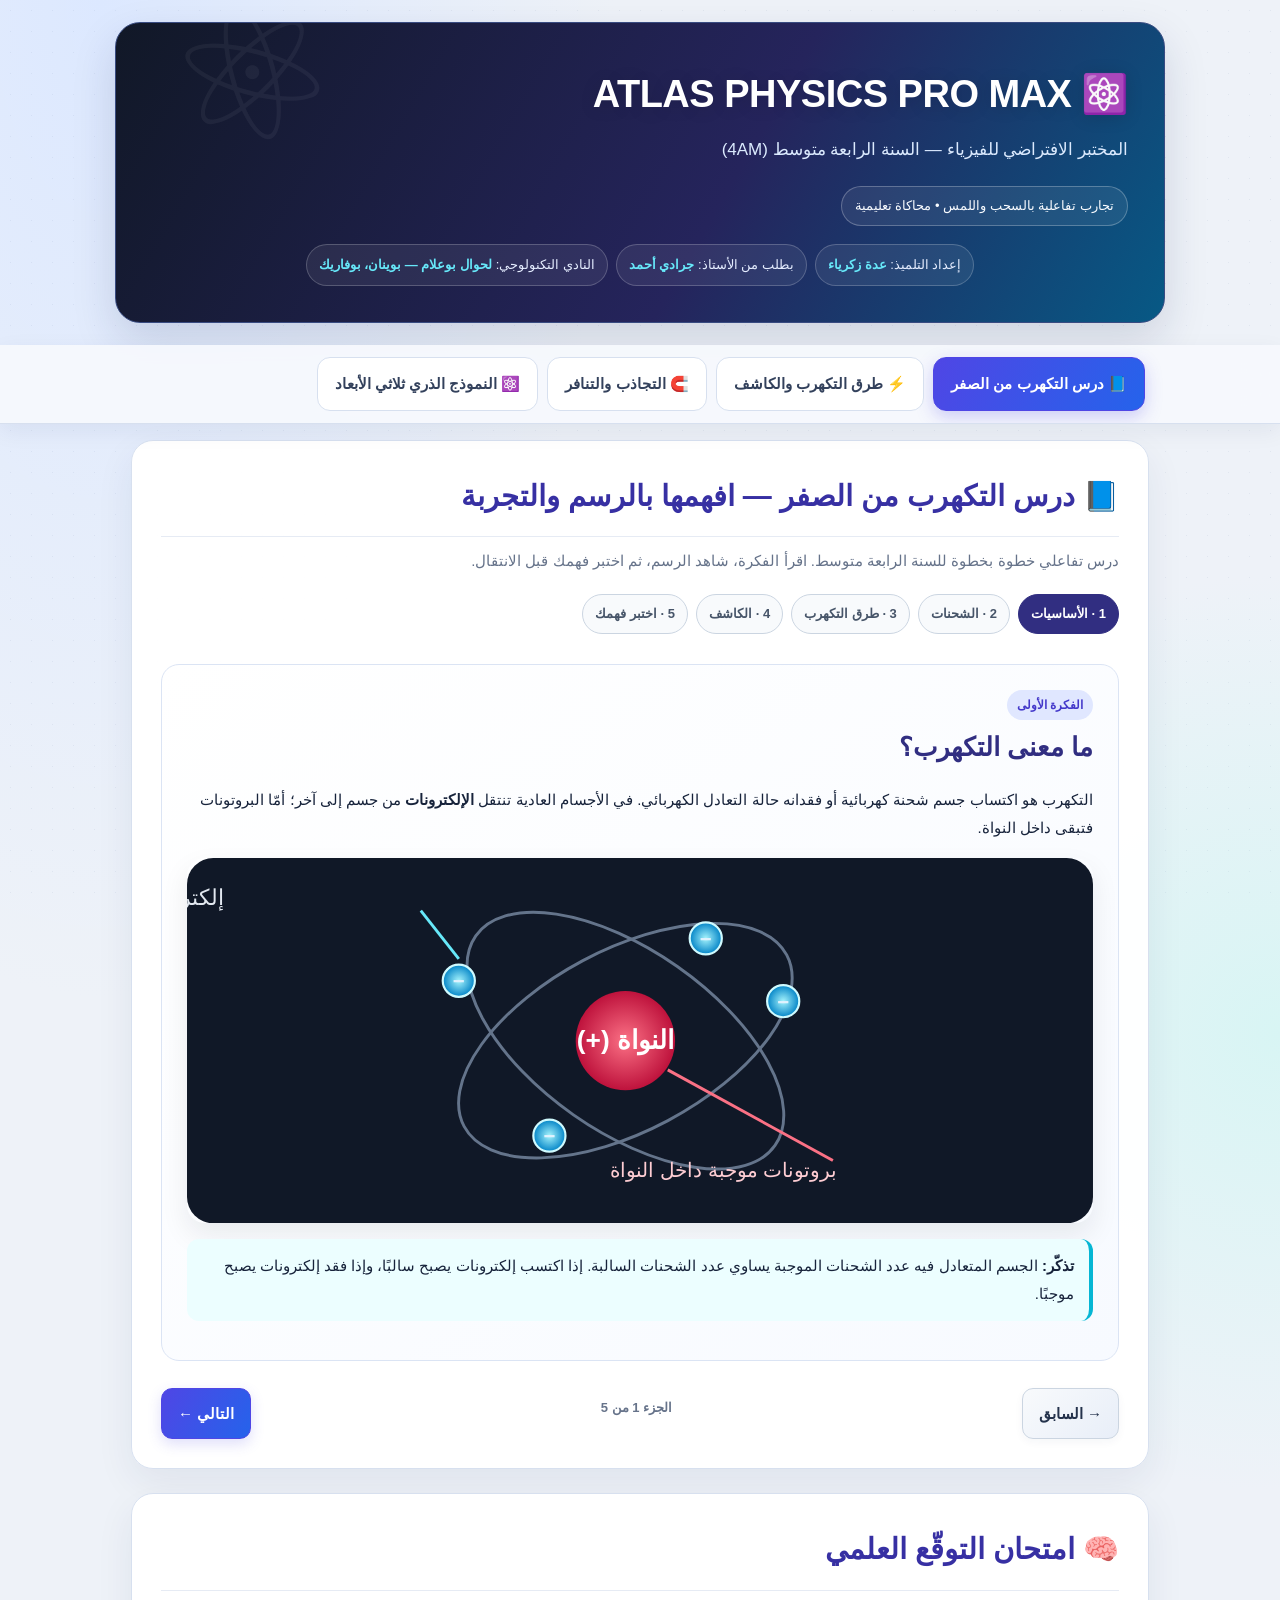
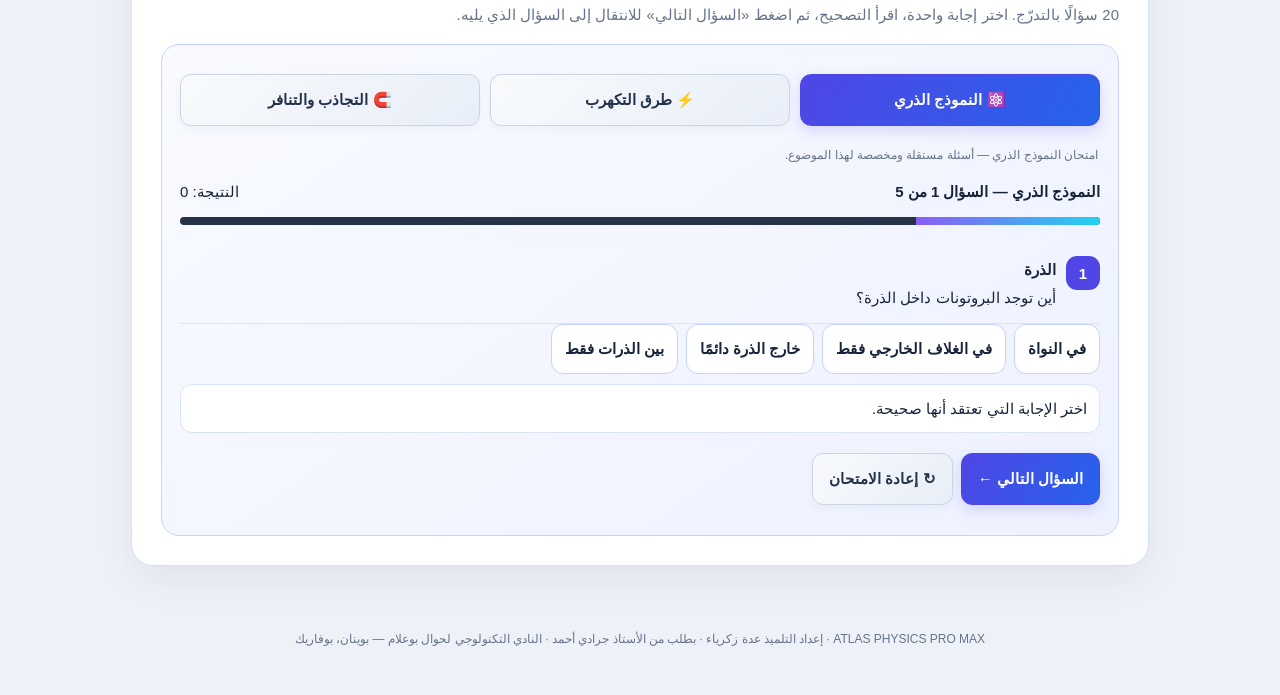
==== commit 449c3134: "Rename atlas_physics_pro_max_ultra_fixed.html to index.html" ====
--- a/index.html
+++ b/index.html
@@ -1,449 +1,199 @@
-
-<!DOCTYPE html>
+<!doctype html>
 <html lang="ar" dir="rtl">
 <head>
-  <meta charset="UTF-8">
-  <meta name="viewport" content="width=device-width, initial-scale=1.0">
-  <meta name="theme-color" content="#0f172a">
-  <meta name="description" content="ATLAS PHYSICS PRO MAX — مختبر الفيزياء التفاعلي للسنة الرابعة متوسط في الجزائر.">
-  <title>ATLAS PHYSICS PRO MAX | مختبر الفيزياء</title>
-  <link rel="stylesheet" href="styles.css">
+<meta charset="utf-8"><meta name="viewport" content="width=device-width,initial-scale=1,maximum-scale=1,user-scalable=no">
+<meta name="theme-color" content="#111827"><title>ATLAS PHYSICS PRO MAX — مختبر الفيزياء</title>
+<style>
+ :root{color-scheme:light;--bg:#eef2f8;--panel:#ffffff;--panel2:#f5f8ff;--line:#d7e0ef;--txt:#17233b;--muted:#66738a;--blue:#4f46e5;--cyan:#06b6d4;--gold:#f59e0b;--pink:#f43f5e;--green:#10b981;--shadow:0 14px 38px #17255412}
+*{box-sizing:border-box}html{scroll-behavior:smooth;scroll-padding-top:90px}
+body{margin:0;background:radial-gradient(ellipse at 8% 0%,#dce8ff 0,transparent 32rem),radial-gradient(ellipse at 100% 45%,#d8f5f4 0,transparent 29rem),var(--bg);color:var(--txt);font:15px/1.85 Tahoma,Arial,sans-serif;min-height:100vh}
+body:before{content:"";position:fixed;inset:0;pointer-events:none;z-index:-1;background-image:radial-gradient(#6076a018 .7px,transparent .7px);background-size:21px 21px}
+button,select{font:inherit}button{cursor:pointer;color:inherit;transition:transform .18s ease,filter .18s ease,background .18s ease}button:hover{filter:brightness(1.04)}button:active{transform:scale(.985)}button:focus-visible,select:focus-visible{outline:3px solid var(--cyan);outline-offset:3px}
+header{position:relative;isolation:isolate;overflow:hidden;margin:22px auto;padding:clamp(22px,4vw,36px);width:min(1050px,calc(100% - 28px));background:linear-gradient(120deg,#111827,#25245c 58%,#075985);border:1px solid #384b81;border-radius:25px;box-shadow:0 18px 44px #17255425;color:#f8fbff}
+header:after{content:"⚛";position:absolute;z-index:-1;left:5%;top:-43px;font-size:190px;line-height:1;color:#ffffff0d;transform:rotate(-15deg)}
+h1{font-size:clamp(25px,4.8vw,38px);letter-spacing:-.5px;margin:0;color:#ffffff;text-shadow:0 2px 18px #0002}
+header p{margin:5px 0;color:#dbeafe;font-size:clamp(14px,2vw,17px)}
+.tag{display:inline-flex;align-items:center;gap:8px;margin-top:15px;padding:7px 13px;background:#ffffff12;border:1px solid #ffffff40;border-radius:999px;color:#f8fbff;font-size:13px}
+.tabs{position:sticky;top:0;z-index:5;display:flex;gap:9px;overflow-x:auto;padding:12px max(14px,calc((100% - 1010px)/2));background:#f7f9fdeb;backdrop-filter:blur(16px);border-bottom:1px solid #d7e0ef;box-shadow:0 7px 22px #17255410;scrollbar-width:thin}
+.tabs button{flex:0 0 auto;padding:12px 17px;background:#fff;border:1px solid #d7e0ef;border-radius:13px;color:#33415c;font-weight:bold;white-space:nowrap}
+.tabs button.active{background:linear-gradient(120deg,#4f46e5,#2563eb);border-color:#4f46e5;color:white;box-shadow:0 6px 17px #4f46e540}
+main{width:min(1050px,100%);padding:16px;margin:auto}
+.panel{position:relative;background:rgba(255,255,255,.97);border:1px solid var(--line);border-radius:22px;padding:clamp(17px,3.3vw,29px);margin-bottom:24px;box-shadow:var(--shadow)}
+.panel h2{display:flex;align-items:center;gap:10px;margin:0 0 18px;padding-bottom:13px;border-bottom:1px solid #e6ebf4;font-size:clamp(21px,4vw,29px);color:#3730a3}
+.lab{display:none}.lab.active{display:block;animation:rise .25s ease-out}
+@keyframes rise{from{opacity:.45;transform:translateY(6px)}to{opacity:1;transform:translateY(0)}}
+.field{display:block;margin:15px 0}.field span{display:block;font-weight:bold;margin-bottom:7px;color:#33415c}
+.field select{width:100%;padding:13px 14px;background:#fbfdff;color:#17233b;border:1px solid #cbd5e1;border-radius:12px;box-shadow:inset 0 1px #fff;min-height:49px}
+.message{padding:14px 16px;margin-top:14px;border:1px solid #bfdbfe;border-radius:14px;background:linear-gradient(135deg,#eff6ff,#ecfeff);box-shadow:inset 4px 0 #06b6d4}
+.muted{color:var(--muted)}
+.btn{border:1px solid #cbd5e1;background:linear-gradient(135deg,#f8fafc,#e8eef8);color:#24324b;border-radius:11px;padding:11px 16px;font-weight:bold;margin-top:11px;box-shadow:0 3px 8px #1725540b}
+.btn.primary{background:linear-gradient(120deg,#4f46e5,#2563eb);color:white;border-color:#4f46e5;box-shadow:0 5px 14px #4f46e52e}
+.stage{position:relative;margin-top:20px;padding:7px;background:#0b1224;border:1px solid #26365e;border-radius:18px;overflow:hidden;box-shadow:inset 0 0 30px #0004,0 12px 24px #17255418}
+.stage:before{content:"";position:absolute;inset:0;pointer-events:none;border-radius:inherit;box-shadow:inset 0 1px #ffffff16}
+.stage svg{width:100%;height:auto;display:block;touch-action:none;user-select:none;border-radius:12px}
+.drag{cursor:grab;touch-action:none}.drag:active{cursor:grabbing}
+.split{display:grid;grid-template-columns:1fr 1fr;gap:14px;align-items:stretch}
+.atomfacts{padding:17px;border:1px solid #c7d2fe;background:linear-gradient(145deg,#f5f7ff,#ecfeff);border-radius:15px}
+.atomfacts h3{margin-top:0;color:#3730a3;font-size:19px}
+.small{font-size:12px;color:#66738a;margin:12px 2px}
+#chargeMsg,#forceMsg{font-weight:600}
+#chargeStatus{font-weight:bold}
+#atomToggle{margin-left:6px}
+.wow-grid{display:grid;grid-template-columns:1.05fr .95fr;gap:16px}.wow-card{border:1px solid #c7d2fe;border-radius:18px;padding:18px;background:linear-gradient(145deg,#f8faff,#eef2ff)}.wow-card h3{margin:0 0 8px;color:#3730a3}.mission{display:flex;gap:10px;align-items:flex-start;padding:11px 0;border-bottom:1px solid #dbe4f4}.mission:last-child{border-bottom:0}.mission .num{display:grid;place-items:center;min-width:34px;height:34px;border-radius:11px;background:#4f46e5;color:white;font-weight:bold}.answer-row{display:flex;gap:8px;flex-wrap:wrap}.answer-row button{border:1px solid #c7d2fe;background:white;border-radius:12px;padding:10px 13px;font-weight:bold}.answer-row button:hover{background:#eef2ff}.feedback{min-height:48px;margin-top:10px;padding:10px 12px;border-radius:12px;background:#fff;border:1px solid #dbe4f4}.log-list{padding:0;list-style:none;margin:12px 0}.log-list li{padding:9px 0;border-bottom:1px dashed #cbd5e1;font-size:13px}.log-list li:last-child{border:0}.log-empty{padding:16px;border:1px dashed #cbd5e1;border-radius:12px;color:var(--muted);text-align:center}.wow-actions{display:flex;gap:8px;flex-wrap:wrap}.wow-actions .btn{margin-top:4px}@media(max-width:700px){.wow-grid{grid-template-columns:1fr}}
+.charge-lab-wrap{margin-top:16px;border:1px solid #c7d2fe;border-radius:20px;padding:10px;background:linear-gradient(145deg,#f8fafc,#eef2ff);box-shadow:0 12px 30px #17255412}.charge-lab-top{display:flex;align-items:center;gap:9px;padding:7px 8px 12px;color:#312e81;font-weight:bold;font-size:13px}.charge-lab-top span:last-child{margin-right:auto;padding:4px 10px;border-radius:999px;background:#e0e7ff;color:#4338ca}.live-dot{width:8px;height:8px;border-radius:50%;background:#10b981;box-shadow:0 0 0 4px #10b98120;animation:livePulse 1.8s infinite}@keyframes livePulse{50%{box-shadow:0 0 0 7px #10b98108}}.charge-stage{margin-top:0;background:#101827;border-color:#344568;box-shadow:inset 0 0 35px #02061780,0 12px 24px #17255420}.charge-stage svg{max-height:min(62vh,460px)}.charge-legend{display:flex;gap:12px 18px;flex-wrap:wrap;padding:10px 6px 3px;font-size:12px;color:#475569}.charge-legend span{display:inline-flex;align-items:center;gap:6px}.legend-dot{display:inline-block;width:9px;height:9px;border-radius:50%}.legend-dot.negative{background:#38bdf8;box-shadow:0 0 8px #38bdf8}.legend-dot.positive{background:#fb7185;box-shadow:0 0 8px #fb7185}.charge-stage .drag{cursor:grab;touch-action:none}.charge-stage .drag:active{cursor:grabbing}@media(max-width:520px){.charge-stage{padding:3px}.charge-stage svg{max-height:none}.charge-legend{font-size:11px;gap:8px 12px}}
+
+.lesson-intro{color:var(--muted);margin-top:-8px}.lesson-road{display:flex;gap:8px;overflow-x:auto;padding:4px 0 15px;margin-bottom:15px}.road-step{flex:0 0 auto;border:1px solid #cbd5e1;border-radius:999px;padding:7px 12px;background:#f8fafc;color:#475569;font-size:13px;font-weight:bold}.road-step.active{background:#312e81;color:#fff;border-color:#312e81}.lesson-page{display:none}.lesson-page.active{display:block;animation:rise .22s ease}.lesson-card{border:1px solid #dbe4f4;background:linear-gradient(145deg,#fff,#f7faff);border-radius:18px;padding:clamp(15px,3vw,25px)}.lesson-card h3{font-size:clamp(20px,3.5vw,26px);margin:3px 0 8px;color:#312e81}.lesson-kicker{display:inline-block;border-radius:999px;padding:4px 10px;background:#e0e7ff;color:#4338ca;font-weight:bold;font-size:12px}.lesson-diagram{margin:16px 0;border-radius:18px;overflow:hidden;box-shadow:0 12px 28px #0f172a14}.lesson-diagram svg,.lesson-method svg{width:100%;height:auto;display:block}.lesson-note{padding:13px 15px;border-right:4px solid #06b6d4;background:#ecfeff;border-radius:12px;margin:14px 0}.lesson-grid{display:grid;grid-template-columns:repeat(3,minmax(0,1fr));gap:10px}.lesson-grid>div{padding:13px;border:1px solid #dbe4f4;background:#fff;border-radius:12px}.lesson-grid p{margin:4px 0 0;color:var(--muted);font-size:13px}.lesson-method{display:flex;gap:13px;align-items:flex-start;margin:15px 0;padding:14px;border:1px solid #dbe4f4;border-radius:15px;background:#fff}.method-number{display:grid;place-items:center;flex:0 0 34px;height:34px;border-radius:11px;background:#4f46e5;color:white;font-weight:bold}.lesson-method h4{margin:0 0 5px;color:#312e81;font-size:17px}.lesson-method p{margin:0 0 10px}.lesson-controls{display:flex;align-items:center;justify-content:space-between;gap:10px;margin-top:16px}.lesson-controls span{font-size:13px;font-weight:bold;color:var(--muted)}.mini-quiz{margin-top:15px;padding:16px;border:1px solid #c7d2fe;background:#f8faff;border-radius:15px}.mini-quiz .answer-row{margin-top:12px}.mini-quiz .answer-row button:disabled{cursor:default}.lesson-score{margin-top:10px;font-weight:bold;color:#3730a3}@media(max-width:600px){.lesson-grid{grid-template-columns:1fr}.lesson-method{padding:10px;gap:9px}.lesson-card{padding:13px}.lesson-controls .btn{padding:9px 12px}}
+
+footer{max-width:1000px;margin:0 auto;text-align:center;color:#66738a;padding:22px 10px 45px;font-size:12px}
+.credits{display:flex;flex-wrap:wrap;justify-content:center;gap:8px;margin-top:18px}.credits span{display:inline-block;padding:8px 12px;border:1px solid #ffffff35;border-radius:999px;background:#ffffff12;color:#e5edff;font-size:13px}.credits b{color:#67e8f9}
+::selection{background:#4f46e5;color:white}
+@media(prefers-reduced-motion:reduce){*,*:before,*:after{scroll-behavior:auto!important;animation:none!important;transition:none!important}}
+</style>
 </head>
 <body>
+<header><h1>⚛️ ATLAS PHYSICS PRO MAX</h1><p>المختبر الافتراضي للفيزياء — السنة الرابعة متوسط (4AM)</p><div class="tag">تجارب تفاعلية بالسحب واللمس • محاكاة تعليمية</div><div class="credits"><span>إعداد التلميذ: <b>عدة زكرياء</b></span><span>بطلب من الأستاذ: <b>جرادي أحمد</b></span><span>النادي التكنولوجي: <b>لحوال بوعلام — بوينان، بوفاريك</b></span></div></header>
+<nav class="tabs">
+<button class="active" data-show="lesson">📘 درس التكهرب من الصفر</button><button data-show="charge">⚡ طرق التكهرب والكاشف</button><button data-show="forces">🧲 التجاذب والتنافر</button><button data-show="atom">⚛️ النموذج الذري ثلاثي الأبعاد</button>
+</nav>
+<main>
+<section class="panel lab active" id="lesson">
+<h2>📘 درس التكهرب من الصفر — افهمها بالرسم والتجربة</h2>
+<p class="lesson-intro">درس تفاعلي خطوة بخطوة للسنة الرابعة متوسط. اقرأ الفكرة، شاهد الرسم، ثم اختبر فهمك قبل الانتقال.</p>
+<div class="lesson-road"><span class="road-step active" data-step="0">1 · الأساسيات</span><span class="road-step" data-step="1">2 · الشحنات</span><span class="road-step" data-step="2">3 · طرق التكهرب</span><span class="road-step" data-step="3">4 · الكاشف</span><span class="road-step" data-step="4">5 · اختبر فهمك</span></div>
+<div class="lesson-page active" data-page="0"><div class="lesson-card"><span class="lesson-kicker">الفكرة الأولى</span><h3>ما معنى التكهرب؟</h3><p>التكهرب هو اكتساب جسم شحنة كهربائية أو فقدانه حالة التعادل الكهربائي. في الأجسام العادية تنتقل <b>الإلكترونات</b> من جسم إلى آخر؛ أمّا البروتونات فتبقى داخل النواة.</p><div class="lesson-diagram"><svg viewBox="0 0 620 250" role="img" aria-label="ذرة تتكون من نواة موجبة وإلكترونات سالبة"><defs><radialGradient id="lessonNuc"><stop stop-color="#fb7185"/><stop offset="1" stop-color="#be123c"/></radialGradient><radialGradient id="lessonEle"><stop stop-color="#a5f3fc"/><stop offset="1" stop-color="#0284c7"/></radialGradient></defs><rect width="620" height="250" rx="18" fill="#101827"/><ellipse cx="300" cy="125" rx="125" ry="62" fill="none" stroke="#64748b" stroke-width="2" transform="rotate(-28 300 125)"/><ellipse cx="300" cy="125" rx="125" ry="62" fill="none" stroke="#64748b" stroke-width="2" transform="rotate(35 300 125)"/><circle cx="300" cy="125" r="34" fill="url(#lessonNuc)"/><text x="300" y="131" fill="white" text-anchor="middle" font-size="18" font-weight="bold">النواة (+)</text><g fill="url(#lessonEle)" stroke="#cffafe" stroke-width="1.5"><circle cx="186" cy="84" r="11"/><circle cx="408" cy="98" r="11"/><circle cx="248" cy="190" r="11"/><circle cx="355" cy="55" r="11"/></g><g fill="#e0f2fe" font-size="14" font-weight="bold" text-anchor="middle"><text x="186" y="89">−</text><text x="408" y="103">−</text><text x="248" y="195">−</text><text x="355" y="60">−</text></g><text x="25" y="32" fill="#e2e8f0" font-size="15">إلكترونات سالبة</text><path d="M160 36L186 69" stroke="#67e8f9" stroke-width="2"/><text x="445" y="218" fill="#fecdd3" font-size="14">بروتونات موجبة داخل النواة</text><path d="M442 207L329 145" stroke="#fb7185" stroke-width="2"/></svg></div><div class="lesson-note"><b>تذكّر:</b> الجسم المتعادل فيه عدد الشحنات الموجبة يساوي عدد الشحنات السالبة. إذا اكتسب إلكترونات يصبح سالبًا، وإذا فقد إلكترونات يصبح موجبًا.</div></div></div>
+<div class="lesson-page" data-page="1"><div class="lesson-card"><span class="lesson-kicker">الفكرة الثانية</span><h3>الشحنات الكهربائية وقانونها</h3><p>لدينا نوعان من الشحنات: موجبة (+) وسالبة (−). <b>الشحنات المتماثلة تتنافر، والشحنات المختلفة تتجاذب.</b></p><div class="lesson-diagram"><svg viewBox="0 0 620 230" role="img" aria-label="رسم يوضح التجاذب والتنافر"><rect width="620" height="230" rx="18" fill="#101827"/><g font-size="27" font-weight="bold" text-anchor="middle"><circle cx="115" cy="83" r="38" fill="#0e7490" stroke="#67e8f9" stroke-width="3"/><text x="115" y="93" fill="white">−</text><circle cx="260" cy="83" r="38" fill="#0e7490" stroke="#67e8f9" stroke-width="3"/><text x="260" y="93" fill="white">−</text><circle cx="395" cy="83" r="38" fill="#9f1239" stroke="#fda4af" stroke-width="3"/><text x="395" y="93" fill="white">+</text><circle cx="530" cy="83" r="38" fill="#0e7490" stroke="#67e8f9" stroke-width="3"/><text x="530" y="93" fill="white">−</text></g><path d="M157 83H185 M179 76L185 83L179 90 M218 83H190 M196 76L190 83L196 90" stroke="#fbbf24" stroke-width="3" fill="none"/><path d="M438 83H480 M472 76L480 83L472 90" stroke="#34d399" stroke-width="3" fill="none"/><text x="188" y="155" fill="#fde68a" font-size="16" text-anchor="middle">تنافر (− مع −)</text><text x="462" y="155" fill="#6ee7b7" font-size="16" text-anchor="middle">تجاذب (+ مع −)</text><text x="310" y="204" fill="#cbd5e1" font-size="13" text-anchor="middle">القوة الكهربائية قد تؤثر عن بُعد دون تلامس</text></svg></div><div class="lesson-grid"><div><b>الجسم السالب</b><p>اكتسب إلكترونات إضافية.</p></div><div><b>الجسم الموجب</b><p>فقد بعض الإلكترونات.</p></div><div><b>الجسم المتعادل</b><p>الشحنات الموجبة والسالبة متوازنة.</p></div></div></div></div>
+<div class="lesson-page" data-page="2"><div class="lesson-card"><span class="lesson-kicker">الفكرة الثالثة</span><h3>طرق التكهرب الثلاث</h3><div class="lesson-method"><div class="method-number">1</div><div><h4>التكهرب بالدلك</h4><p>عند دلك مادتين مختلفتين، قد تنتقل إلكترونات من إحداهما إلى الأخرى، فيصبح جسم سالبًا والآخر موجبًا.</p><svg viewBox="0 0 560 150" role="img" aria-label="دلك قضيب بالصوف وانتقال الإلكترونات"><rect width="560" height="150" rx="14" fill="#101827"/><rect x="55" y="47" width="185" height="33" rx="8" fill="#0e7490" stroke="#67e8f9" stroke-width="2"/><text x="147" y="68" fill="white" text-anchor="middle" font-size="14">قضيب إيبونيت</text><path d="M250 62H320 M310 53L320 62L310 71" fill="none" stroke="#fbbf24" stroke-width="3"/><g fill="#67e8f9"><circle cx="270" cy="43" r="6"/><circle cx="289" cy="81" r="6"/><circle cx="305" cy="43" r="6"/></g><path d="M350 35L475 35L495 91L370 91Z" fill="#7c3aed" stroke="#c4b5fd" stroke-width="2"/><text x="422" y="65" fill="white" text-anchor="middle" font-size="14">الصوف</text><text x="147" y="113" fill="#a5f3fc" text-anchor="middle" font-size="13">يكتسب إلكترونات (−)</text><text x="422" y="113" fill="#fecdd3" text-anchor="middle" font-size="13">يفقد إلكترونات (+) في هذا المثال</text></svg></div></div><div class="lesson-method"><div class="method-number">2</div><div><h4>التكهرب باللمس</h4><p>يلامس جسم مشحون جسمًا ناقلًا؛ فتنتقل الشحنات بينهما. قد يصبح الجسم الثاني مشحونًا من النوع نفسه في المثال المدرسي المعتاد.</p><svg viewBox="0 0 560 135" role="img" aria-label="قضيب مشحون يلامس كرة ناقلة"><rect width="560" height="135" rx="14" fill="#101827"/><rect x="65" y="48" width="170" height="32" rx="7" fill="#0e7490" stroke="#67e8f9" stroke-width="2"/><text x="150" y="69" fill="white" font-size="14" text-anchor="middle">قضيب سالب</text><path d="M240 64H300 M291 55L300 64L291 73" fill="none" stroke="#fbbf24" stroke-width="3"/><circle cx="360" cy="64" r="34" fill="#94a3b8" stroke="#e2e8f0" stroke-width="3"/><text x="360" y="71" fill="#111827" text-anchor="middle" font-size="21">− −</text><text x="280" y="117" fill="#cbd5e1" text-anchor="middle" font-size="13">يحدث انتقال للشحنة عند التلامس</text></svg></div></div><div class="lesson-method"><div class="method-number">3</div><div><h4>التكهرب بالتأثير (دون لمس)</h4><p>نقرّب جسمًا مشحونًا من ناقل متعادل دون ملامسته، فتُعادُّ توزّع الشحنات داخله. قد يحدث فصل للشحنات مع بقاء الجسم ككل متعادلًا ما لم تتوفر شروط أخرى.</p><svg viewBox="0 0 560 140" role="img" aria-label="قضيب سالب يسبب فصل الشحنات في كرة ناقلة"><rect width="560" height="140" rx="14" fill="#101827"/><rect x="42" y="51" width="155" height="32" rx="7" fill="#0e7490" stroke="#67e8f9" stroke-width="2"/><text x="119" y="72" fill="white" text-anchor="middle" font-size="14">قضيب سالب (−)</text><path d="M207 67H252" stroke="#fbbf24" stroke-width="2" stroke-dasharray="4 5"/><circle cx="337" cy="67" r="49" fill="#334155" stroke="#cbd5e1" stroke-width="2"/><g font-size="19" font-weight="bold" text-anchor="middle"><text x="302" y="73" fill="#fda4af">+</text><text x="319" y="48" fill="#fda4af">+</text><text x="322" y="90" fill="#fda4af">+</text><text x="365" y="73" fill="#67e8f9">−</text><text x="382" y="48" fill="#67e8f9">−</text><text x="379" y="92" fill="#67e8f9">−</text></g><text x="460" y="36" fill="#cbd5e1" text-anchor="middle" font-size="12">دون لمس</text><text x="337" y="132" fill="#cbd5e1" text-anchor="middle" font-size="12">إعادة توزيع الشحنات</text></svg></div></div><div class="lesson-note"><b>فرق مهم في الامتحان:</b> الدلك يتضمن احتكاكًا وانتقال إلكترونات بين مادتين؛ اللمس يتطلب تلامسًا؛ التأثير يحدث دون تلامس مباشر.</div></div></div>
+<div class="lesson-page" data-page="3"><div class="lesson-card"><span class="lesson-kicker">الفكرة الرابعة</span><h3>كيف يعمل الكاشف الكهربائي؟</h3><p>يتكوّن الكاشف المدرسي من قرص معدني وساق ناقلة وورقتين رقيقتين. عندما تصل شحنات متماثلة إلى الورقتين تتنافران، فتتباعدان. وعند تقريب قضيب مشحون دون لمس، قد تنفرج الورقتان بسبب إعادة توزيع الشحنات بالتأثير.</p><div class="lesson-diagram"><svg viewBox="0 0 620 300" role="img" aria-label="رسم للكاشف الكهربائي وأجزائه"><rect width="620" height="300" rx="18" fill="#101827"/><path d="M240 249H380L400 266H220Z" fill="#64748b"/><rect x="292" y="105" width="36" height="145" rx="6" fill="#cbd5e1" stroke="#f8fafc" stroke-width="2"/><ellipse cx="310" cy="100" rx="100" ry="28" fill="#94a3b8" stroke="#e2e8f0" stroke-width="3"/><ellipse cx="310" cy="95" rx="72" ry="15" fill="#e2e8f0"/><path d="M310 245L270 190 M310 245L350 190" stroke="#fbbf24" stroke-width="9" stroke-linecap="round"/><path d="M310 245L280 204 M310 245L340 204" stroke="#fff7ad" stroke-width="2"/><g fill="#e2e8f0" font-size="15"><text x="420" y="76">القرص المعدني</text><path d="M410 81L382 95" stroke="#e2e8f0" stroke-width="1.5"/><text x="420" y="152">الساق الناقلة</text><path d="M410 155L328 155" stroke="#e2e8f0" stroke-width="1.5"/><text x="50" y="205">الورقتان</text><path d="M130 201L265 200" stroke="#e2e8f0" stroke-width="1.5"/><text x="310" y="285" fill="#cbd5e1" text-anchor="middle" font-size="13">انفراج الورقتين يدل على وجود تأثير كهربائي</text></g></svg></div><div class="lesson-note"><b>ملاحظة:</b> انفراج الورقتين دليل على وجود تأثير كهربائي، لكنه لا يحدد وحده نوع الشحنة دون تجربة مقارنة مناسبة.</div><button class="btn primary" type="button" id="lessonTryLab">🧪 انتقل إلى المختبر وجرّب بنفسك</button></div></div>
+<div class="lesson-page" data-page="4"><div class="lesson-card"><span class="lesson-kicker">تأكد من الفهم</span><h3>اختبار سريع بعد الدرس</h3><p>اختر الإجابة الصحيحة. ستظهر لك ملاحظة توضيحية بعد الاختيار.</p><div class="mini-quiz" id="lessonQuiz"><b id="lessonQuizQ">1. ما الجسيم الذي ينتقل عادةً عند التكهرب بالدلك؟</b><div class="answer-row" id="lessonQuizAnswers"><button data-c="1">الإلكترونات</button><button data-c="0">البروتونات</button><button data-c="0">النواة كاملة</button></div><div class="feedback" id="lessonQuizFeedback" aria-live="polite">اختر إجابة للمتابعة.</div><div class="wow-actions"><button class="btn primary" id="lessonQuizNext" disabled>السؤال التالي</button><button class="btn" id="lessonQuizRestart">إعادة الاختبار</button></div><div class="lesson-score" id="lessonQuizScore"></div></div></div></div>
+<div class="lesson-controls"><button class="btn" id="lessonPrev" disabled>→ السابق</button><span id="lessonCount">الجزء 1 من 5</span><button class="btn primary" id="lessonNext">التالي ←</button></div>
+</section>
 
-  <div class="app-shell">
+<section class="panel lab" id="charge">
+<h2>⚡ طرق التكهرب والكاشف الكهربائي</h2>
+<label class="field"><span>نوع القضيب</span><select id="rodType"><option value="-">إيبونيت — سالب (−)</option><option value="+">زجاج — موجب (+)</option><option value="0">قضيب متعادل</option></select></label>
+<label class="field"><span>طريقة التكهرب</span><select id="method"><option value="rub">1. التكهرب بالدلك</option><option value="touch">2. التكهرب باللمس</option><option value="induce">3. التكهرب بالتأثير</option></select></label>
+<div class="message" id="chargeMsg" aria-live="polite">اسحب القضيب بإصبعك نحو الكاشف. اختر طريقة التكهرب أولًا.</div>
+<div class="message muted" id="chargeHint">الدلك: اسحب القضيب فوق قطعة الصوف عدة مرات، ثم قرّبه من الكاشف.</div>
+<button class="btn" id="resetCharge">↻ إعادة التجربة وتفريغ الكاشف</button>
+<div class="charge-lab-wrap"><div class="charge-lab-top"><span>المختبر ثلاثي الأبعاد</span><span class="live-dot"></span><span id="chargeModeBadge">وضع الدلك</span></div><div class="stage charge-stage"><svg id="chargeSvg" viewBox="0 0 600 390" aria-label="محاكاة ثلاثية الأبعاد لطرق التكهرب والكاشف الكهربائي" role="img">
+<defs><linearGradient id="chargeBg" x1="0" y1="0" x2="1" y2="1"><stop offset="0" stop-color="#101a32"/><stop offset=".55" stop-color="#182a45"/><stop offset="1" stop-color="#101827"/></linearGradient><linearGradient id="rodEbonite3d" x1="0" y1="0" x2="1" y2="1"><stop offset="0" stop-color="#67e8f9"/><stop offset=".25" stop-color="#155e75"/><stop offset=".65" stop-color="#164e63"/><stop offset="1" stop-color="#082f49"/></linearGradient><linearGradient id="rodGlass3d" x1="0" y1="0" x2="1" y2="1"><stop offset="0" stop-color="#fda4af"/><stop offset=".35" stop-color="#be123c"/><stop offset="1" stop-color="#4c0519"/></linearGradient><linearGradient id="rodBody3d" x1="0" y1="0" x2="0" y2="1"><stop offset="0" stop-color="#f8fafc"/><stop offset=".5" stop-color="#64748b"/><stop offset="1" stop-color="#0f172a"/></linearGradient><linearGradient id="metal3d" x1="0" y1="0" x2="1" y2="1"><stop offset="0" stop-color="#f8fafc"/><stop offset=".25" stop-color="#94a3b8"/><stop offset=".5" stop-color="#e2e8f0"/><stop offset=".75" stop-color="#64748b"/><stop offset="1" stop-color="#cbd5e1"/></linearGradient><linearGradient id="cloth3d" x1="0" y1="0" x2="1" y2="1"><stop offset="0" stop-color="#a78bfa"/><stop offset=".5" stop-color="#6d28d9"/><stop offset="1" stop-color="#312e81"/></linearGradient><radialGradient id="chargeGlow"><stop offset="0" stop-color="#67e8f9" stop-opacity=".32"/><stop offset="1" stop-color="#67e8f9" stop-opacity="0"/></radialGradient><filter id="chargeShadow" x="-40%" y="-60%" width="180%" height="220%"><feGaussianBlur in="SourceAlpha" stdDeviation="5"/><feOffset dy="7"/><feComponentTransfer><feFuncA type="linear" slope=".45"/></feComponentTransfer><feMerge><feMergeNode/><feMergeNode in="SourceGraphic"/></feMerge></filter><pattern id="chargeGrid" width="30" height="30" patternUnits="userSpaceOnUse"><path d="M30 0H0V30" fill="none" stroke="#93c5fd" stroke-opacity=".08" stroke-width="1"/></pattern></defs>
+<rect width="600" height="390" rx="12" fill="url(#chargeBg)"/><rect width="600" height="390" rx="12" fill="url(#chargeGrid)"/><ellipse cx="420" cy="272" rx="120" ry="72" fill="url(#chargeGlow)"/><text x="300" y="27" text-anchor="middle" fill="#dbeafe" font-size="12">اسحب القضيب بإصبعك وجرّب طريقة التكهرب المختارة</text>
+<g id="clothPad" filter="url(#chargeShadow)"><path d="M28 206 L202 206 L222 222 L48 222Z" fill="#1e1b4b"/><path d="M28 177 L202 177 L222 222 L48 222Z" fill="url(#cloth3d)" stroke="#a78bfa" stroke-width="1.4"/><path d="M28 177 L48 222 M54 177 L74 222 M80 177 L100 222 M106 177 L126 222 M132 177 L152 222 M158 177 L178 222 M184 177 L204 222" stroke="#ddd6fe" stroke-opacity=".25" stroke-width="2"/><text x="124" y="199" fill="#fff" font-size="12" text-anchor="middle">قطعة الصوف / الحرير</text></g>
+<g id="rod" class="drag" transform="translate(42 95)" filter="url(#chargeShadow)"><path d="M6 8 L139 0 L151 10 L18 20Z" fill="#cbd5e1" opacity=".75"/><rect width="145" height="48" x="0" y="8" rx="8" fill="url(#rodEbonite3d)" stroke="#67e8f9" stroke-width="1.5"/><path d="M8 14 H137" stroke="#fff" stroke-opacity=".4" stroke-width="2"/><path d="M145 16 L151 10 L151 51 L145 56Z" fill="#0f172a"/><text id="rodText" x="72" y="37" text-anchor="middle" fill="#f8fafc" font-size="13" font-weight="bold">إيبونيت (−)</text><g id="rodMarks"></g><circle cx="72" cy="32" r="54" fill="none" stroke="#67e8f9" stroke-opacity=".12" stroke-width="1"/></g>
+<g filter="url(#chargeShadow)"><path d="M364 333 L476 333 L502 350 L338 350Z" fill="#0f172a"/><path d="M382 313 L458 313 L476 333 L364 333Z" fill="url(#metal3d)" stroke="#e2e8f0"/><path d="M407 167 L433 167 L433 315 L407 315Z" fill="url(#metal3d)" stroke="#e2e8f0"/><path d="M411 176 L416 176 L416 304 L411 304Z" fill="#fff" opacity=".65"/><path d="M350 211 Q420 181 490 211 L478 306 Q420 333 362 306Z" fill="#67e8f9" fill-opacity=".045" stroke="#93c5fd" stroke-opacity=".38" stroke-width="2"/><ellipse cx="420" cy="211" rx="70" ry="23" fill="#cbd5e1" fill-opacity=".08" stroke="#93c5fd" stroke-opacity=".55" stroke-width="2"/><ellipse cx="420" cy="211" rx="57" ry="15" fill="url(#metal3d)" stroke="#f8fafc" stroke-width="1.5"/><ellipse cx="420" cy="207" rx="40" ry="8" fill="#fff" opacity=".55"/></g>
+<circle cx="420" cy="211" r="4" fill="#f8fafc"/><path id="leafL" d="M420 215L416 278" stroke="#fbbf24" stroke-width="7" stroke-linecap="round"/><path id="leafR" d="M420 215L424 278" stroke="#fbbf24" stroke-width="7" stroke-linecap="round"/><path d="M420 215 L420 278" stroke="#fde68a" stroke-width="2" opacity=".7"/><text x="420" y="372" text-anchor="middle" fill="#dbeafe" font-size="13" font-weight="bold">الكاشف الكهربائي</text><text x="420" y="147" text-anchor="middle" fill="#cbd5e1" font-size="12">القرص المعدني</text><text id="chargeStatus" x="300" y="55" text-anchor="middle" fill="#6ee7b7" font-size="13" font-weight="bold">اسحب القضيب</text><g id="chargeParticles"></g>
+</svg></div><div class="charge-legend"><span><i class="legend-dot negative"></i> إلكترونات (−)</span><span><i class="legend-dot positive"></i> شحنة موجبة (+)</span><span>✦ حرّك القضيب لتلاحظ التأثير</span></div></div><p class="small">ملاحظة علمية: النموذج يشرح المبدأ المدرسي بصورة مبسطة، ولا يقيس شحنة حقيقية.</p>
+</section>
+<section class="panel lab" id="forces">
+<h2>🧲 التجاذب والتنافر بين الشحنات</h2>
+<div class="split">
+<label class="field"><span>شحنة القضيب الأول</span><select id="qa"><option value="-">سالب (−)</option><option value="+">موجب (+)</option></select></label>
+<label class="field"><span>شحنة القضيب الثاني</span><select id="qb"><option value="-">سالب (−)</option><option value="+">موجب (+)</option></select></label>
+</div>
+<div class="message" id="forceMsg" aria-live="polite">اسحب القضيبين حتى يتفاعلا. الشحنات المتماثلة تتنافر والمختلفة تتجاذب.</div>
+<button class="btn" id="resetForce">↻ إعادة الوضع الابتدائي</button>
+<div class="stage"><svg id="forceSvg" viewBox="0 0 600 350" aria-label="قضيبان مشحونان يتحركان بقوى كهربائية">
+<rect width="600" height="350" fill="#0b1224"/>
+<g id="bodyA" class="drag" transform="translate(50 155)"><rect width="140" height="46" fill="#17264a" stroke="#67e8f9" stroke-width="2"/><text id="textA" x="70" y="29" text-anchor="middle" fill="#f8fbff" font-size="15">قضيب سالب (−)</text><g id="marksA"></g></g>
+<g id="bodyB" class="drag" transform="translate(410 155)"><rect width="140" height="46" fill="#17264a" stroke="#67e8f9" stroke-width="2"/><text id="textB" x="70" y="29" text-anchor="middle" fill="#f8fbff" font-size="15">قضيب سالب (−)</text><g id="marksB"></g></g>
+<g id="forceFx"></g><text x="300" y="38" text-anchor="middle" fill="#c7d2fe" font-size="13">حرّك القضيبين بلمسة إصبعك</text>
+</svg></div><p class="small">بعد التقريب، حرّر القضيب لتشاهد استجابة الحركة. يمكنك سحب القضبان يدويًا في أي وقت.</p>
+</section>
+<section class="panel lab" id="atom">
+<h2>⚛️ النموذج الكوكبي للذرة — 3D</h2>
+<label class="field"><span>اختر الذرة</span><select id="atomSelect"><option value="H">الهيدروجين H — Z=1</option><option value="C">الكربون C — Z=6</option><option value="O" selected>الأكسجين O — Z=8</option><option value="Na">الصوديوم Na — Z=11</option><option value="Cl">الكلور Cl — Z=17</option><option value="Ca">الكالسيوم Ca — Z=20</option></select></label>
+<div class="split"><div class="atomfacts" id="atomFacts"></div><div><div class="message">يمكنك تدوير النموذج بسحب إصبعك فوقه. شغّل أو أوقف حركة الإلكترونات.</div><button class="btn primary" id="atomToggle">⏸ إيقاف الحركة</button><button class="btn" id="atomReset">↻ إعادة زاوية العرض</button></div></div>
+<div class="stage"><svg id="atomSvg" viewBox="0 0 600 420" aria-label="نموذج ذرة ثلاثي الأبعاد متحرك"><defs><radialGradient id="nucleusGrad"><stop offset="0" stop-color="#ffaaa5"/><stop offset="1" stop-color="#dc2626"/></radialGradient><radialGradient id="electronGrad"><stop offset="0" stop-color="#d9f6ff"/><stop offset="1" stop-color="#0ea5e9"/></radialGradient><filter id="glow"><feGaussianBlur stdDeviation="3" result="blur"/><feMerge><feMergeNode in="blur"/><feMergeNode in="SourceGraphic"/></feMerge></filter></defs><rect width="600" height="420" fill="#0b1224"/><g id="atomScene"></g></svg></div><p class="small">هذا نموذج ثلاثي الأبعاد بصري مبسط لطبقات الإلكترونات، وليس وصفًا كموميًا حرفيًا لمسارات الإلكترونات.</p>
+</section>
+<section class="panel" id="scientistLab">
+<h2>🧠 امتحان التوقّع العلمي</h2>
+<p class="muted" style="margin-top:-8px">20 سؤالًا بالتدرّج. اختر إجابة واحدة، اقرأ التصحيح، ثم اضغط «السؤال التالي» للانتقال إلى السؤال الذي يليه.</p>
+<div class="wow-card" id="examCard">
+<div class="exam-categories" id="examCategories" style="display:grid;grid-template-columns:repeat(auto-fit,minmax(150px,1fr));gap:10px;margin-bottom:18px">
+<button type="button" class="btn primary" data-exam-category="atom">⚛️ النموذج الذري</button>
+<button type="button" class="btn" data-exam-category="charging">⚡ طرق التكهرب</button>
+<button type="button" class="btn" data-exam-category="forces">🧲 التجاذب والتنافر</button>
+</div>
+<p class="small" id="examCategoryHint">اختر موضوع الامتحان، وستظهر أسئلة خاصة به فقط.</p>
+<div style="display:flex;justify-content:space-between;gap:12px;align-items:center;flex-wrap:wrap;margin-bottom:12px"><b id="examProgress">السؤال 1 من 20</b><span id="examScore">النتيجة: 0</span></div>
+<div style="height:8px;border-radius:99px;background:#263248;overflow:hidden;margin-bottom:20px"><div id="examBar" style="height:100%;width:5%;background:linear-gradient(90deg,#8b5cf6,#22d3ee);transition:width .25s"></div></div>
+<div class="mission"><span class="num" id="examNumber">1</span><div><b id="examTopic">الشحنات الكهربائية</b><div id="examQuestion">ماذا يحدث عندما نقرّب قضيبين يحملان شحنتين متماثلتين؟</div></div></div>
+<div class="answer-row" id="examAnswers"></div>
+<div class="feedback" id="examFeedback" aria-live="polite">اختر الإجابة التي تعتقد أنها صحيحة.</div>
+<div class="wow-actions" style="margin-top:16px"><button class="btn primary" id="examNext" type="button" disabled>السؤال التالي ←</button><button class="btn" id="examRestart" type="button">↻ إعادة الامتحان</button></div>
+<div class="small" id="examFinish" aria-live="polite"></div>
+</div>
+</section>
+</main><footer>ATLAS PHYSICS PRO MAX · إعداد التلميذ عدة زكرياء · بطلب من الأستاذ جرادي أحمد · النادي التكنولوجي لحوال بوعلام — بوينان، بوفاريك</footer>
+<script>
+"use strict";
+const $=id=>document.getElementById(id),NS="http://www.w3.org/2000/svg";
+const mk=(tag,a={},txt)=>{const e=document.createElementNS(NS,tag);for(const [k,v] of Object.entries(a))e.setAttribute(k,v);if(txt!==undefined)e.textContent=txt;return e};
+document.querySelectorAll("[data-show]").forEach(b=>b.onclick=()=>{document.querySelectorAll("[data-show]").forEach(x=>x.classList.toggle("active",x===b));document.querySelectorAll(".lab").forEach(x=>x.classList.toggle("active",x.id===b.dataset.show));if(b.dataset.show==="atom")drawAtom()});
+function drag(svg,g,cb,lim={x1:5,x2:455,y1:50,y2:280}){let on=false,id=null,dx=0,dy=0;const read=()=>{let m=(g.getAttribute("transform")||"").match(/translate\(([-\d.]+)[ ,]+([-\d.]+)\)/);return m?{x:+m[1],y:+m[2]}:{x:0,y:0}};g.addEventListener("pointerdown",e=>{if(e.button!==undefined&&e.button!==0)return;e.preventDefault();const p=svg.createSVGPoint();p.x=e.clientX;p.y=e.clientY;const q=p.matrixTransform(svg.getScreenCTM().inverse()),r=read();on=true;id=e.pointerId;dx=q.x-r.x;dy=q.y-r.y;try{g.setPointerCapture(id)}catch{}});g.addEventListener("pointermove",e=>{if(!on||id!==e.pointerId)return;const p=svg.createSVGPoint();p.x=e.clientX;p.y=e.clientY;const q=p.matrixTransform(svg.getScreenCTM().inverse());g.setAttribute("transform",`translate(${Math.max(lim.x1,Math.min(lim.x2,q.x-dx))} ${Math.max(lim.y1,Math.min(lim.y2,q.y-dy))})`);cb(false)});const end=e=>{if(id!==e.pointerId)return;on=false;id=null;cb(true)};g.addEventListener("pointerup",end);g.addEventListener("pointercancel",end);return read}
+let rod={x:42,y:95},storedCharge=false,rubbed=false;
+function renderRod(){let t=$("rodType").value;$("rodText").textContent=t==="-"?"إيبونيت (−)":t==="+"?"زجاج (+)":"قضيب متعادل";const body=$("rod").querySelector("rect");if(body)body.setAttribute("fill",t==="-"?"url(#rodEbonite3d)":t==="+"?"url(#rodGlass3d)":"url(#rodBody3d)");const g=$("rodMarks");g.replaceChildren();if(t!=="0")for(let i=0;i<5;i++)g.append(mk("text",{x:16+i*26,y:1,fill:t==="-"?"#bae6fd":"#fecdd3","font-size":14,"font-weight":"bold"},t));const badge=$("chargeModeBadge");if(badge)badge.textContent=$("method").value==="rub"?"وضع الدلك":$("method").value==="touch"?"وضع اللمس":"وضع التأثير"}
+function updateCharge(){const t=$("rodType").value,m=$("method").value,cx=rod.x+72,cy=rod.y+24,d=Math.hypot(cx-420,cy-95),near=d<122,touch=d<48;let spread=0,msg="",status="جاهز للتجربة";if(t==="0"){msg="القضيب متعادل: لا يحمل شحنة صافية في هذا النموذج.";rubbed=false}else if(m==="rub"&&!rubbed){msg="اسحب القضيب فوق قطعة الصوف/الحرير في الرسم لتطبيق الدلك، ثم قرّبه من الكاشف."}else if(m==="rub"&&rubbed&&near){spread=18;msg="بعد الدلك أصبح القضيب مشحونًا؛ قربه من الكاشف ولاحظ انفراج الورقتين بالتأثير.";status="القضيب مشحون بالدلك"}else if(m==="rub"&&rubbed){msg="تم دلك القضيب. قرّبه من قرص الكاشف لملاحظة التأثير.";status="القضيب مشحون"}else if(m==="touch"&&touch&&t!=="0"){storedCharge=true;spread=25;msg="تكهرب باللمس: انتقلت شحنة إلى الكاشف فانفرجت الورقتان.";status="تلامس — الكاشف مشحون"}else if(m==="touch"&&storedCharge){spread=25;msg="احتفظ الكاشف بالشحنة بعد التلامس. أعد التجربة لتفريغه.";status="الكاشف مشحون"}else if(m==="induce"&&near&&t!=="0"){spread=19;msg="تكهرب بالتأثير: القضيب قريب دون ملامسة، فحدث فصل/إعادة توزيع للشحنات داخل الكاشف.";status="تأثير دون لمس"}else{msg=m==="touch"?"قرّب القضيب حتى يلامس القرص المعدني.":"قرّب القضيب من القرص دون لمسه."}
+if(m==="rub"&&rubbed&&near)spread=18;if(m!=="induce"&&!(m==="touch"&&storedCharge)&&!(m==="rub"&&rubbed&&near)&&!(m==="touch"&&touch))spread=0;
+const a=spread*Math.PI/180;$("leafL").setAttribute("d",`M420 220L${420-Math.sin(a)*56} ${220+Math.cos(a)*56}`);$("leafR").setAttribute("d",`M420 220L${420+Math.sin(a)*56} ${220+Math.cos(a)*56}`);$("chargeMsg").textContent=msg;$("chargeStatus").textContent=status;$("chargeHint").textContent=m==="rub"?"الدلك: اسحب القضيب فوق قطعة الصوف/الحرير في أسفل الرسم ثم قرّبه من الكاشف.":m==="touch"?"اللمس: اسحب القضيب حتى يلمس القرص المعدني للكاشف.":"التأثير: اسحب القضيب قرب القرص من دون لمسه."}
+const readRod=drag($("chargeSvg"),$("rod"),()=>{rod=readRod();if($("method").value==="rub"&&rod.x>10&&rod.x<200&&rod.y>130&&rod.y<220)rubbed=true;updateCharge()});rod=readRod();
+$("rodType").onchange=()=>{storedCharge=false;rubbed=false;renderRod();updateCharge()};$("method").onchange=()=>{storedCharge=false;rubbed=false;renderRod();updateCharge()};$("resetCharge").onclick=()=>{rod={x:42,y:95};storedCharge=false;rubbed=false;$("rod").setAttribute("transform","translate(42 95)");renderRod();updateCharge()};renderRod();updateCharge();
+let pa={x:50,y:155},pb={x:410,y:155},rafForce=0,lastT=0;
+function marks(id,v){const g=$(id);g.replaceChildren();const color=v==="-"?"#38bdf8":"#fb7185";for(let i=0;i<5;i++)g.append(mk("text",{x:16+i*26,y:-7,fill:color,"font-size":14},v))}
+function forceUpdate(){const a=$("qa").value,b=$("qb").value;$("textA").textContent=a==="-"?"قضيب سالب (−)":"قضيب موجب (+)";$("textB").textContent=b==="-"?"قضيب سالب (−)":"قضيب موجب (+)";marks("marksA",a);marks("marksB",b);const ax=pa.x+70,bx=pb.x+70,delta=bx-ax,gap=Math.abs(delta)-140;let m="اسحب القضيبين وقرّبهما. الشحنات المتشابهة تتنافر والمختلفة تتجاذب.";let color="#fbbf24";const fx=$("forceFx");fx.replaceChildren();if(gap<100){const same=a===b;m=same?"⚠️ تنافر: الشحنتان متماثلتان، فتتحركان مبتعدتين عن بعضهما.":"🧲 تجاذب: الشحنتان مختلفتان، فتتحركان نحو بعضهما حتى تتلامسا.";color=same?"#fb7185":"#34d399";fx.append(mk("text",{x:300,y:105,"text-anchor":"middle",fill:color,"font-size":17,"font-weight":"bold"},same?"← تنافر →":"→ تجاذب ←"))} $("forceMsg").textContent=m;$("forceMsg").style.color=color}
+function moveForce(){if(rafForce)return;let start=performance.now(),initialA={...pa},initialB={...pb};function step(now){const a=$("qa").value,b=$("qb").value,ax=pa.x+70,bx=pb.x+70,gap=bx-ax-140;if(Math.abs(gap)<100&&a===b){const direction=gap>=0?1:-1;pa.x=Math.max(5,Math.min(455,pa.x-direction*1.4));pb.x=Math.max(5,Math.min(455,pb.x+direction*1.4));$("bodyA").setAttribute("transform",`translate(${pa.x} ${pa.y})`);$("bodyB").setAttribute("transform",`translate(${pb.x} ${pb.y})`);forceUpdate()}else if(Math.abs(gap)<100&&a!==b){const mid=(ax+bx)/2;const targetA=mid-70,targetB=mid+70;pa.x+=(targetA-pa.x)*.06;pb.x+=(targetB-pb.x)*.06;$("bodyA").setAttribute("transform",`translate(${pa.x} ${pa.y})`);$("bodyB").setAttribute("transform",`translate(${pb.x} ${pb.y})`);forceUpdate()}if(now-start<1100)rafForce=requestAnimationFrame(step);else rafForce=0}rafForce=requestAnimationFrame(step)}
+const readPA=drag($("forceSvg"),$("bodyA"),end=>{pa=readPA();forceUpdate();if(end)moveForce()},{x1:5,x2:455,y1:55,y2:275}),readPB=drag($("forceSvg"),$("bodyB"),end=>{pb=readPB();forceUpdate();if(end)moveForce()},{x1:5,x2:455,y1:55,y2:275});pa=readPA();pb=readPB();$("qa").onchange=forceUpdate;$("qb").onchange=forceUpdate;$("resetForce").onclick=()=>{if(rafForce)cancelAnimationFrame(rafForce);rafForce=0;pa={x:50,y:155};pb={x:410,y:155};$("bodyA").setAttribute("transform","translate(50 155)");$("bodyB").setAttribute("transform","translate(410 155)");forceUpdate()};forceUpdate();
+const atoms={H:{name:"الهيدروجين",s:"H",z:1,shell:[1]},C:{name:"الكربون",s:"C",z:6,shell:[2,4]},O:{name:"الأكسجين",s:"O",z:8,shell:[2,6]},Na:{name:"الصوديوم",s:"Na",z:11,shell:[2,8,1]},Cl:{name:"الكلور",s:"Cl",z:17,shell:[2,8,7]},Ca:{name:"الكالسيوم",s:"Ca",z:20,shell:[2,8,8,2]}};
+let angleX=.55,angleY=.4,atomRunning=true,atomFrame=0,atomPointer=null,lastPoint=null;
+function drawAtom(){const a=atoms[$("atomSelect").value]||atoms.O;$("atomFacts").innerHTML=`<h3>ذرة ${a.name} (${a.s})</h3><p>العدد الذري Z: <b style="color:#fbbf24">${a.z}</b></p><p>البروتونات: <b style="color:#fb7185">${a.z} (+)</b></p><p>الإلكترونات: <b style="color:#38bdf8">${a.z} (−)</b></p><p>التوزيع الطبقي: <b style="color:#34d399">${a.shell.join(" ، ")}</b></p>`}
+function renderAtom(t){const a=atoms[$("atomSelect").value]||atoms.O,g=$("atomScene");g.replaceChildren();const cx=300,cy=210;g.append(mk("ellipse",{cx,cy,rx:205,ry:150,fill:"none",stroke:"#1e3a5f","stroke-width":1,opacity:.45}));a.shell.forEach((count,idx)=>{const r=48+idx*35,pts=[];for(let i=0;i<160;i++){const q=i/159*Math.PI*2;const xx=r*Math.cos(q),yy=r*Math.sin(q)*Math.cos(angleX),zz=r*Math.sin(q)*Math.sin(angleX);const Y=yy*Math.cos(angleY)-zz*Math.sin(angleY),Z=yy*Math.sin(angleY)+zz*Math.cos(angleY);pts.push([cx+xx,cy+Y,Z])}const path=pts.map((p,i)=>(i?"L":"M")+p[0].toFixed(2)+" "+p[1].toFixed(2)).join(" ");g.append(mk("path",{d:path,fill:"none",stroke:"#334155","stroke-width":2}));for(let j=0;j<count;j++){const q=t*(idx+1)*.00055+j/count*Math.PI*2;const xx=r*Math.cos(q),yy=r*Math.sin(q)*Math.cos(angleX),zz=r*Math.sin(q)*Math.sin(angleX),Y=yy*Math.cos(angleY)-zz*Math.sin(angleY),Z=yy*Math.sin(angleY)+zz*Math.cos(angleY);g.append(mk("circle",{cx:cx+xx,cy:cy+Y,r:Z>0?5.7:4.3,fill:"url(#electronGrad)",stroke:"#bae6fd","stroke-width":1,filter:Z>0?"url(#glow)":"none",opacity:Z>0?1:.72}))}});g.append(mk("circle",{cx,cy,r:29,fill:"url(#nucleusGrad)",stroke:"#fecaca","stroke-width":1.5,filter:"url(#glow)"}));g.append(mk("text",{x:cx,y:cy+5,"text-anchor":"middle",fill:"white","font-size":14,"font-weight":"bold"},a.z+"+"))}
+function atomLoop(t){if(atomRunning)renderAtom(t);atomFrame=requestAnimationFrame(atomLoop)}atomFrame=requestAnimationFrame(atomLoop);$("atomSelect").onchange=drawAtom;$("atomToggle").onclick=()=>{atomRunning=!atomRunning;$("atomToggle").textContent=atomRunning?"⏸ إيقاف الحركة":"▶ تشغيل الحركة";if(!atomFrame)atomFrame=requestAnimationFrame(atomLoop)};$("atomReset").onclick=()=>{angleX=.55;angleY=.4;renderAtom(performance.now());drawAtom()};
+const svg=$("atomSvg");svg.addEventListener("pointerdown",e=>{atomPointer=e.pointerId;lastPoint={x:e.clientX,y:e.clientY};try{svg.setPointerCapture(atomPointer)}catch{}});svg.addEventListener("pointermove",e=>{if(atomPointer!==e.pointerId||!lastPoint)return;angleY+=(e.clientX-lastPoint.x)*.008;angleX=Math.max(-1.4,Math.min(1.4,angleX+(e.clientY-lastPoint.y)*.008));lastPoint={x:e.clientX,y:e.clientY}});const atomEnd=e=>{if(atomPointer===e.pointerId){atomPointer=null;lastPoint=null}};svg.addEventListener("pointerup",atomEnd);svg.addEventListener("pointercancel",atomEnd);drawAtom();
+// امتحان تفاعلي متسلسل: لا يظهر السؤال التالي حتى يجيب الطالب.
+const examQuestions=[
+{topic:'الشحنات الكهربائية',q:'ماذا يحدث عندما نقرّب قضيبين يحملان شحنتين متماثلتين؟',a:['يتجاذبان','يتنافران','لا يحدث شيء','تختفي الشحنتان'],c:1,e:'الشحنات المتماثلة تتنافر، والمختلفة تتجاذب.'},
+{topic:'الشحنات الكهربائية',q:'قضيب موجب وآخر سالب؛ ما القوة بينهما؟',a:['تنافر','تجاذب','لا توجد قوة','يعتمد على لون القضيب'],c:1,e:'الشحنات المختلفة تتجاذب.'},
+{topic:'التكهرب بالدلك',q:'عند دلك جسمين مختلفين، ما الذي ينتقل عادةً بينهما؟',a:['البروتونات بين النواتين','الإلكترونات','النوى كاملة','الذرات كلها'],c:1,e:'التكهرب بالدلك ينتج غالبًا عن انتقال الإلكترونات من جسم إلى آخر.'},
+{topic:'الشحنة السالبة',q:'الجسم الذي اكتسب إلكترونات إضافية يصبح…',a:['موجب الشحنة','سالب الشحنة','متعادلًا دائمًا','بلا كتلة'],c:1,e:'اكتساب إلكترونات إضافية يجعل عدد الإلكترونات أكبر من عدد البروتونات، فيصبح الجسم سالبًا.'},
+{topic:'الشحنة الموجبة',q:'الجسم الذي فقد بعض الإلكترونات يصبح…',a:['سالبًا','موجبًا','متعادلًا حتمًا','مغناطيسيًا بالضرورة'],c:1,e:'عند فقد الإلكترونات يصبح عدد البروتونات أكبر من عدد الإلكترونات، فتكون الشحنة موجبة.'},
+{topic:'الموصلات والعوازل',q:'أيّ المواد التالية موصل جيد للكهرباء غالبًا؟',a:['النحاس','البلاستيك','الزجاج الجاف','المطاط'],c:0,e:'النحاس معدن وتتحرك فيه بعض الإلكترونات بسهولة، لذلك يُستخدم في الأسلاك.'},
+{topic:'الموصلات والعوازل',q:'أيّ المواد التالية تُستعمل عادةً عازلًا حول الأسلاك؟',a:['النحاس','الألومنيوم','البلاستيك','الحديد'],c:2,e:'البلاستيك عازل كهربائي في الاستعمالات المعتادة، فيساعد على حماية المستخدم.'},
+{topic:'الكاشف الكهربائي',q:'ما فائدة الكاشف الكهربائي؟',a:['قياس كتلة الجسم','الكشف عن وجود شحنة كهربائية','قياس درجة الحرارة','إنتاج الضوء دائمًا'],c:1,e:'يُستعمل الكاشف الكهربائي للاستدلال على وجود شحنة كهربائية.'},
+{topic:'التكهرب بالتأثير',q:'هل يمكن لقضيب مشحون أن يؤثر في كاشف كهربائي دون لمسه؟',a:['نعم، بالتأثير الكهربائي','لا، التلامس ضروري دائمًا','فقط إذا كان ساخنًا','فقط في الظلام'],c:0,e:'يمكن للقضيب المشحون أن يعيد توزيع الشحنات داخل الكاشف عن بُعد.'},
+{topic:'التكهرب باللمس',q:'ماذا يحدث عند لمس جسم موصل متعادل بقضيب مشحون؟',a:['قد تنتقل الشحنات بينهما','تتوقف حركة الإلكترونات نهائيًا','يتحول إلى عازل دائمًا','تختفي المادة'],c:0,e:'عند التلامس يمكن انتقال الشحنات بين الجسمين، فيتكهرب الجسم الموصل.'},
+{topic:'التعادل الكهربائي',q:'متى يكون الجسم متعادلًا كهربائيًا؟',a:['عندما لا يحتوي إلكترونات','عندما يتساوى عدد البروتونات والإلكترونات','عندما تكون شحنته موجبة','عندما يكون حجمه صغيرًا'],c:1,e:'الجسم المتعادل يحتوي شحنات موجبة وسالبة متساوية في المحصلة.'},
+{topic:'القوة الكهربائية',q:'إذا زادت المسافة بين شحنتين، فماذا يحدث للقوة الكهربائية عادةً؟',a:['تزداد دائمًا','تضعف','تبقى نفسها دائمًا','تنقلب إلى قوة مغناطيسية'],c:1,e:'تضعف القوة الكهربائية كلما زادت المسافة بين الشحنتين.'},
+{topic:'الذرة',q:'أين توجد البروتونات داخل الذرة؟',a:['في النواة','في الغلاف الخارجي فقط','خارج الذرة دائمًا','بين الذرات فقط'],c:0,e:'توجد البروتونات داخل نواة الذرة.'},
+{topic:'الذرة',q:'ما شحنة الإلكترون؟',a:['موجبة','سالبة','متعادلة','تتغير حسب لون الذرة'],c:1,e:'الإلكترون جسيم ذو شحنة كهربائية سالبة.'},
+{topic:'الذرة',q:'ما شحنة البروتون؟',a:['سالبة','موجبة','متعادلة','لا كتلة له ولا شحنة'],c:1,e:'البروتون يحمل شحنة موجبة.'},
+{topic:'العدد الذري',q:'يمثل العدد الذري للعنصر عدد…',a:['النيوترونات فقط','البروتونات في النواة','طبقات الإلكترونات','الجزيئات في العينة'],c:1,e:'العدد الذري يساوي عدد البروتونات في نواة الذرة.'},
+{topic:'الذرة المتعادلة',q:'ذرة متعادلة تحتوي 8 بروتونات؛ كم إلكترونًا فيها؟',a:['4','8','16','0'],c:1,e:'في الذرة المتعادلة عدد الإلكترونات يساوي عدد البروتونات.'},
+{topic:'سلامة التجارب',q:'ما التصرف الصحيح عند إجراء تجربة كهربائية مدرسية؟',a:['استخدام مقبس المنزل مباشرة','اتباع تعليمات الأستاذ واستعمال أدوات آمنة','لمس الأسلاك المكشوفة','إجراء التجربة قرب الماء'],c:1,e:'السلامة أولًا: اتبع تعليمات الأستاذ واستخدم أدوات تعليمية آمنة، وتجنب الكهرباء المنزلية المكشوفة.'},
+{topic:'تفسير الملاحظة',q:'تقارب ورقتا الكاشف أو تباعدهما قد يدل على…',a:['تأثير الشحنات الكهربائية','تغير كتلة الورقتين فجأة','تغير نوع المادة إلى معدن','انعدام الجاذبية'],c:0,e:'تباعد الورقتين يرتبط بتوزع الشحنة على الورقتين وتشابه شحنتهما.'},
+{topic:'مراجعة شاملة',q:'أي عبارة صحيحة؟',a:['الشحنات المختلفة تتنافر','الشحنات المتماثلة تتجاذب','الشحنات المتماثلة تتنافر والمختلفة تتجاذب','كل الأجسام مشحونة بالشحنة نفسها'],c:2,e:'هذه هي القاعدة الأساسية للتفاعل الكهربائي بين الشحنات.'}
+];
+let examIndex=0,examScore=0,examAnswered=false,examCategory='atom';
+const examCategoryNames={atom:'النموذج الذري',charging:'طرق التكهرب',forces:'التجاذب والتنافر'};
+const examCategoryRules={
+ atom:q=>['الذرة','العدد الذري','الذرة المتعادلة'].includes(q.topic),
+ charging:q=>['التكهرب بالدلك','الشحنة السالبة','الشحنة الموجبة','الموصلات والعوازل','الكاشف الكهربائي','التكهرب بالتأثير','التكهرب باللمس','التعادل الكهربائي','سلامة التجارب','تفسير الملاحظة'].includes(q.topic),
+ forces:q=>['الشحنات الكهربائية','القوة الكهربائية'].includes(q.topic)
+};
+function currentExamQuestions(){return examQuestions.filter(examCategoryRules[examCategory])}
+function selectExamCategory(category){examCategory=category;examIndex=0;examScore=0;document.querySelectorAll('[data-exam-category]').forEach(b=>{const active=b.dataset.examCategory===category;b.classList.toggle('primary',active);b.setAttribute('aria-pressed',String(active))});$('examCategoryHint').textContent='امتحان '+examCategoryNames[category]+' — أسئلة مستقلة ومخصصة لهذا الموضوع.';renderExam()}
+document.querySelectorAll('[data-exam-category]').forEach(b=>b.addEventListener('click',()=>selectExamCategory(b.dataset.examCategory)));
+// Lesson navigation and short formative quiz
+let lessonPage=0;const lessonPages=[...document.querySelectorAll('.lesson-page')],lessonSteps=[...document.querySelectorAll('.road-step')];
+function showLessonPage(n){lessonPage=Math.max(0,Math.min(lessonPages.length-1,n));lessonPages.forEach((p,i)=>p.classList.toggle('active',i===lessonPage));lessonSteps.forEach((b,i)=>b.classList.toggle('active',i===lessonPage));$('lessonPrev').disabled=lessonPage===0;$('lessonNext').disabled=lessonPage===lessonPages.length-1;$('lessonCount').textContent=`الجزء ${lessonPage+1} من ${lessonPages.length}`;$('lessonNext').textContent=lessonPage===lessonPages.length-1?'اكتمل الدرس':'التالي ←'}
+$('lessonPrev').onclick=()=>showLessonPage(lessonPage-1);$('lessonNext').onclick=()=>showLessonPage(lessonPage+1);lessonSteps.forEach(b=>b.onclick=()=>showLessonPage(+b.dataset.step));
+$('lessonTryLab').onclick=()=>{const tab=document.querySelector('[data-show="charge"]');if(tab)tab.click();window.scrollTo({top:0,behavior:'smooth'})};
+const lessonQs=[{q:'ما الجسيم الذي ينتقل عادةً عند التكهرب بالدلك؟',a:['الإلكترونات','البروتونات','النواة كاملة'],c:0,e:'الإلكترونات هي التي تنتقل بين الأجسام في هذا النموذج المدرسي.'},{q:'ماذا يحدث للشحنات المتماثلة؟',a:['تتجاذب','تتنافر','تختفي'],c:1,e:'الشحنات المتماثلة تتنافر، والمختلفة تتجاذب.'},{q:'أي طريقة للتكهرب تتطلب تلامسًا مباشرًا؟',a:['التأثير','اللمس','كل الطرق'],c:1,e:'التكهرب باللمس يتطلب ملامسة الجسم المشحون للجسم الآخر.'},{q:'هل يلزم أن يلمس القضيب الجسم في التكهرب بالتأثير؟',a:['نعم دائمًا','لا، يكفي التقريب في التأثير','يجب أن يذوب القضيب'],c:1,e:'في التأثير نقرّب الجسم المشحون دون ملامسة مباشرة.'},{q:'ماذا يعني أن جسمًا متعادل كهربائيًا؟',a:['لا توجد فيه شحنات','تتوازن شحناته الموجبة والسالبة','يحمل شحنة سالبة فقط'],c:1,e:'التعادل يعني تساوي مجموع الشحنات الموجبة والسالبة.'}];let lessonQi=0,lessonQscore=0,lessonQanswered=false;
+function renderLessonQuiz(){const q=lessonQs[lessonQi];lessonQanswered=false;$('lessonQuizQ').textContent=`${lessonQi+1}. ${q.q}`;$('lessonQuizFeedback').textContent='اختر إجابة للمتابعة.';$('lessonQuizNext').disabled=true;$('lessonQuizNext').textContent=lessonQi===lessonQs.length-1?'عرض النتيجة':'السؤال التالي';$('lessonQuizScore').textContent=`النتيجة: ${lessonQscore} / ${lessonQs.length}`;const box=$('lessonQuizAnswers');box.replaceChildren();q.a.forEach((a,i)=>{const b=document.createElement('button');b.type='button';b.textContent=a;b.onclick=()=>{if(lessonQanswered)return;lessonQanswered=true;[...box.children].forEach((x,j)=>{x.disabled=true;if(j===q.c)x.style.border='2px solid #16a34a';if(j===i&&i!==q.c)x.style.border='2px solid #ef4444'});if(i===q.c)lessonQscore++;$('lessonQuizFeedback').textContent=(i===q.c?'✅ إجابة صحيحة. ':'❌ الإجابة الصحيحة: '+q.a[q.c]+'. ')+q.e;$('lessonQuizScore').textContent=`النتيجة: ${lessonQscore} / ${lessonQs.length}`;$('lessonQuizNext').disabled=false};box.append(b)})}
+$('lessonQuizNext').onclick=()=>{if(lessonQi<lessonQs.length-1){lessonQi++;renderLessonQuiz()}else{$('lessonQuizQ').textContent='أحسنت! أكملت الاختبار القصير.';$('lessonQuizAnswers').replaceChildren();$('lessonQuizFeedback').textContent=`نتيجتك النهائية: ${lessonQscore} من ${lessonQs.length}. ارجع إلى الأجزاء التي تحتاج مراجعتها.`;$('lessonQuizNext').disabled=true;$('lessonQuizScore').textContent='انتهى الاختبار'}};$('lessonQuizRestart').onclick=()=>{lessonQi=0;lessonQscore=0;renderLessonQuiz()};renderLessonQuiz();showLessonPage(0);
 
-    <!-- شريط التنقل -->
-    <header class="topbar">
-      <a class="brand" href="#home" aria-label="الصفحة الرئيسية">
-        <span class="brand-symbol">⚛</span>
-        <span class="brand-text">
-          <strong>ATLAS PHYSICS</strong>
-          <small>PRO MAX · 4AM</small>
-        </span>
-      </a>
-
-      <div class="topbar-actions">
-        <button id="themeToggle" class="icon-button" type="button"
-          aria-label="تغيير المظهر" title="تغيير المظهر">☀️</button>
-        <button id="menuToggle" class="icon-button menu-toggle" type="button"
-          aria-label="فتح القائمة" aria-expanded="false">☰</button>
-      </div>
-    </header>
-
-    <nav id="mainNav" class="main-nav" aria-label="القائمة الرئيسية">
-      <a href="#home" class="nav-link is-active">الرئيسية</a>
-      <a href="#lessons" class="nav-link">الدروس</a>
-      <a href="#laboratory" class="nav-link">المختبر الافتراضي</a>
-      <a href="#notebook" class="nav-link">دفتر ملاحظاتي</a>
-    </nav>
-
-    <main id="home">
-
-      <!-- واجهة الموقع -->
-      <section class="hero-section">
-        <div class="hero-copy">
-          <span class="eyebrow">منصة تعليمية تفاعلية · الجزائر</span>
-          <h1>اكتشف الفيزياء،<br><span>ولا تكتفِ بحفظها!</span></h1>
-          <p>
-            تعلّم دروس الرابعة متوسط من خلال الشرح المفصل،
-            والتجارب الافتراضية، والمحاكاة العلمية التي تستطيع التحكم فيها بنفسك.
-          </p>
-          <div class="hero-actions">
-            <a class="button button-primary" href="#lessons">ابدأ التعلّم ←</a>
-            <a class="button button-secondary" href="#laboratory">ادخل المختبر ⚛</a>
-          </div>
-          <div class="hero-stats">
-            <div><strong id="totalLessonsCount">0</strong><span>درس تعليمي</span></div>
-            <div><strong id="completedLessonsCount">0</strong><span>درس مكتمل</span></div>
-            <div><strong>3D</strong><span>تجارب تفاعلية</span></div>
-          </div>
-        </div>
-
-        <div class="hero-visual" aria-label="دارة كهربائية تجريبية">
-          <div class="orbit orbit-one"></div>
-          <div class="orbit orbit-two"></div>
-          <div class="hero-atom">⚛</div>
-          <div class="floating-card floating-card-top">
-            <span>⚡</span>
-            <div><strong>الكهرباء</strong><small>افهمها بالتجربة</small></div>
-          </div>
-          <div class="floating-card floating-card-bottom">
-            <span>🔬</span>
-            <div><strong>مختبرك الخاص</strong><small>جرّب واكتشف</small></div>
-          </div>
-        </div>
-      </section>
-
-      <!-- متابعة التقدم -->
-      <section class="progress-section panel">
-        <div class="section-heading compact-heading">
-          <div>
-            <span class="eyebrow">رحلتك التعليمية</span>
-            <h2>واصل من حيث توقفت</h2>
-          </div>
-          <span class="progress-percent" id="progressPercent">0%</span>
-        </div>
-        <div class="progress-track">
-          <div id="learningProgressBar" class="progress-fill" style="width:0%"></div>
-        </div>
-        <p id="resumeDescription">ابدأ بأول درس لبناء تقدمك التعليمي.</p>
-        <a id="resumeLink" class="text-link" href="#lessons">تصفّح الدروس ←</a>
-        <span id="resumeTitle" class="visually-hidden">لم تبدأ أي درس بعد</span>
-      </section>
-
-      <!-- الدروس -->
-      <section id="lessons" class="content-section">
-        <div class="section-heading">
-          <div>
-            <span class="eyebrow">المحتوى الدراسي</span>
-            <h2>مكتبة دروس الفيزياء <span>📚</span></h2>
-            <p>شرح واضح ومنظم، من المفاهيم الأساسية إلى التطبيقات.</p>
-          </div>
-        </div>
-
-        <div class="lesson-controls">
-          <label class="search-box">
-            <span aria-hidden="true">⌕</span>
-            <input id="lessonSearch" type="search"
-              placeholder="ابحث عن درس أو مفهوم..." autocomplete="off">
-          </label>
-
-          <select id="lessonFilter" aria-label="تصفية الدروس">
-            <option value="all">جميع الدروس</option>
-            <option value="electricity">الظواهر الكهربائية</option>
-            <option value="mechanics">الظواهر الميكانيكية</option>
-            <option value="matter">المادة والتحولات</option>
-            <option value="energy">الطاقة</option>
-            <option value="completed">الدروس المكتملة</option>
-          </select>
-        </div>
-
-        <div id="lessonGrid" class="lesson-grid">
-          <div class="loading-state">يجري تجهيز مكتبة الدروس...</div>
-        </div>
-      </section>
-
-      <!-- المختبر -->
-      <section id="laboratory" class="content-section">
-        <div class="section-heading">
-          <div>
-            <span class="eyebrow">Virtual Physics Lab</span>
-            <h2>المختبر الافتراضي <span>⚗️</span></h2>
-            <p>غيّر القيم، حرّك العناصر، وشاهد النتائج العلمية مباشرة.</p>
-          </div>
-        </div>
-
-        <div class="lab-workspace panel">
-          <div class="lab-tabs" role="tablist" aria-label="تجارب المختبر">
-            <button class="lab-tab is-active" type="button"
-              data-lab-tab="circuit" role="tab" aria-selected="true">
-              ⚡ الدارة الكهربائية
-            </button>
-            <button class="lab-tab" type="button"
-              data-lab-tab="series" role="tab" aria-selected="false">
-              🔌 التسلسل والتفرع
-            </button>
-            <button class="lab-tab" type="button"
-              data-lab-tab="ohm" role="tab" aria-selected="false">
-              📈 قانون أوم
-            </button>
-            <button class="lab-tab" type="button"
-              data-lab-tab="power" role="tab" aria-selected="false">
-              🔋 الاستطاعة والطاقة
-            </button>
-            <button class="lab-tab" type="button"
-              data-lab-tab="motion" role="tab" aria-selected="false">
-              🏎️ الحركة والسرعة
-            </button>
-          </div>
-
-          <!-- التجربة 1: دارة كهربائية -->
-          <section class="lab-panel is-active" data-lab-panel="circuit"
-            role="tabpanel">
-            <div class="lab-panel-heading">
-              <div>
-                <span class="eyebrow">التجربة 01</span>
-                <h3>دارة كهربائية تفاعلية</h3>
-                <p>تحكّم في التوتر والمقاومة، ثم أغلق القاطعة لمشاهدة مرور التيار.</p>
-              </div>
-              <span class="status-pill" id="circuitStateText">الدارة مفتوحة</span>
-            </div>
-
-            <div class="simulation-layout">
-              <div class="simulation-stage">
-                <div class="simulation-toolbar">
-                  <span>منطقة التجربة</span>
-                  <span class="live-indicator">● محاكاة مباشرة</span>
-                </div>
-
-                <svg id="circuitSvg" class="simulation-svg" viewBox="0 0 600 350"
-                  role="img" aria-label="دارة كهربائية تضم مولدا ومقاومة ومصباحا وقاطعة">
-                  <defs>
-                    <filter id="circuitGlow">
-                      <feGaussianBlur stdDeviation="6" result="blur"/>
-                      <feMerge><feMergeNode in="blur"/><feMergeNode in="SourceGraphic"/></feMerge>
-                    </filter>
-                  </defs>
-                  <path d="M130 70 H450 V135 M450 215 V285 H130 V70"
-                    class="wire"/>
-                  <path d="M130 135 V215" class="wire"/>
-                  <path d="M105 150 H155 M115 175 H145"
-                    class="battery-line"/>
-                  <rect x="245" y="52" width="95" height="36" rx="7"
-                    class="component-box"/>
-                  <text x="292" y="74" class="svg-label" text-anchor="middle">R</text>
-                  <circle cx="450" cy="175" r="31" class="bulb-shell"
-                    id="circuitLamp"/>
-                  <path d="M434 159 L466 191 M466 159 L434 191"
-                    class="bulb-filament"/>
-                  <circle cx="130" cy="285" r="5" class="terminal"/>
-                  <circle cx="450" cy="285" r="5" class="terminal"/>
-                  <g id="currentParticles"></g>
-                  <text x="130" y="118" class="svg-label" text-anchor="middle">مولد</text>
-                  <text x="292" y="40" class="svg-label" text-anchor="middle">مقاومة</text>
-                  <text x="450" y="230" class="svg-label" text-anchor="middle">مصباح</text>
-                  <g id="switchBlade">
-                    <line x1="130" y1="285" x2="185" y2="285"
-                      class="switch-blade"/>
-                  </g>
-                  <circle cx="130" cy="285" r="7" class="switch-terminal"/>
-                  <circle cx="185" cy="285" r="7" class="switch-terminal"/>
-                  <text x="200" y="310" class="svg-label">قاطعة</text>
-                </svg>
-
-                <div class="simulation-caption" id="circuitExplanation" aria-live="polite">
-                  الدارة مفتوحة؛ لا يمر التيار الكهربائي.
-                </div>
-              </div>
-
-              <aside class="control-panel">
-                <h4>لوحة التحكم</h4>
-
-                <label class="range-control">
-                  <span>التوتر الكهربائي <strong id="circuitVoltageValue">6 V</strong></span>
-                  <input id="circuitVoltage" type="range" min="0" max="12"
-                    step="0.5" value="6">
-                  <small>من 0 إلى 12 فولط</small>
-                </label>
-
-                <label class="range-control">
-                  <span>المقاومة <strong id="circuitResistanceValue">10 Ω</strong></span>
-                  <input id="circuitResistance" type="range" min="1" max="100"
-                    step="1" value="10">
-                  <small>من 1 إلى 100 أوم</small>
-                </label>
-
-                <button id="switchToggle" class="button button-primary"
-                  type="button">إغلاق القاطعة</button>
-                <span id="switchLabel" class="visually-hidden">القاطعة مفتوحة</span>
-
-                <div class="result-card">
-                  <span>شدة التيار المحسوبة</span>
-                  <strong id="circuitCurrent">0 A</strong>
-                  <small id="circuitCurrentText">افتح التجربة وغيّر القيم.</small>
-                </div>
-
-                <div class="result-card">
-                  <span>التوتر المقاس</span>
-                  <strong id="circuitMeasuredVoltage">6 V</strong>
-                </div>
-              </aside>
-            </div>
-          </section>
-
-          <!-- التجربة 2: التسلسل والتفرع -->
-          <section class="lab-panel" data-lab-panel="series" role="tabpanel" hidden>
-            <div class="lab-panel-heading">
-              <div>
-                <span class="eyebrow">التجربة 02</span>
-                <h3>التوصيل على التسلسل والتفرع</h3>
-                <p>قارن بين نوعي التوصيل وتعرّف على المقاومة المكافئة.</p>
-              </div>
-            </div>
-
-            <div class="simulation-layout">
-              <div class="simulation-stage">
-                <div class="simulation-toolbar"><span>مخطط الدارة</span></div>
-                <svg id="topologySvg" class="simulation-svg" viewBox="0 0 600 350"
-                  role="img" aria-label="مقارنة توصيل المقاومات">
-                  <g id="topologyDrawing"></g>
-                </svg>
-                <div id="topologyExplanation" class="simulation-caption" aria-live="polite">
-                  غيّر قيم المقاومات لمقارنة النتائج.
-                </div>
-              </div>
-
-              <aside class="control-panel">
-                <h4>إعدادات الدارة</h4>
-                <label class="range-control">
-                  <span>توتر المولد <strong id="topologyVoltageValue">12 V</strong></span>
-                  <input id="topologyVoltage" type="range" min="1" max="24"
-                    value="12">
-                </label>
-                <label class="range-control">
-                  <span>المقاومة الأولى <strong id="topologyResistanceValue">10 Ω</strong></span>
-                  <input id="topologyResistance" type="range" min="1" max="100"
-                    value="10">
-                </label>
-                <label class="toggle-control">
-                  <input id="branchEnabled" type="checkbox" checked>
-                  <span>تفعيل الفرع الثاني</span>
-                </label>
-                <div class="result-card">
-                  <span>المقاومة المكافئة</span>
-                  <strong id="equivalentResistance">—</strong>
-                  <small id="topologyFormula">اختر وضع التوصيل لعرض العلاقة.</small>
-                </div>
-                <div class="result-card">
-                  <span>شدة التيار الكلي</span>
-                  <strong id="topologyCurrent">—</strong>
-                </div>
-              </aside>
-            </div>
-          </section>
-
-          <!-- التجربة 3: قانون أوم -->
-          <section class="lab-panel" data-lab-panel="ohm" role="tabpanel" hidden>
-            <div class="lab-panel-heading">
-              <div>
-                <span class="eyebrow">التجربة 03</span>
-                <h3>قانون أوم ومنحنى التوتر والتيار</h3>
-                <p>اكتشف العلاقة بين التوتر وشدة التيار عند ثبات المقاومة.</p>
-              </div>
-            </div>
-
-            <div class="simulation-layout">
-              <div class="simulation-stage chart-stage">
-                <div class="simulation-toolbar"><span>منحنى U بدلالة I</span></div>
-                <svg id="ohmChart" class="simulation-svg" viewBox="0 0 600 350"
-                  role="img" aria-label="منحنى التوتر بدلالة شدة التيار">
-                  <g class="chart-grid">
-                    <path d="M70 40 V285 H550 M70 235 H550 M70 185 H550 M70 135 H550 M70 85 H550"/>
-                  </g>
-                  <path d="M70 40 V285 H550" class="chart-axis"/>
-                  <text x="55" y="35" class="svg-label">U (V)</text>
-                  <text x="520" y="320" class="svg-label">I (A)</text>
-                  <path id="ohmChartLine" d="" class="chart-line"/>
-                  <g id="ohmChartPoints"></g>
-                </svg>
-                <div id="ohmEquation" class="simulation-caption" aria-live="polite">
-                  U = R × I
-                </div>
-              </div>
-
-              <aside class="control-panel">
-                <h4>تغيير القياسات</h4>
-                <label class="range-control">
-                  <span>التوتر U <strong id="ohmVoltageValue">6 V</strong></span>
-                  <input id="ohmVoltage" type="range" min="0" max="12"
-                    step="0.5" value="6">
-                </label>
-                <label class="range-control">
-                  <span>المقاومة R <strong id="ohmResistanceValue">10 Ω</strong></span>
-                  <input id="ohmResistance" type="range" min="1" max="100"
-                    value="10">
-                </label>
-                <div class="result-card">
-                  <span>شدة التيار I</span>
-                  <strong id="ohmCurrent">0.60 A</strong>
-                </div>
-                <button id="addOhmMeasurement" class="button button-primary"
-                  type="button">تسجيل القياس</button>
-                <button id="clearOhmMeasurements" class="button button-secondary"
-                  type="button">مسح القياسات</button>
-              </aside>
-            </div>
-
-            <div class="table-wrap">
-              <table class="measurements-table">
-                <thead><tr><th>رقم القياس</th><th>U (V)</th><th>R (Ω)</th><th>I (A)</th></tr></thead>
-                <tbody id="ohmMeasurementsBody">
-                  <tr><td colspan="4">لم تسجّل أي قياسات بعد.</td></tr>
-                </tbody>
-              </table>
-            </div>
-          </section>
-
-          <!-- التجربة 4: الاستطاعة والطاقة -->
-          <section class="lab-panel" data-lab-panel="power" role="tabpanel" hidden>
-            <div class="lab-panel-heading">
-              <div>
-                <span class="eyebrow">التجربة 04</span>
-                <h3>الاستطاعة والطاقة الكهربائية</h3>
-                <p>احسب استطاعة جهاز كهربائي والطاقة التي يستهلكها خلال مدة معينة.</p>
-              </div>
-            </div>
-
-            <div class="simulation-layout">
-              <div class="simulation-stage power-stage">
-                <div class="power-bulb" id="powerBulbGlow">💡</div>
-                <h4>جهاز كهربائي افتراضي</h4>
-                <p id="powerExplanation">أدخل القيم لمشاهدة النتائج.</p>
-                <div class="power-live">
-                  <span>الاستطاعة المحسوبة</span>
-                  <strong id="powerLiveValue">60 W</strong>
-                </div>
-              </div>
-
-              <aside class="control-panel">
-                <h4>قيم الجهاز</h4>
-                <label class="field-control">
-                  <span>التوتر (V)</span>
-                  <input id="powerVoltageInput" type="number" min="0"
-                    max="1000" step="0.5" value="12">
-                </label>
-                <label class="field-control">
-                  <span>شدة التيار (A)</span>
-                  <input id="powerCurrentInput" type="number" min="0"
-                    max="100" step="0.1" value="5">
-                </label>
-                <label class="field-control">
-                  <span>مدة التشغيل (h)</span>
-                  <input id="powerTimeInput" type="number" min="0"
-                    max="100000" step="0.5" value="2">
-                </label>
-                <div class="result-card">
-                  <span>الاستطاعة P</span>
-                  <strong id="powerResult">60 W</strong>
-                </div>
-                <div class="result-card">
-                  <span>الطاقة الكهربائية</span>
-                  <strong id="energyWhResult">120 Wh</strong>
-                  <small id="energyJResult">432000 J</small>
-                </div>
-                <span id="powerVoltageOutput" class="visually-hidden"></span>
-                <span id="powerCurrentOutput" class="visually-hidden"></span>
-                <span id="powerTimeOutput" class="visually-hidden"></span>
-              </aside>
-            </div>
-          </section>
-
-          <!-- التجربة 5: الحركة -->
-          <section class="lab-panel" data-lab-panel="motion" role="tabpanel" hidden>
-            <div class="lab-panel-heading">
-              <div>
-                <span class="eyebrow">التجربة 05</span>
-                <h3>الحركة والسرعة</h3>
-                <p>غيّر المسافة والزمن، وشاهد الجسم يتحرك واحسب سرعته المتوسطة.</p>
-              </div>
-            </div>
-
-            <div class="simulation-layout">
-              <div class="simulation-stage motion-stage">
-                <div class="motion-track">
-                  <div class="track-markers"><span>0 m</span><span>25 m</span><span>50 m</span><span>75 m</span><span>100 m</span></div>
-                  <div id="motionCart" class="motion-cart" role="img"
-                    aria-label="جسم متحرك">🏎️</div>
-                </div>
-                <div class="motion-readout">
-                  <span>السرعة المتوسطة</span>
-                  <strong id="motionSpeed">10 m/s</strong>
-                </div>
-                <div id="motionExplanation" class="simulation-caption" aria-live="polite">
-                  السرعة المتوسطة تساوي المسافة المقطوعة مقسومة على الزمن.
-                </div>
-                <div class="motion-buttons">
-                  <button id="motionPlay" class="button button-primary" type="button">▶ تشغيل</button>
-                  <button id="motionPause" class="button button-secondary" type="button">Ⅱ إيقاف</button>
-                  <button id="motionReset" class="button button-secondary" type="button">↺ إعادة</b
+function renderExam(){const questions=currentExamQuestions();const q=questions[examIndex];examAnswered=false;$('examProgress').textContent=`${examCategoryNames[examCategory]} — السؤال ${examIndex+1} من ${questions.length}`;$('examScore').textContent=`النتيجة: ${examScore}`;$('examBar').style.width=((examIndex+1)/questions.length*100)+'%';$('examNumber').textContent=examIndex+1;$('examTopic').textContent=q.topic;$('examQuestion').textContent=q.q;$('examFeedback').textContent='اختر الإجابة التي تعتقد أنها صحيحة.';$('examFinish').textContent='';$('examNext').disabled=true;$('examNext').textContent=examIndex===questions.length-1?'عرض النتيجة':'السؤال التالي ←';const box=$('examAnswers');box.replaceChildren();q.a.forEach((answer,i)=>{const b=document.createElement('button');b.type='button';b.textContent=answer;b.addEventListener('click',()=>answerExam(i,b));box.append(b)})}
+function answerExam(choice,button){if(examAnswered)return;examAnswered=true;const q=currentExamQuestions()[examIndex],buttons=[...$('examAnswers').querySelectorAll('button')];buttons.forEach((b,i)=>{b.disabled=true;if(i===q.c)b.style.border='2px solid #22c55e';if(i===choice&&i!==q.c)b.style.border='2px solid #ef4444'});if(choice===q.c){examScore++;$('examFeedback').textContent='✅ إجابة صحيحة! '+q.e}else{$('examFeedback').textContent='❌ ليست الإجابة الصحيحة. '+q.e}$('examScore').textContent=`النتيجة: ${examScore}`;$('examNext').disabled=false}
+$('examNext').addEventListener('click',()=>{if(!examAnswered)return;const questions=currentExamQuestions();if(examIndex<questions.length-1){examIndex++;renderExam()}else{$('examAnswers').replaceChildren();$('examProgress').textContent='اكتمل امتحان '+examCategoryNames[examCategory];$('examBar').style.width='100%';$('examNumber').textContent='✓';$('examTopic').textContent='النتيجة النهائية';$('examQuestion').textContent=`حصلت على ${examScore} من ${questions.length} (${Math.round(examScore/questions.length*100)}%).`;$('examFeedback').textContent=examScore===questions.length?'ممتاز جدًا! أجبت عن كل الأسئلة بشكل صحيح.':examScore>=Math.ceil(questions.length*.7)?'عمل جيد! راجع الإجابات التي أخطأت فيها.':'واصل المراجعة ثم أعد امتحان هذا الموضوع.';$('examNext').disabled=true;$('examFinish').textContent='يمكنك اختيار موضوع آخر من الأزرار أعلاه أو إعادة هذا الامتحان.'}});
+$('examRestart').addEventListener('click',()=>{examIndex=0;examScore=0;renderExam()});selectExamCategory('atom');
+</script>
+</body></html>
